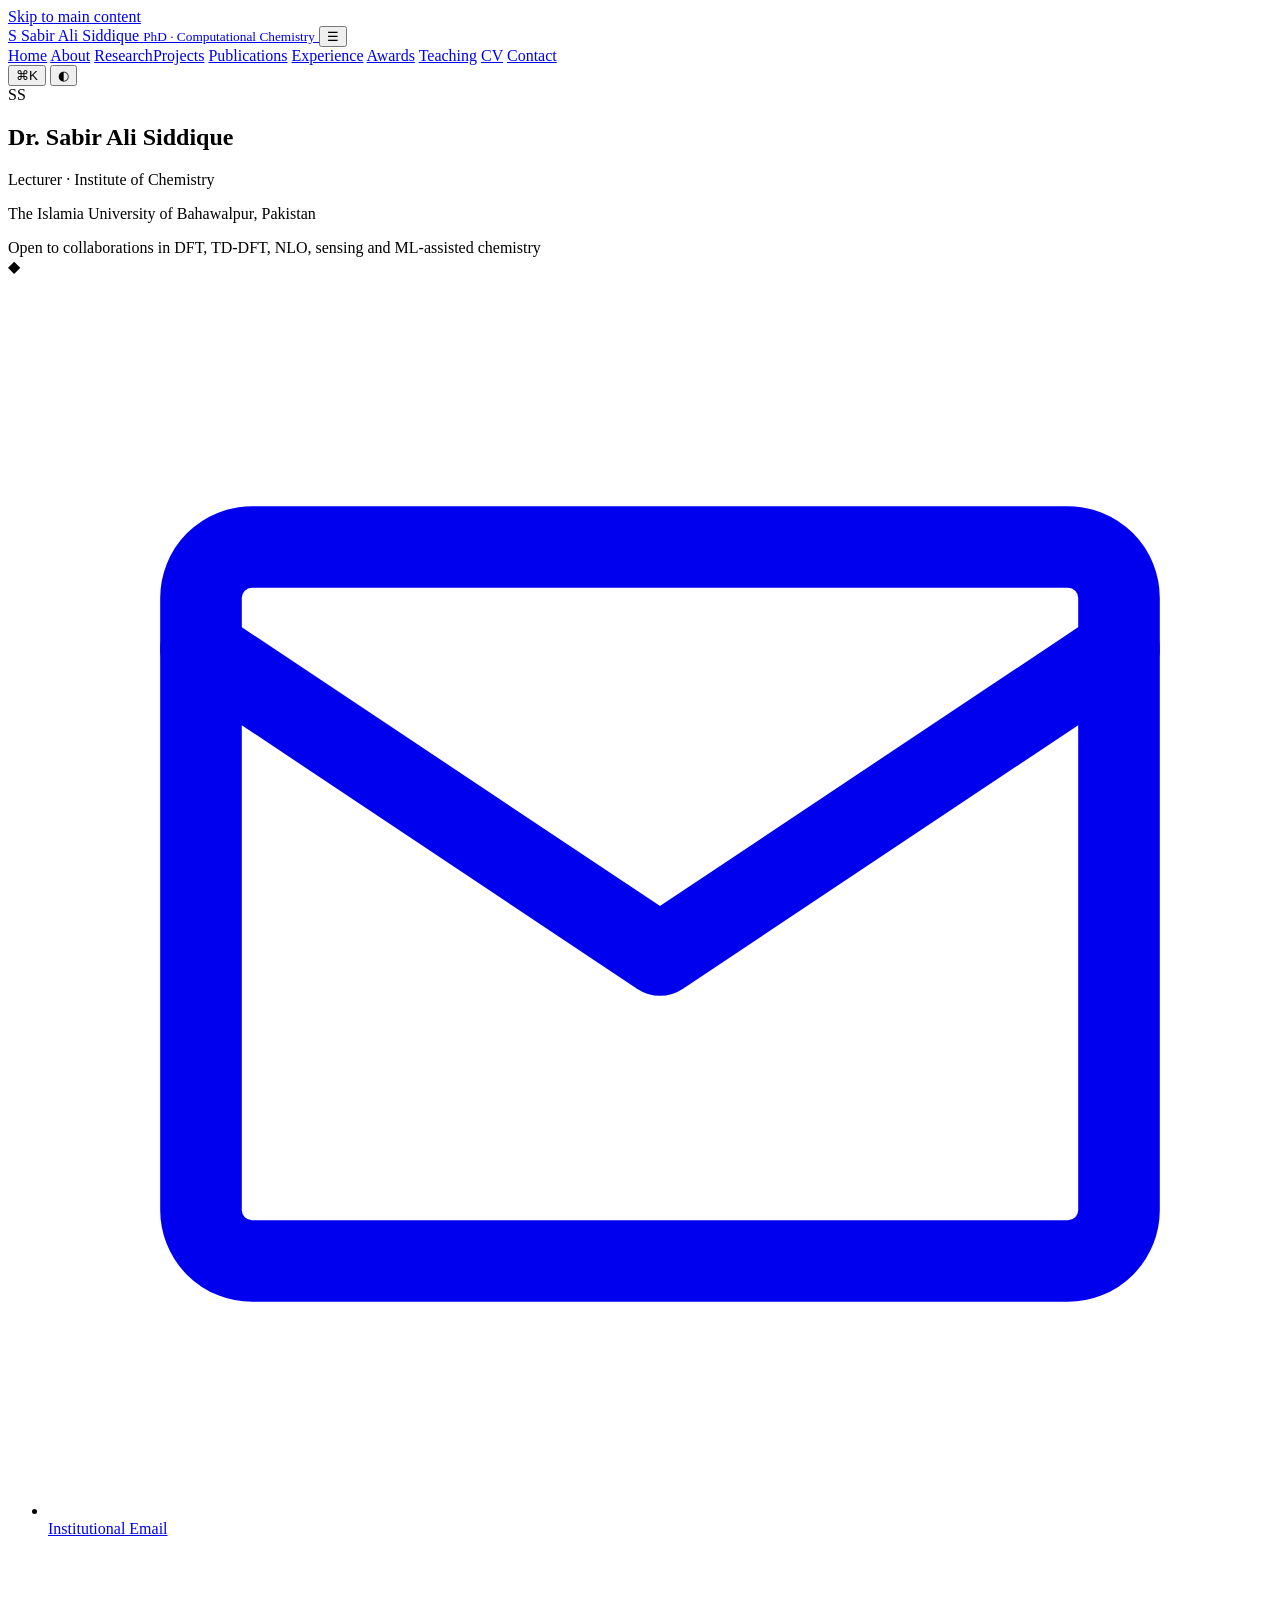
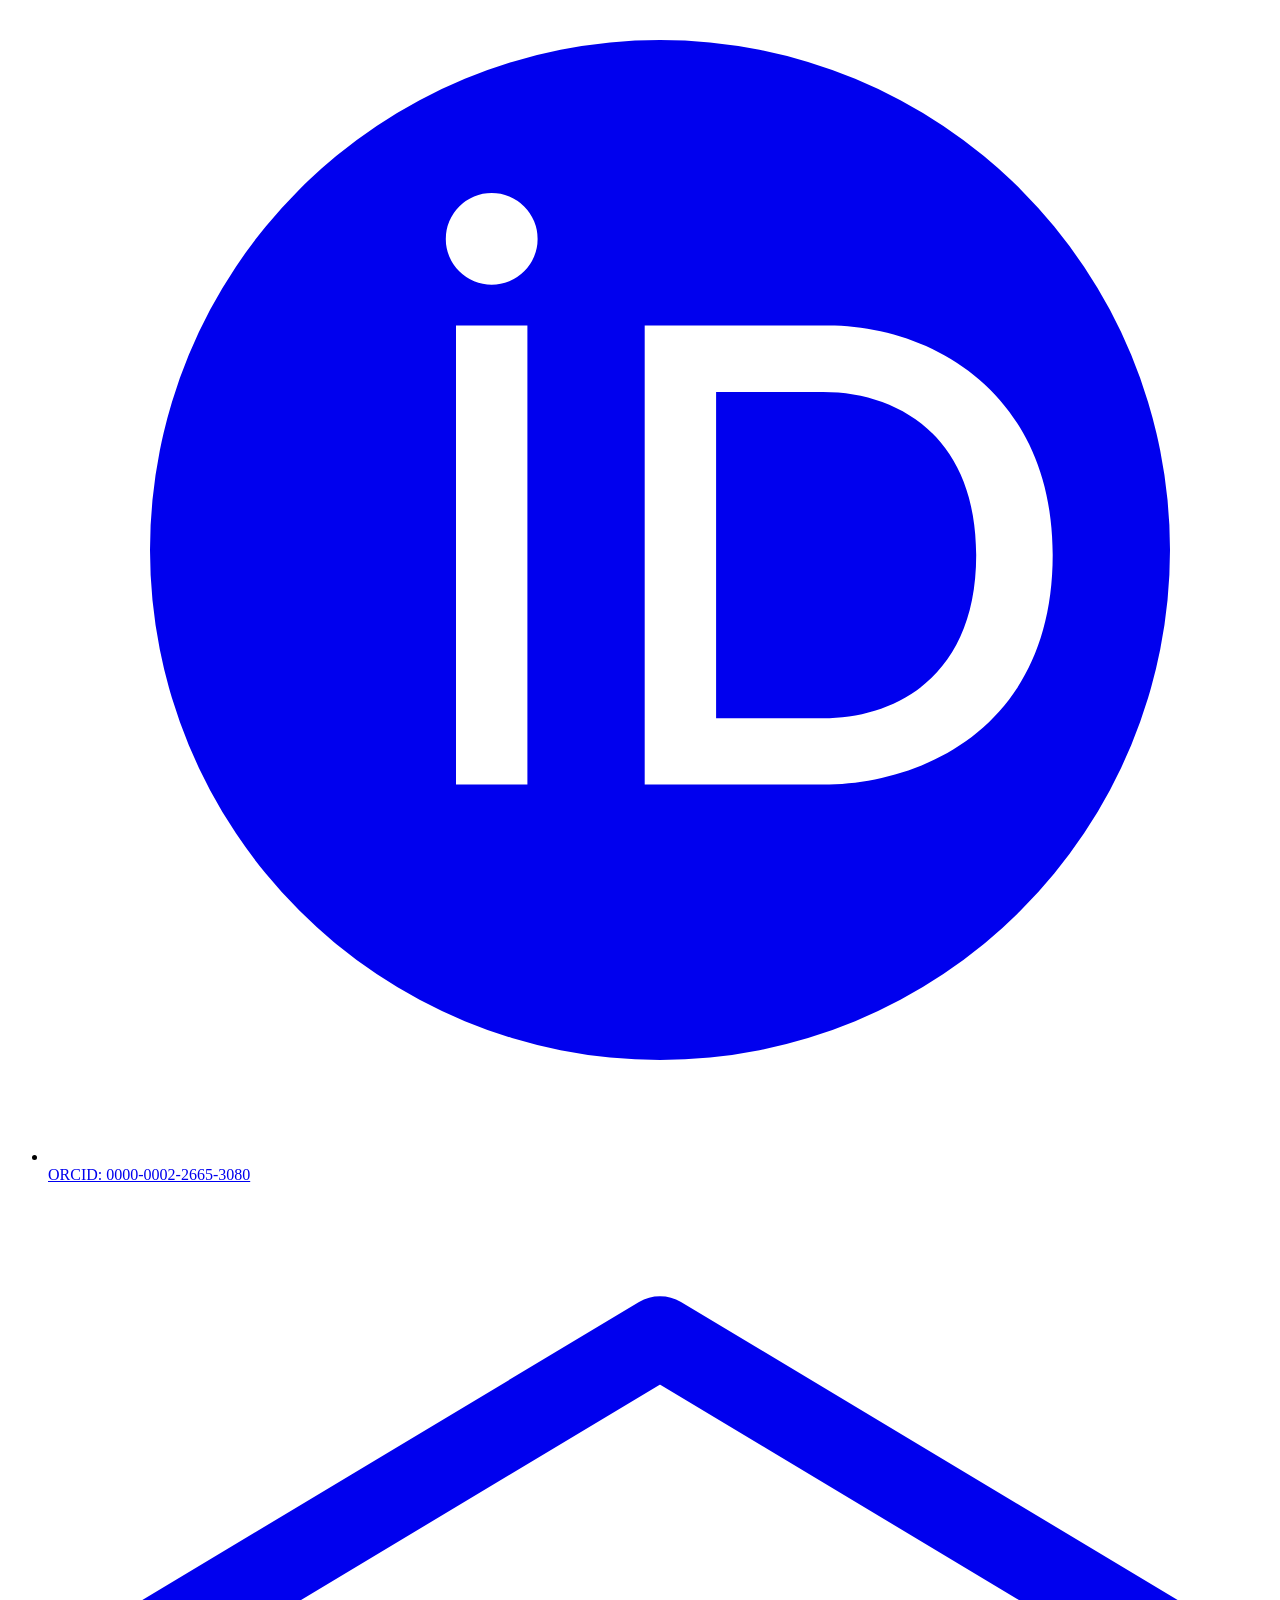
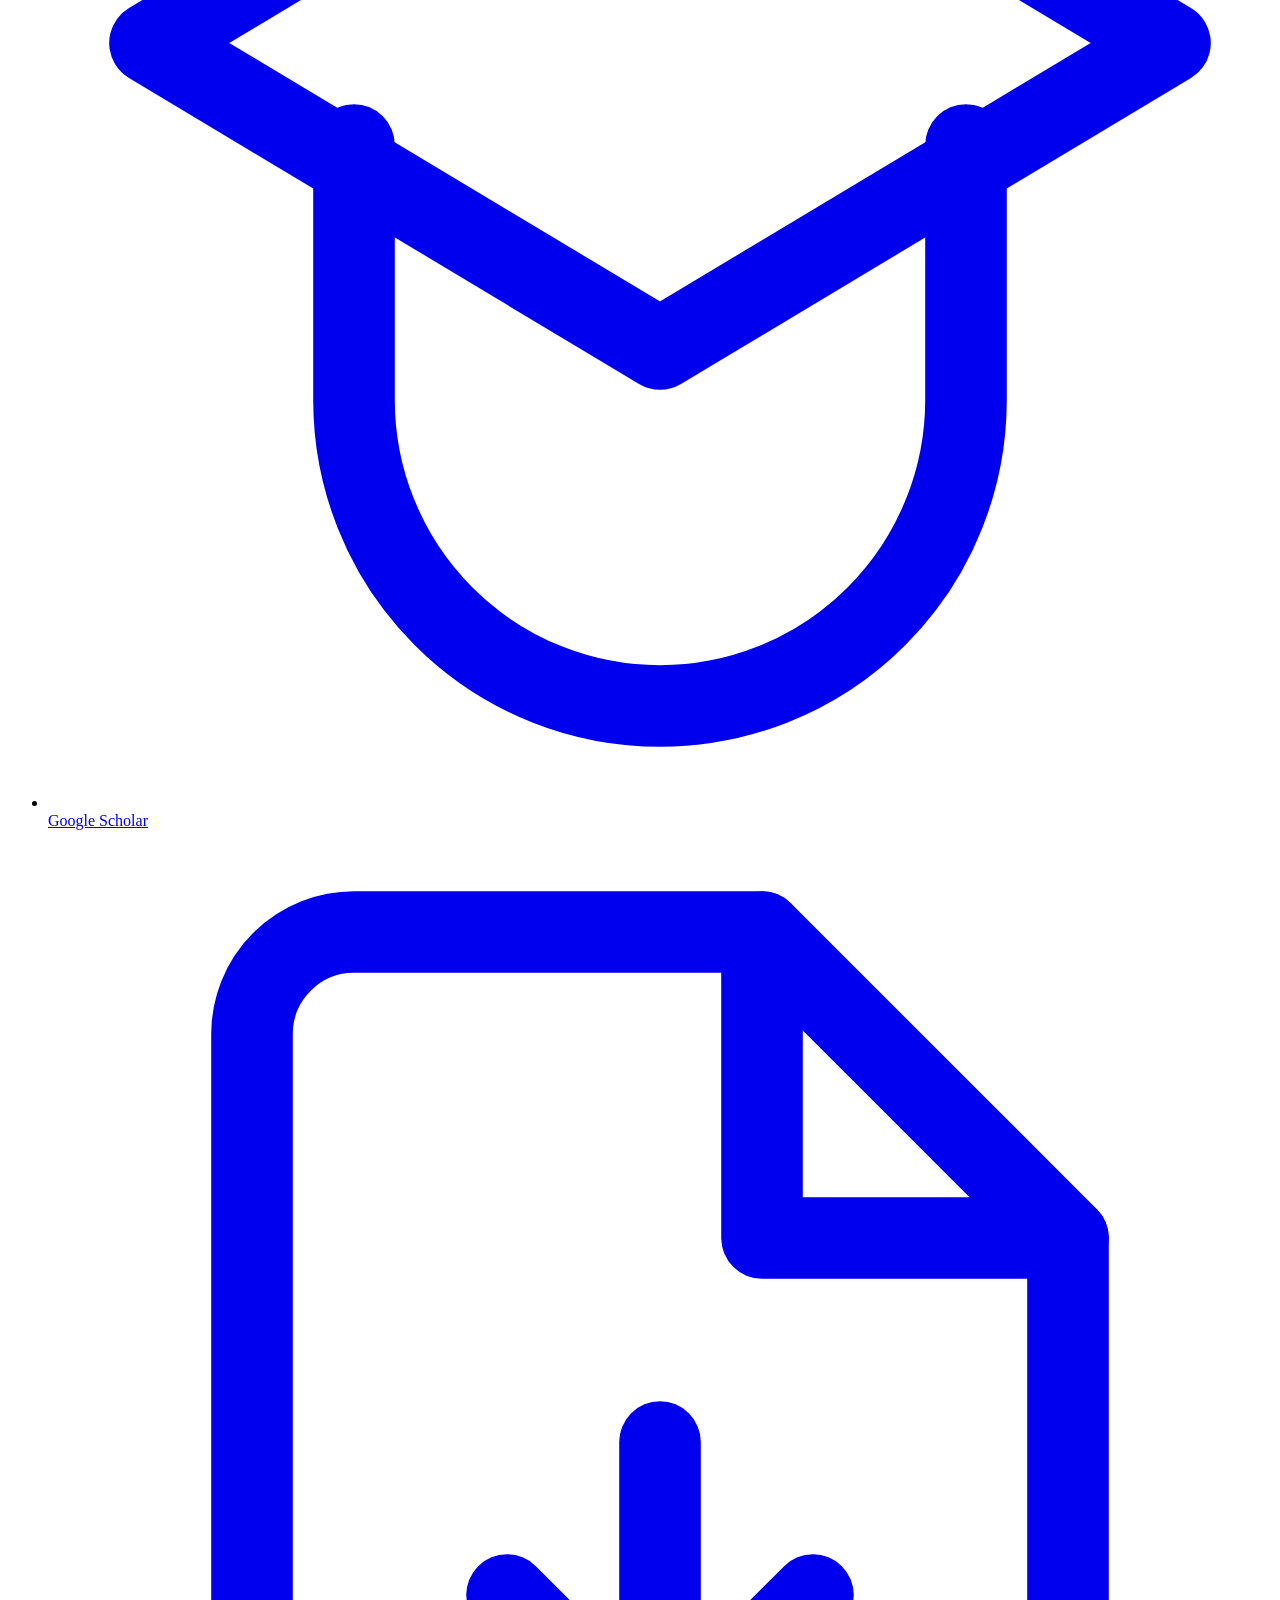
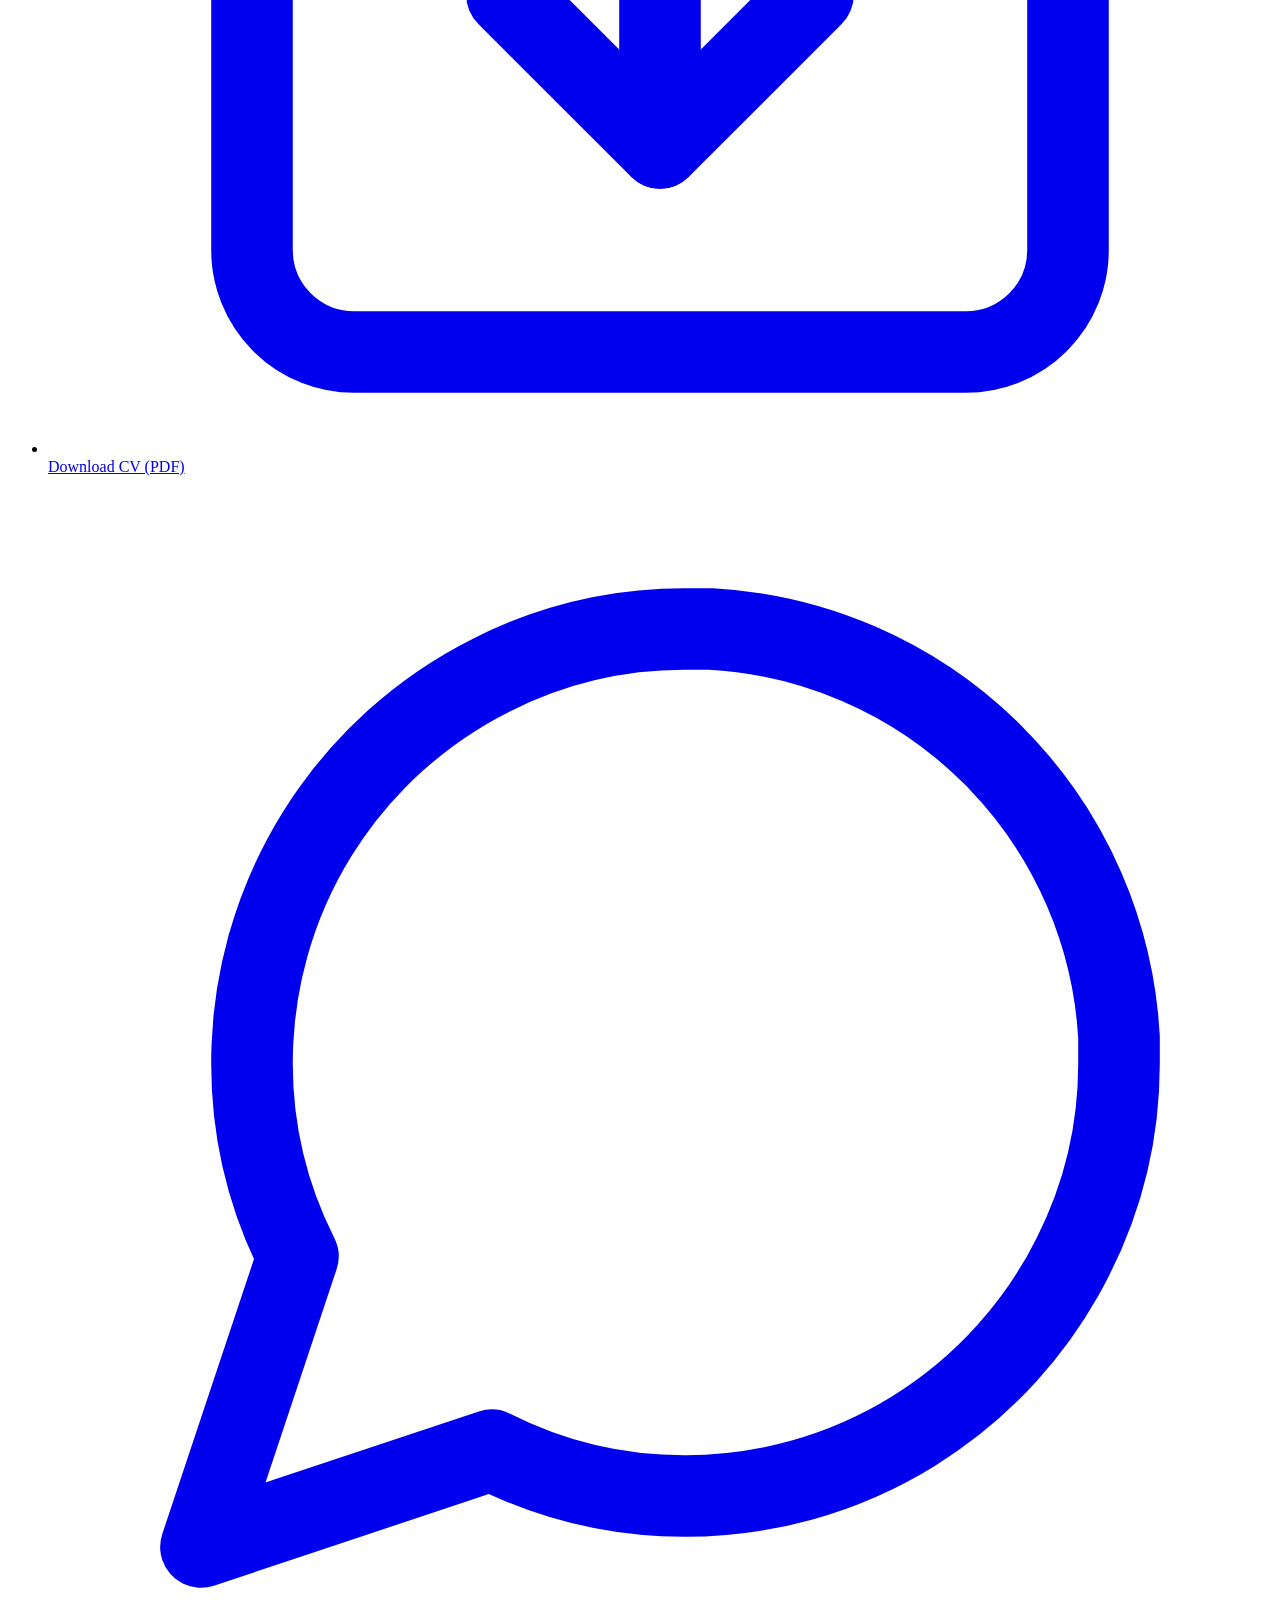
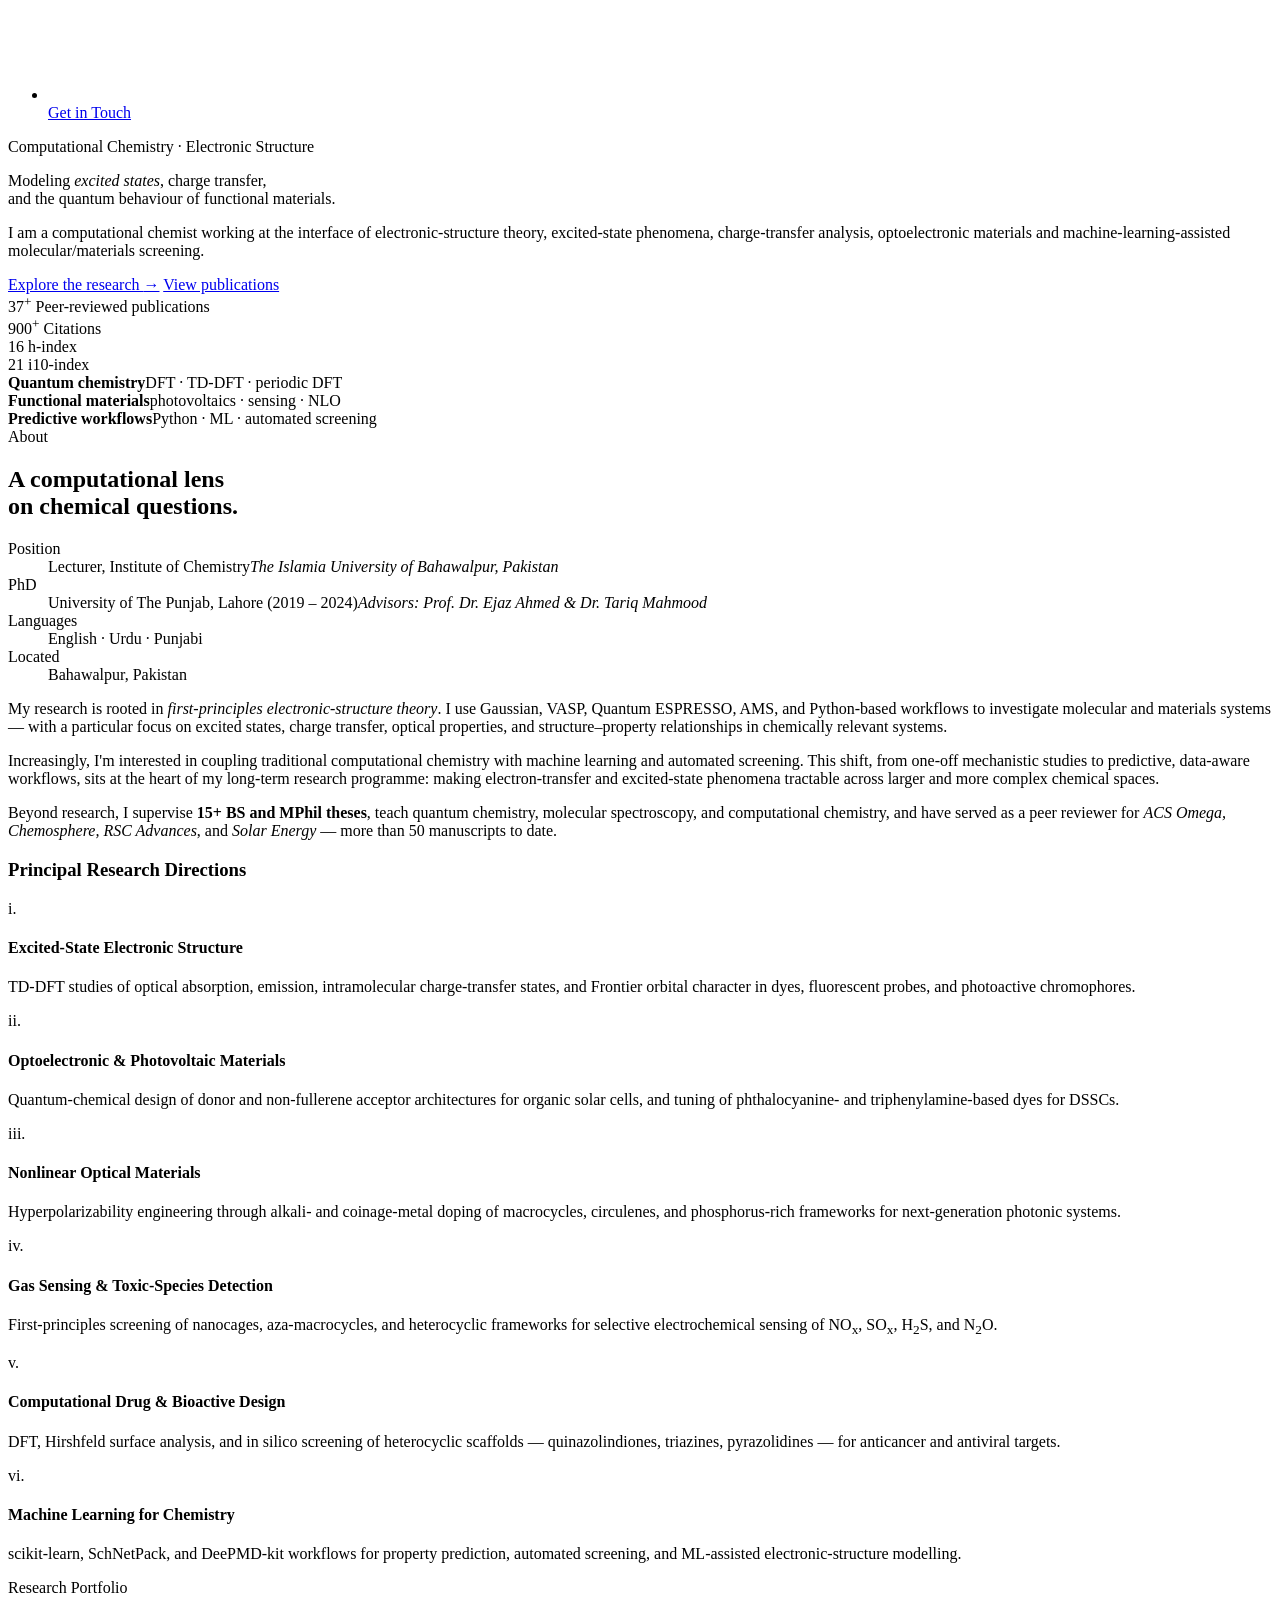
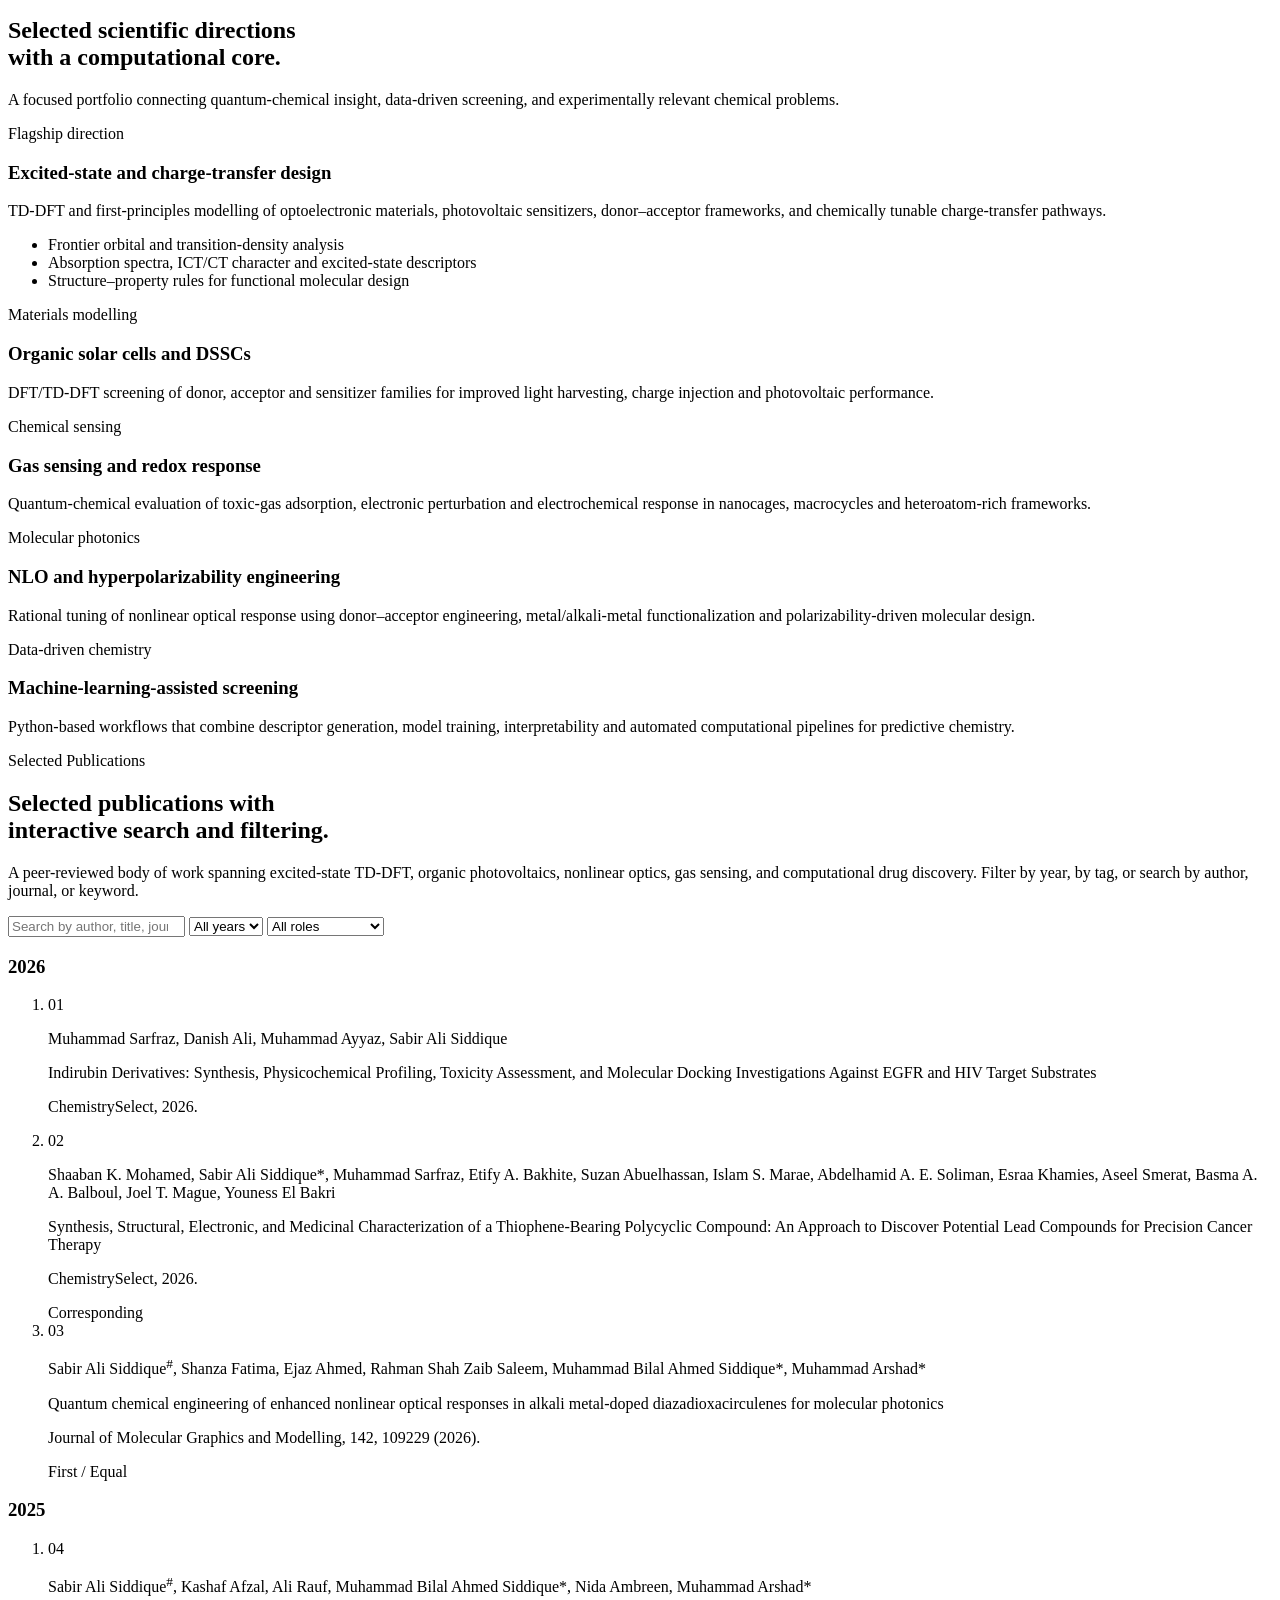
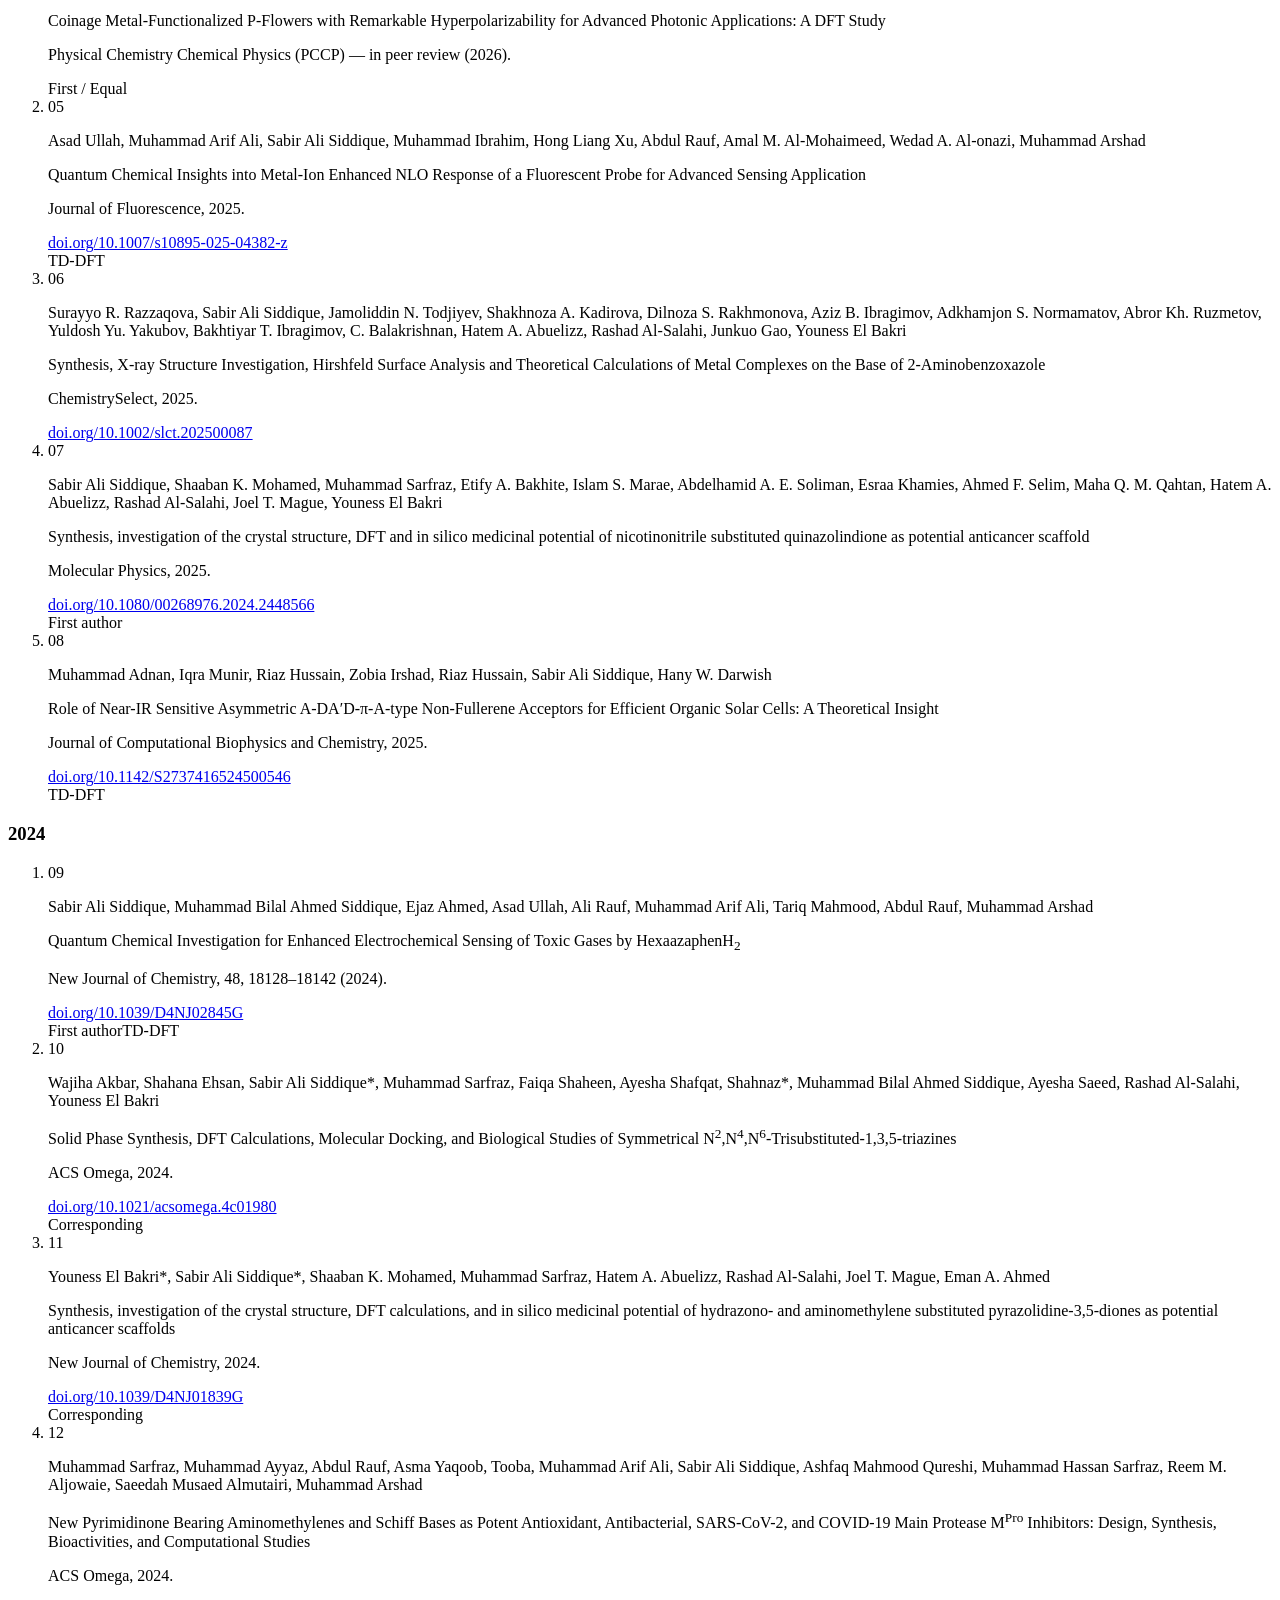
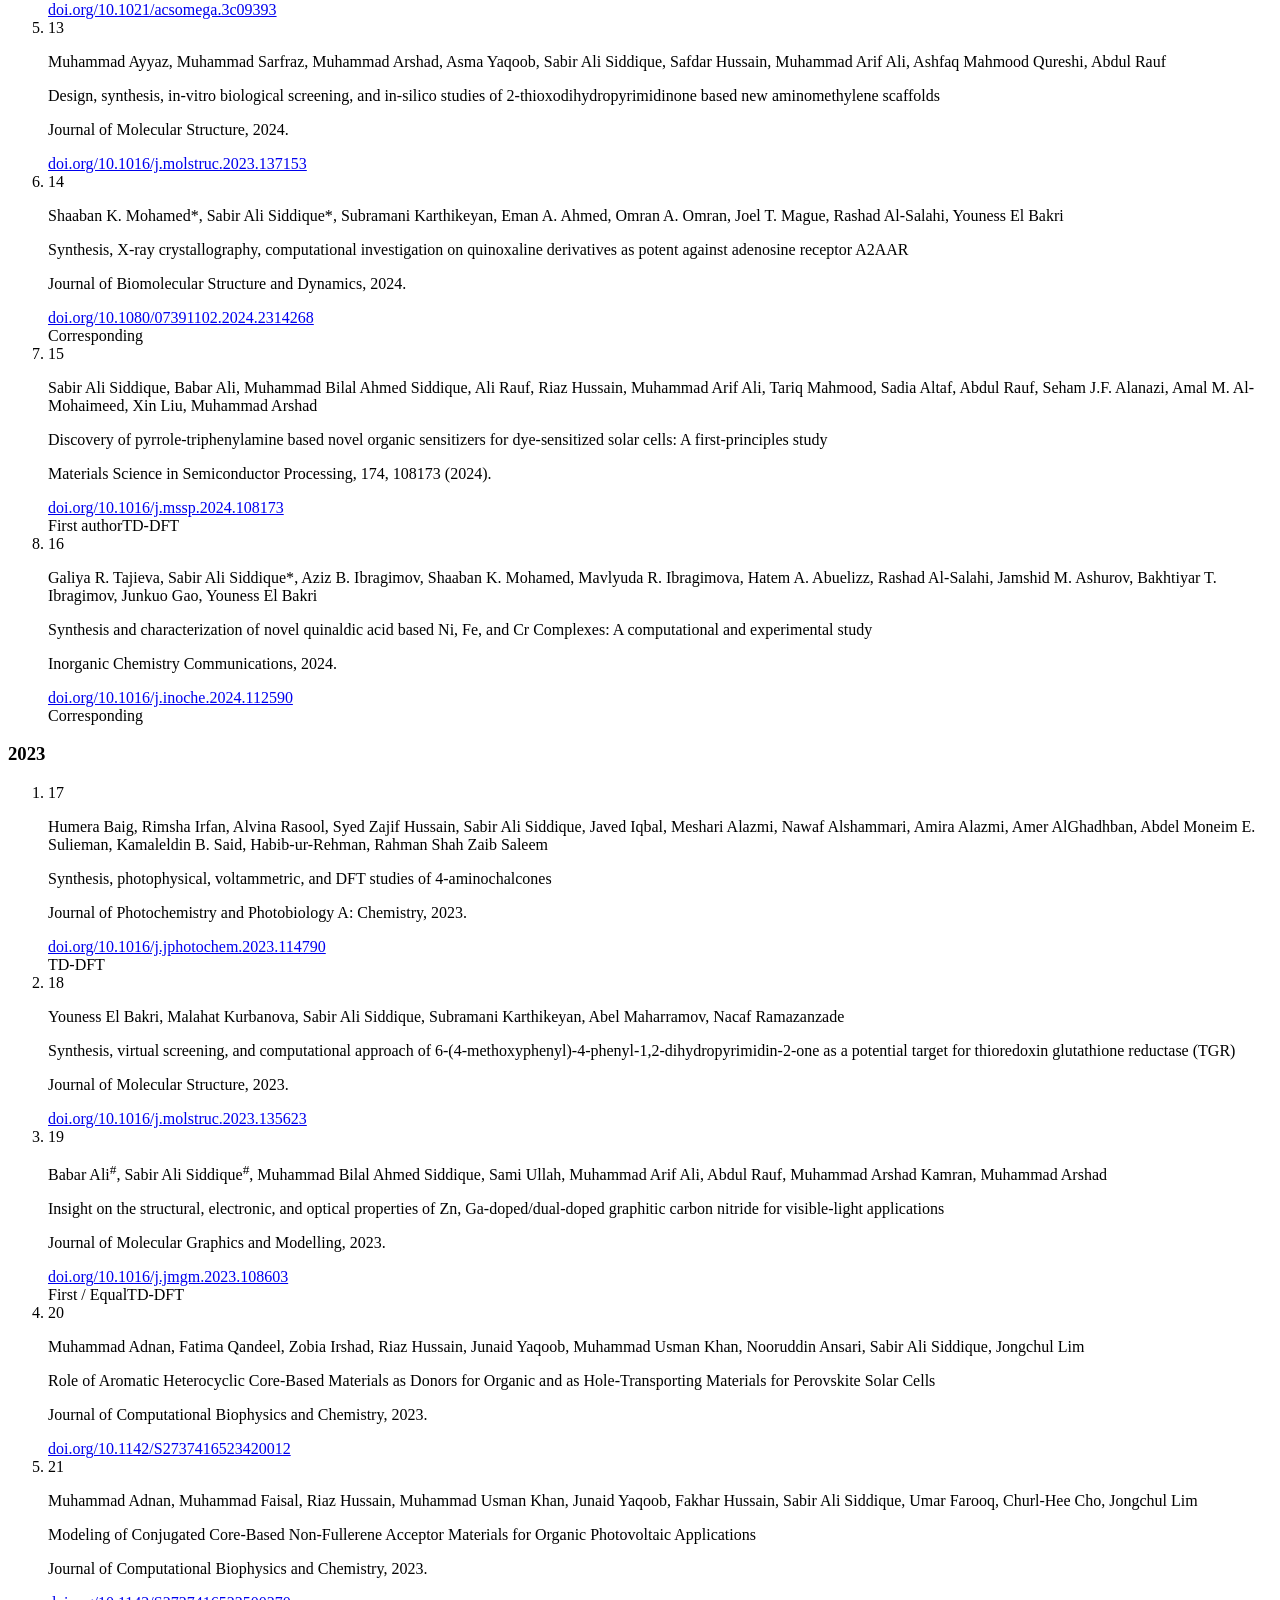
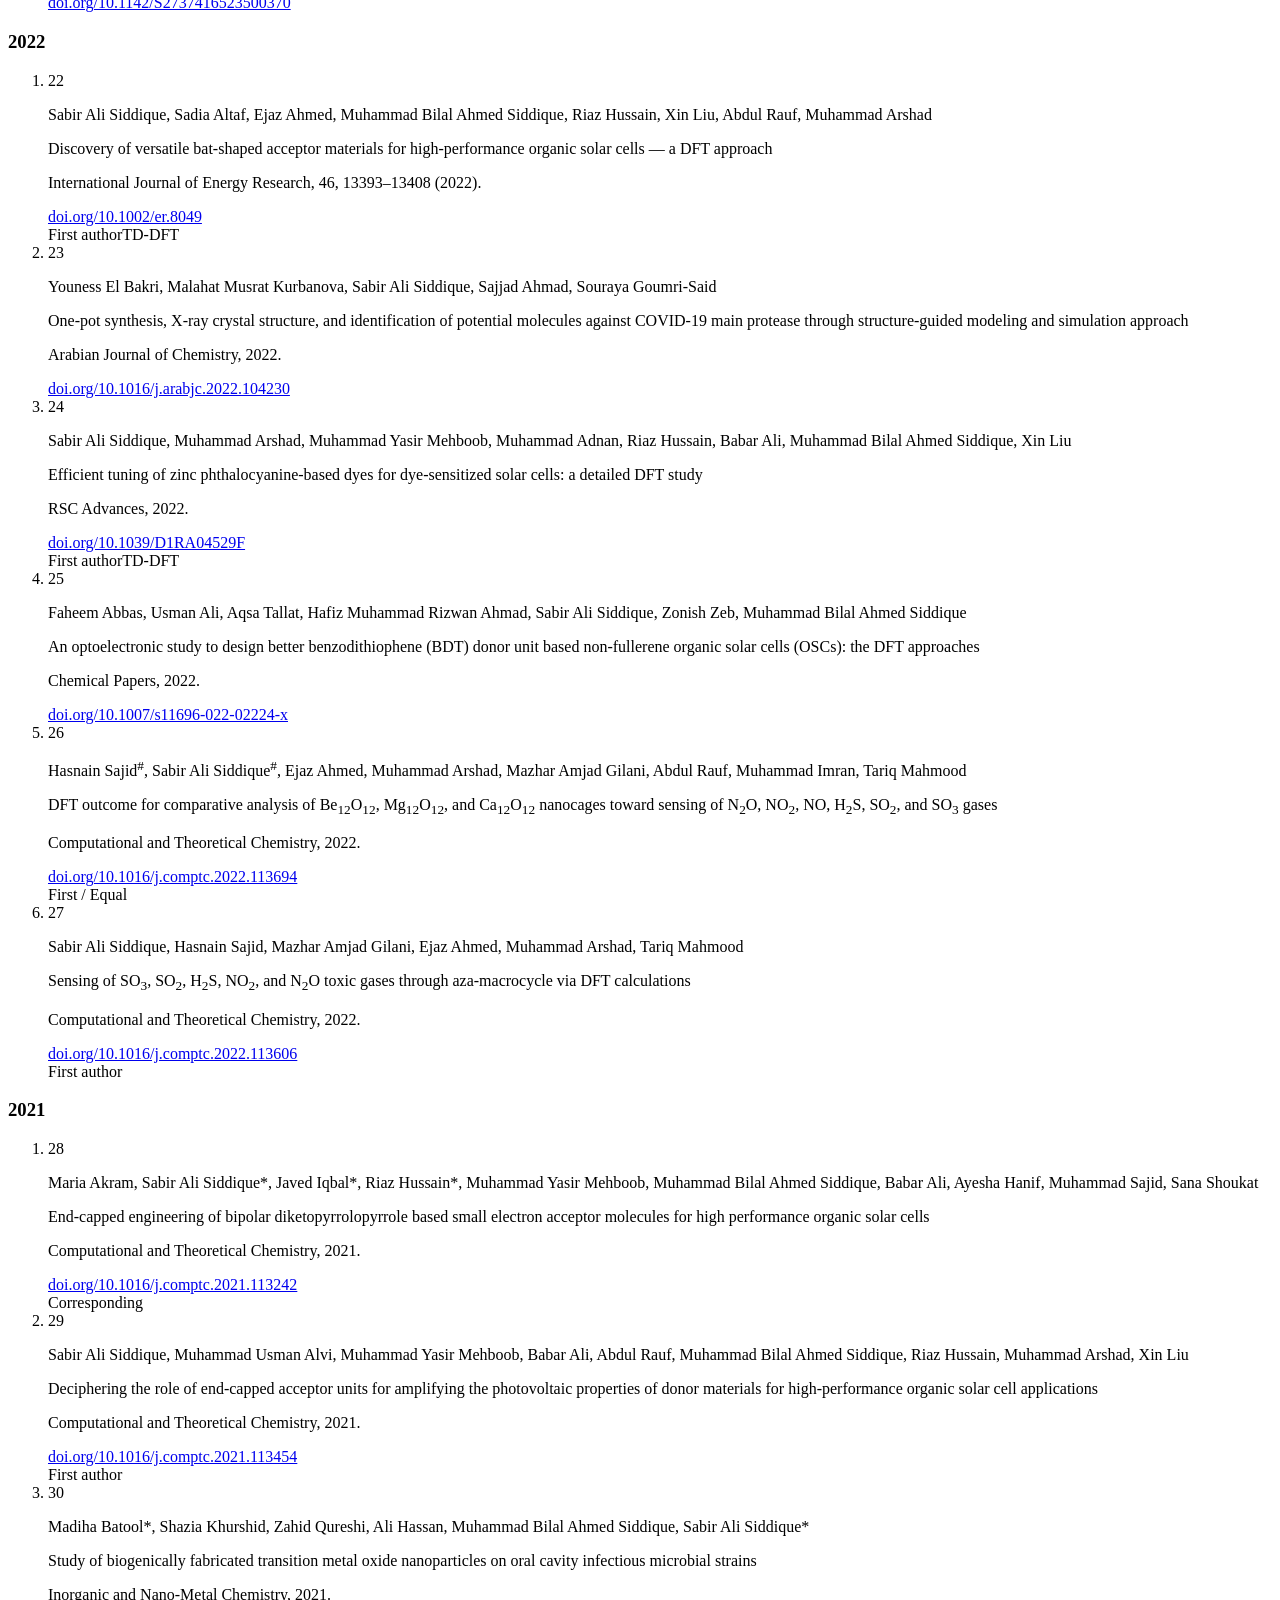
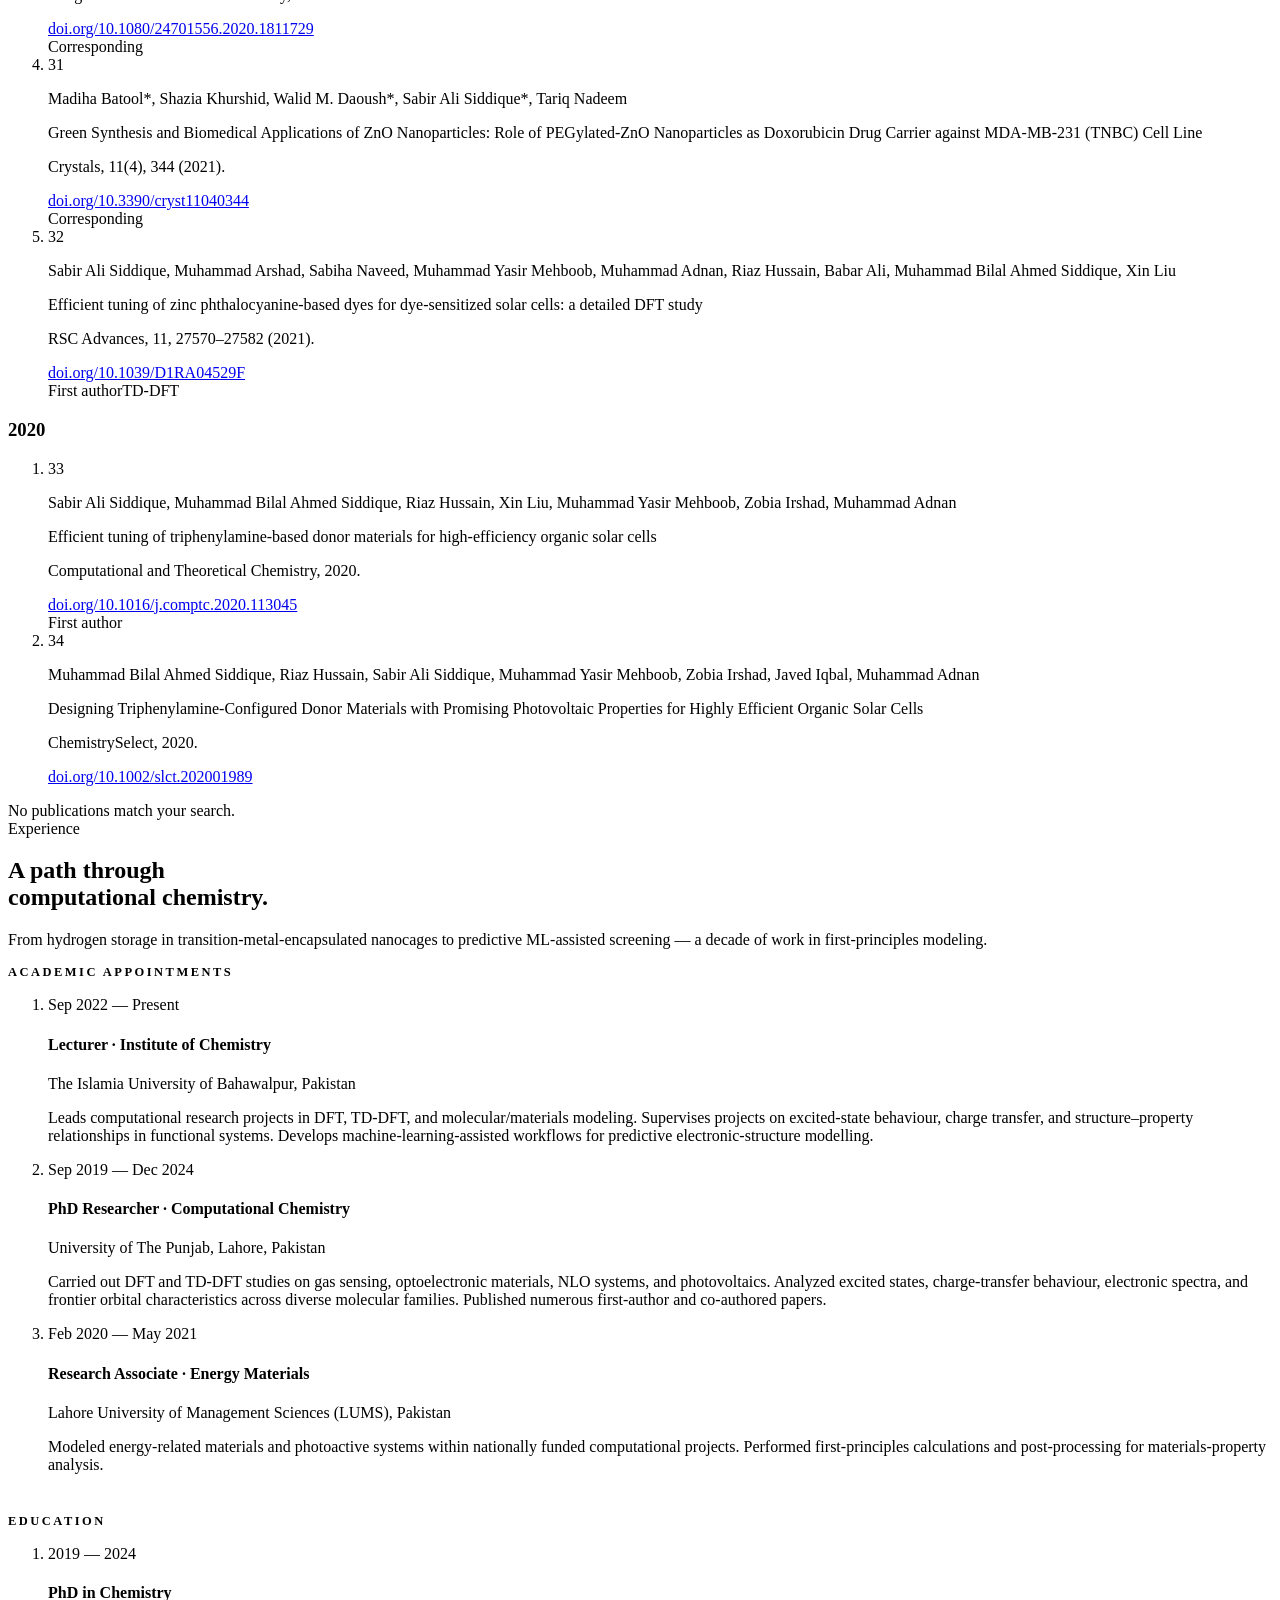
==== index.html @ 3898a14b "Add files via upload" ====
<!DOCTYPE html>

<html lang="en">
<head>
<meta charset="utf-8"/>
<meta content="width=device-width, initial-scale=1" name="viewport"/>
<meta content="#07111f" name="theme-color"/>
<title>Dr. Sabir Ali Siddique | Computational Chemistry, DFT, TD-DFT &amp; Machine Learning</title>
<meta content="Official academic website of Dr. Sabir Ali Siddique — computational chemist working on DFT, TD-DFT, excited states, charge transfer, optoelectronic materials, gas sensing, NLO systems and machine-learning-assisted chemistry." name="description"/>
<meta content="Sabir Ali Siddique" name="author"/>
<meta content="Sabir Ali Siddique, computational chemistry, DFT, TD-DFT, electronic structure, organic solar cells, dye-sensitized, nonlinear optics, NLO, machine learning chemistry, IUB Bahawalpur" name="keywords"/>
<!-- Open Graph -->
<meta content="website" property="og:type"/>
<meta content="Dr. Sabir Ali Siddique — Computational Chemist" property="og:title"/>
<meta content="Computational chemistry, excited-state electronic structure, charge-transfer phenomena, optoelectronic materials, gas sensing, NLO systems and ML-assisted molecular/materials modelling." property="og:description"/>
<!-- Schema.org Person -->
<script type="application/ld+json">
{
  "@context": "https://schema.org",
  "@type": "Person",
  "name": "Sabir Ali Siddique",
  "honorificPrefix": "Dr.",
  "honorificSuffix": "PhD",
  "jobTitle": "Lecturer",
  "affiliation": {
    "@type": "CollegeOrUniversity",
    "name": "The Islamia University of Bahawalpur",
    "department": "Institute of Chemistry"
  },
  "email": "sabir.siddique@iub.edu.pk",
  "url": "https://scholar.google.com/citations?user=drsabirsiddique",
  "sameAs": [
    "https://orcid.org/0000-0002-2665-3080"
  ],
  "knowsAbout": ["Density Functional Theory", "TD-DFT", "Computational Chemistry", "Excited-state electronic structure", "Charge transfer", "Organic solar cells", "Nonlinear optics", "Machine learning for chemistry"]
}
</script>
<link href="assets/css/styles.css" rel="stylesheet"/>
<link href="data:image/svg+xml;utf8,&lt;svg xmlns='http://www.w3.org/2000/svg' viewBox='0 0 64 64'&gt;&lt;rect width='64' height='64' fill='%231d3557'/&gt;&lt;text x='50%25' y='54%25' text-anchor='middle' font-family='Georgia,serif' font-size='32' fill='%23f5efe4' font-weight='500'&gt;S&lt;/text&gt;&lt;/svg&gt;" rel="icon" type="image/svg+xml"/>
<meta content="dark light" name="color-scheme"/><meta content="assets/images/previous-preview.jpg" property="og:image"/></head>
<body><div aria-hidden="true" class="progress-line"><span></span></div>
<a class="skip-link" href="#main">Skip to main content</a>
<!-- ========== HEADER ========== -->
<header class="site-header" id="top">
<div class="container nav-wrap">
<a aria-label="Sabir Ali Siddique — home" class="brand" href="#home">
<span aria-hidden="true" class="brand-mark">S</span>
<span class="brand-text">
        Sabir Ali Siddique
        <small>PhD · Computational Chemistry</small>
</span>
</a>
<button aria-controls="primary-nav" aria-expanded="false" aria-label="Open navigation" class="nav-toggle">☰</button>
<nav aria-label="Primary" class="site-nav" id="primary-nav">
<a href="#home">Home</a>
<a href="#about">About</a>
<a href="#research">Research</a><a href="#projects">Projects</a>
<a href="#publications">Publications</a>
<a href="#experience">Experience</a>
<a href="#awards">Awards</a>
<a href="#teaching">Teaching</a>
<a href="#cv">CV</a>
<a href="#contact">Contact</a>
</nav>
<div aria-label="Website controls" class="nav-actions">
<button aria-label="Open quick navigation" class="icon-button command-open" title="Quick navigation (Ctrl/⌘ + K)" type="button">⌘K</button>
<button aria-label="Toggle light and dark mode" class="icon-button theme-toggle" title="Toggle theme" type="button">◐</button>
</div>
</div>
</header>
<main id="main">
<!-- ========== HERO ========== -->
<section class="section hero" id="home">
<div class="container hero-grid">
<aside aria-label="Profile" class="profile-card reveal">
<div aria-hidden="true" class="profile-avatar">SS</div>
<h2>Dr. Sabir Ali Siddique</h2>
<p class="role">Lecturer · Institute of Chemistry</p>
<p class="affiliation">The Islamia University of Bahawalpur, Pakistan</p><div class="availability"><span></span> Open to collaborations in DFT, TD-DFT, NLO, sensing and ML-assisted chemistry</div>
<div class="divider-orn"><span>◆</span></div>
<ul class="profile-links" role="list">
<li>
<a href="mailto:sabir.siddique@iub.edu.pk">
<svg aria-hidden="true" class="icn" fill="none" stroke="currentColor" stroke-linecap="round" stroke-linejoin="round" stroke-width="1.6" viewbox="0 0 24 24"><rect height="14" rx="1" width="18" x="3" y="5"></rect><path d="m3 7 9 6 9-6"></path></svg>
              Institutional Email
            </a>
</li>
<li>
<a href="https://orcid.org/0000-0002-2665-3080" rel="noopener noreferrer" target="_blank">
<svg aria-hidden="true" class="icn" fill="currentColor" viewbox="0 0 24 24"><path d="M12 2a10 10 0 1 0 0 20 10 10 0 0 0 0-20Zm-4 5.6h1.4v9H8v-9Zm.7-2.6a.9.9 0 1 1 0 1.8.9.9 0 0 1 0-1.8Zm3 2.6h3.6c2 0 4.4 1.3 4.4 4.5 0 3.4-2.6 4.5-4.5 4.5h-3.5v-9Zm1.4 1.3v6.4h2.1c1.4 0 3-.8 3-3.2 0-2.3-1.5-3.2-3-3.2h-2.1Z"></path></svg>
              ORCID: 0000-0002-2665-3080
            </a>
</li>
<li>
<a href="https://scholar.google.com/citations?user=drsabirsiddique" rel="noopener noreferrer" target="_blank">
<svg aria-hidden="true" class="icn" fill="none" stroke="currentColor" stroke-linecap="round" stroke-linejoin="round" stroke-width="1.6" viewbox="0 0 24 24"><path d="M12 3 2 9l10 6 10-6-10-6Z"></path><path d="M6 11v5a6 6 0 0 0 12 0v-5"></path></svg>
              Google Scholar
            </a>
</li>
<li>
<a href="assets/docs/Siddique_Sabir_Ali_CV.pdf" rel="noopener" target="_blank">
<svg aria-hidden="true" class="icn" fill="none" stroke="currentColor" stroke-linecap="round" stroke-linejoin="round" stroke-width="1.6" viewbox="0 0 24 24"><path d="M14 2H6a2 2 0 0 0-2 2v16a2 2 0 0 0 2 2h12a2 2 0 0 0 2-2V8z"></path><path d="M14 2v6h6"></path><path d="M12 18v-6"></path><path d="m9 15 3 3 3-3"></path></svg>
              Download CV (PDF)
            </a>
</li>
<li>
<a href="#contact">
<svg aria-hidden="true" class="icn" fill="none" stroke="currentColor" stroke-linecap="round" stroke-linejoin="round" stroke-width="1.6" viewbox="0 0 24 24"><path d="M21 11.5a8.38 8.38 0 0 1-.9 3.8 8.5 8.5 0 0 1-7.6 4.7 8.38 8.38 0 0 1-3.8-.9L3 21l1.9-5.7a8.38 8.38 0 0 1-.9-3.8 8.5 8.5 0 0 1 4.7-7.6 8.38 8.38 0 0 1 3.8-.9h.5a8.48 8.48 0 0 1 8 8v.5z"></path></svg>
              Get in Touch
            </a>
</li>
</ul>
</aside>
<div class="hero-content reveal">
<span class="section-label">Computational Chemistry · Electronic Structure</span>
<p class="display">
          Modeling <em>excited states</em>, charge transfer,<br/>
          and the quantum behaviour of
          <span class="underline-mark">functional materials</span>.
        </p>
<p class="lead">I am a computational chemist working at the interface of electronic-structure theory, excited-state phenomena, charge-transfer analysis, optoelectronic materials and machine-learning-assisted molecular/materials screening.</p>
<div class="hero-actions">
<a class="button primary" href="#research">Explore the research <span aria-hidden="true" class="arr">→</span></a>
<a class="button outline" href="#publications">View publications</a>
</div>
<div aria-label="Research metrics" class="metric-strip stagger" role="list">
<div class="metric" role="listitem">
<span class="num">37<sup>+</sup></span>
<span class="lbl">Peer-reviewed publications</span>
</div>
<div class="metric" role="listitem">
<span class="num">900<sup>+</sup></span>
<span class="lbl">Citations</span>
</div>
<div class="metric" role="listitem">
<span class="num">16</span>
<span class="lbl">h-index</span>
</div>
<div class="metric" role="listitem">
<span class="num">21</span>
<span class="lbl">i10-index</span>
</div>
</div>
</div>
</div>
</section>
<section aria-label="Research signature" class="signature-band">
<div class="container signature-grid">
<div><strong>Quantum chemistry</strong><span>DFT · TD-DFT · periodic DFT</span></div>
<div><strong>Functional materials</strong><span>photovoltaics · sensing · NLO</span></div>
<div><strong>Predictive workflows</strong><span>Python · ML · automated screening</span></div>
</div>
</section>
<!-- ========== ABOUT ========== -->
<section class="section" id="about">
<div class="container">
<div class="about-grid">
<div class="col-meta reveal">
<span class="section-label">About</span>
<h2>A computational lens<br/>on chemical questions.</h2>
<dl>
<dt>Position</dt>
<dd>Lecturer, Institute of Chemistry<em>The Islamia University of Bahawalpur, Pakistan</em></dd>
<dt>PhD</dt>
<dd>University of The Punjab, Lahore (2019 – 2024)<em>Advisors: Prof. Dr. Ejaz Ahmed &amp; Dr. Tariq Mahmood</em></dd>
<dt>Languages</dt>
<dd>English · Urdu · Punjabi</dd>
<dt>Located</dt>
<dd>Bahawalpur, Pakistan</dd>
</dl>
</div>
<div class="prose reveal">
<p>
            My research is rooted in <em>first-principles electronic-structure theory</em>. I use Gaussian, VASP, Quantum ESPRESSO, AMS, and Python-based workflows to investigate molecular and materials systems — with a particular focus on excited states, charge transfer, optical properties, and structure–property relationships in chemically relevant systems.
          </p>
<p>
            Increasingly, I'm interested in coupling traditional computational chemistry with machine learning and automated screening. This shift, from one-off mechanistic studies to predictive, data-aware workflows, sits at the heart of my long-term research programme: making electron-transfer and excited-state phenomena tractable across larger and more complex chemical spaces.
          </p>
<p>
            Beyond research, I supervise <strong>15+ BS and MPhil theses</strong>, teach quantum chemistry, molecular spectroscopy, and computational chemistry, and have served as a peer reviewer for <em>ACS Omega, Chemosphere, RSC Advances</em>, and <em>Solar Energy</em> — more than 50 manuscripts to date.
          </p>
</div>
</div>
<!-- Research Areas -->
<div class="research-areas reveal" id="research">
<h3>Principal Research Directions</h3>
<div class="area-grid">
<article class="area">
<span class="num">i.</span>
<h4>Excited-State Electronic Structure</h4>
<p>TD-DFT studies of optical absorption, emission, intramolecular charge-transfer states, and Frontier orbital character in dyes, fluorescent probes, and photoactive chromophores.</p>
</article>
<article class="area">
<span class="num">ii.</span>
<h4>Optoelectronic &amp; Photovoltaic Materials</h4>
<p>Quantum-chemical design of donor and non-fullerene acceptor architectures for organic solar cells, and tuning of phthalocyanine- and triphenylamine-based dyes for DSSCs.</p>
</article>
<article class="area">
<span class="num">iii.</span>
<h4>Nonlinear Optical Materials</h4>
<p>Hyperpolarizability engineering through alkali- and coinage-metal doping of macrocycles, circulenes, and phosphorus-rich frameworks for next-generation photonic systems.</p>
</article>
<article class="area">
<span class="num">iv.</span>
<h4>Gas Sensing &amp; Toxic-Species Detection</h4>
<p>First-principles screening of nanocages, aza-macrocycles, and heterocyclic frameworks for selective electrochemical sensing of NO<sub>x</sub>, SO<sub>x</sub>, H<sub>2</sub>S, and N<sub>2</sub>O.</p>
</article>
<article class="area">
<span class="num">v.</span>
<h4>Computational Drug &amp; Bioactive Design</h4>
<p>DFT, Hirshfeld surface analysis, and in silico screening of heterocyclic scaffolds — quinazolindiones, triazines, pyrazolidines — for anticancer and antiviral targets.</p>
</article>
<article class="area">
<span class="num">vi.</span>
<h4>Machine Learning for Chemistry</h4>
<p>scikit-learn, SchNetPack, and DeePMD-kit workflows for property prediction, automated screening, and ML-assisted electronic-structure modelling.</p>
</article>
</div>
</div>
</div>
</section>
<section class="section section-projects" id="projects">
<div class="container">
<div class="section-head reveal">
<span class="section-label">Research Portfolio</span>
<h2>Selected scientific directions<br/>with a computational core.</h2>
<p class="lead">A focused portfolio connecting quantum-chemical insight, data-driven screening, and experimentally relevant chemical problems.</p>
</div>
<div class="project-grid reveal">
<article class="project-card feature">
<div class="project-kicker">Flagship direction</div>
<h3>Excited-state and charge-transfer design</h3>
<p>TD-DFT and first-principles modelling of optoelectronic materials, photovoltaic sensitizers, donor–acceptor frameworks, and chemically tunable charge-transfer pathways.</p>
<ul>
<li>Frontier orbital and transition-density analysis</li>
<li>Absorption spectra, ICT/CT character and excited-state descriptors</li>
<li>Structure–property rules for functional molecular design</li>
</ul>
</article>
<article class="project-card"><div class="project-kicker">Materials modelling</div><h3>Organic solar cells and DSSCs</h3><p>DFT/TD-DFT screening of donor, acceptor and sensitizer families for improved light harvesting, charge injection and photovoltaic performance.</p></article>
<article class="project-card"><div class="project-kicker">Chemical sensing</div><h3>Gas sensing and redox response</h3><p>Quantum-chemical evaluation of toxic-gas adsorption, electronic perturbation and electrochemical response in nanocages, macrocycles and heteroatom-rich frameworks.</p></article>
<article class="project-card"><div class="project-kicker">Molecular photonics</div><h3>NLO and hyperpolarizability engineering</h3><p>Rational tuning of nonlinear optical response using donor–acceptor engineering, metal/alkali-metal functionalization and polarizability-driven molecular design.</p></article>
<article class="project-card"><div class="project-kicker">Data-driven chemistry</div><h3>Machine-learning-assisted screening</h3><p>Python-based workflows that combine descriptor generation, model training, interpretability and automated computational pipelines for predictive chemistry.</p></article>
</div>
</div>
</section>

<!-- ========== PUBLICATIONS ========== -->
<section class="section section-pubs" id="publications">
<div class="container">
<span class="section-label">Selected Publications</span>
<h2>Selected publications with<br/>interactive search and filtering.</h2>
<p class="lead" style="margin-top: 14px;">
        A peer-reviewed body of work spanning excited-state TD-DFT, organic photovoltaics, nonlinear optics, gas sensing, and computational drug discovery. Filter by year, by tag, or search by author, journal, or keyword.
      </p>
<div class="pub-controls reveal">
<input aria-label="Search publications" id="pubSearch" placeholder="Search by author, title, journal, or keyword…" type="search"/>
<select aria-label="Filter by year" id="yearFilter">
<option value="all">All years</option>
<option value="2026">2026</option>
<option value="2025">2025</option>
<option value="2024">2024</option>
<option value="2023">2023</option>
<option value="2022">2022</option>
<option value="2021">2021</option>
<option value="2020">2020</option>
</select>
<select aria-label="Filter by role" id="tagFilter">
<option value="all">All roles</option>
<option value="first">First author</option>
<option value="corr">Corresponding</option>
<option value="td">TD-DFT studies</option>
</select>
</div>
<div aria-live="polite" class="pub-count" id="pubCount"></div>
<!-- ========== 2026 ========== -->
<h3 class="pub-year-heading" data-year="2026">
        2026 <span class="ycount"></span>
</h3>
<ol class="pub-list">
<li class="pub-item" data-tags="" data-year="2026">
<div class="pub-num">01</div>
<div class="pub-body">
<p class="pub-authors">Muhammad Sarfraz, Danish Ali, Muhammad Ayyaz, <span class="self">Sabir Ali Siddique</span></p>
<p class="pub-title">Indirubin Derivatives: Synthesis, Physicochemical Profiling, Toxicity Assessment, and Molecular Docking Investigations Against EGFR and HIV Target Substrates</p>
<p class="pub-venue"><span class="journal">ChemistrySelect</span>, 2026.</p>
</div>
</li>
<li class="pub-item" data-tags="corr" data-year="2026">
<div class="pub-num">02</div>
<div class="pub-body">
<p class="pub-authors">Shaaban K. Mohamed, <span class="self">Sabir Ali Siddique*</span>, Muhammad Sarfraz, Etify A. Bakhite, Suzan Abuelhassan, Islam S. Marae, Abdelhamid A. E. Soliman, Esraa Khamies, Aseel Smerat, Basma A. A. Balboul, Joel T. Mague, Youness El Bakri</p>
<p class="pub-title">Synthesis, Structural, Electronic, and Medicinal Characterization of a Thiophene-Bearing Polycyclic Compound: An Approach to Discover Potential Lead Compounds for Precision Cancer Therapy</p>
<p class="pub-venue"><span class="journal">ChemistrySelect</span>, 2026.</p>
<div class="pub-tags"><span class="pub-tag corr">Corresponding</span></div>
</div>
</li>
<li class="pub-item" data-tags="first" data-year="2026">
<div class="pub-num">03</div>
<div class="pub-body">
<p class="pub-authors"><span class="self">Sabir Ali Siddique</span><sup>#</sup>, Shanza Fatima, Ejaz Ahmed, Rahman Shah Zaib Saleem, Muhammad Bilal Ahmed Siddique*, Muhammad Arshad*</p>
<p class="pub-title">Quantum chemical engineering of enhanced nonlinear optical responses in alkali metal-doped diazadioxacirculenes for molecular photonics</p>
<p class="pub-venue"><span class="journal">Journal of Molecular Graphics and Modelling</span>, 142, 109229 (2026).</p>
<div class="pub-tags"><span class="pub-tag first">First / Equal</span></div>
</div>
</li>
</ol>
<!-- ========== 2025 ========== -->
<h3 class="pub-year-heading" data-year="2025">
        2025 <span class="ycount"></span>
</h3>
<ol class="pub-list">
<li class="pub-item" data-tags="first" data-year="2025">
<div class="pub-num">04</div>
<div class="pub-body">
<p class="pub-authors"><span class="self">Sabir Ali Siddique</span><sup>#</sup>, Kashaf Afzal, Ali Rauf, Muhammad Bilal Ahmed Siddique*, Nida Ambreen, Muhammad Arshad*</p>
<p class="pub-title">Coinage Metal-Functionalized P-Flowers with Remarkable Hyperpolarizability for Advanced Photonic Applications: A DFT Study</p>
<p class="pub-venue"><span class="journal">Physical Chemistry Chemical Physics (PCCP)</span> — in peer review (2026).</p>
<div class="pub-tags"><span class="pub-tag first">First / Equal</span></div>
</div>
</li>
<li class="pub-item" data-tags="td" data-year="2025">
<div class="pub-num">05</div>
<div class="pub-body">
<p class="pub-authors">Asad Ullah, Muhammad Arif Ali, <span class="self">Sabir Ali Siddique</span>, Muhammad Ibrahim, Hong Liang Xu, Abdul Rauf, Amal M. Al-Mohaimeed, Wedad A. Al-onazi, Muhammad Arshad</p>
<p class="pub-title">Quantum Chemical Insights into Metal-Ion Enhanced NLO Response of a Fluorescent Probe for Advanced Sensing Application</p>
<p class="pub-venue"><span class="journal">Journal of Fluorescence</span>, 2025.</p>
<a class="pub-doi" href="https://doi.org/10.1007/s10895-025-04382-z" rel="noopener" target="_blank">doi.org/10.1007/s10895-025-04382-z</a>
<div class="pub-tags"><span class="pub-tag td">TD-DFT</span></div>
</div>
</li>
<li class="pub-item" data-tags="" data-year="2025">
<div class="pub-num">06</div>
<div class="pub-body">
<p class="pub-authors">Surayyo R. Razzaqova, <span class="self">Sabir Ali Siddique</span>, Jamoliddin N. Todjiyev, Shakhnoza A. Kadirova, Dilnoza S. Rakhmonova, Aziz B. Ibragimov, Adkhamjon S. Normamatov, Abror Kh. Ruzmetov, Yuldosh Yu. Yakubov, Bakhtiyar T. Ibragimov, C. Balakrishnan, Hatem A. Abuelizz, Rashad Al-Salahi, Junkuo Gao, Youness El Bakri</p>
<p class="pub-title">Synthesis, X-ray Structure Investigation, Hirshfeld Surface Analysis and Theoretical Calculations of Metal Complexes on the Base of 2-Aminobenzoxazole</p>
<p class="pub-venue"><span class="journal">ChemistrySelect</span>, 2025.</p>
<a class="pub-doi" href="https://doi.org/10.1002/slct.202500087" rel="noopener" target="_blank">doi.org/10.1002/slct.202500087</a>
</div>
</li>
<li class="pub-item" data-tags="first" data-year="2025">
<div class="pub-num">07</div>
<div class="pub-body">
<p class="pub-authors"><span class="self">Sabir Ali Siddique</span>, Shaaban K. Mohamed, Muhammad Sarfraz, Etify A. Bakhite, Islam S. Marae, Abdelhamid A. E. Soliman, Esraa Khamies, Ahmed F. Selim, Maha Q. M. Qahtan, Hatem A. Abuelizz, Rashad Al-Salahi, Joel T. Mague, Youness El Bakri</p>
<p class="pub-title">Synthesis, investigation of the crystal structure, DFT and in silico medicinal potential of nicotinonitrile substituted quinazolindione as potential anticancer scaffold</p>
<p class="pub-venue"><span class="journal">Molecular Physics</span>, 2025.</p>
<a class="pub-doi" href="https://doi.org/10.1080/00268976.2024.2448566" rel="noopener" target="_blank">doi.org/10.1080/00268976.2024.2448566</a>
<div class="pub-tags"><span class="pub-tag first">First author</span></div>
</div>
</li>
<li class="pub-item" data-tags="td" data-year="2025">
<div class="pub-num">08</div>
<div class="pub-body">
<p class="pub-authors">Muhammad Adnan, Iqra Munir, Riaz Hussain, Zobia Irshad, Riaz Hussain, <span class="self">Sabir Ali Siddique</span>, Hany W. Darwish</p>
<p class="pub-title">Role of Near-IR Sensitive Asymmetric A-DA′D-π-A-type Non-Fullerene Acceptors for Efficient Organic Solar Cells: A Theoretical Insight</p>
<p class="pub-venue"><span class="journal">Journal of Computational Biophysics and Chemistry</span>, 2025.</p>
<a class="pub-doi" href="https://doi.org/10.1142/S2737416524500546" rel="noopener" target="_blank">doi.org/10.1142/S2737416524500546</a>
<div class="pub-tags"><span class="pub-tag td">TD-DFT</span></div>
</div>
</li>
</ol>
<!-- ========== 2024 ========== -->
<h3 class="pub-year-heading" data-year="2024">
        2024 <span class="ycount"></span>
</h3>
<ol class="pub-list">
<li class="pub-item" data-tags="first td" data-year="2024">
<div class="pub-num">09</div>
<div class="pub-body">
<p class="pub-authors"><span class="self">Sabir Ali Siddique</span>, Muhammad Bilal Ahmed Siddique, Ejaz Ahmed, Asad Ullah, Ali Rauf, Muhammad Arif Ali, Tariq Mahmood, Abdul Rauf, Muhammad Arshad</p>
<p class="pub-title">Quantum Chemical Investigation for Enhanced Electrochemical Sensing of Toxic Gases by HexaazaphenH<sub>2</sub></p>
<p class="pub-venue"><span class="journal">New Journal of Chemistry</span>, 48, 18128–18142 (2024).</p>
<a class="pub-doi" href="https://doi.org/10.1039/D4NJ02845G" rel="noopener" target="_blank">doi.org/10.1039/D4NJ02845G</a>
<div class="pub-tags"><span class="pub-tag first">First author</span><span class="pub-tag td">TD-DFT</span></div>
</div>
</li>
<li class="pub-item" data-tags="corr" data-year="2024">
<div class="pub-num">10</div>
<div class="pub-body">
<p class="pub-authors">Wajiha Akbar, Shahana Ehsan, <span class="self">Sabir Ali Siddique*</span>, Muhammad Sarfraz, Faiqa Shaheen, Ayesha Shafqat, Shahnaz*, Muhammad Bilal Ahmed Siddique, Ayesha Saeed, Rashad Al-Salahi, Youness El Bakri</p>
<p class="pub-title">Solid Phase Synthesis, DFT Calculations, Molecular Docking, and Biological Studies of Symmetrical N<sup>2</sup>,N<sup>4</sup>,N<sup>6</sup>-Trisubstituted-1,3,5-triazines</p>
<p class="pub-venue"><span class="journal">ACS Omega</span>, 2024.</p>
<a class="pub-doi" href="https://doi.org/10.1021/acsomega.4c01980" rel="noopener" target="_blank">doi.org/10.1021/acsomega.4c01980</a>
<div class="pub-tags"><span class="pub-tag corr">Corresponding</span></div>
</div>
</li>
<li class="pub-item" data-tags="corr" data-year="2024">
<div class="pub-num">11</div>
<div class="pub-body">
<p class="pub-authors">Youness El Bakri*, <span class="self">Sabir Ali Siddique*</span>, Shaaban K. Mohamed, Muhammad Sarfraz, Hatem A. Abuelizz, Rashad Al-Salahi, Joel T. Mague, Eman A. Ahmed</p>
<p class="pub-title">Synthesis, investigation of the crystal structure, DFT calculations, and in silico medicinal potential of hydrazono- and aminomethylene substituted pyrazolidine-3,5-diones as potential anticancer scaffolds</p>
<p class="pub-venue"><span class="journal">New Journal of Chemistry</span>, 2024.</p>
<a class="pub-doi" href="https://doi.org/10.1039/D4NJ01839G" rel="noopener" target="_blank">doi.org/10.1039/D4NJ01839G</a>
<div class="pub-tags"><span class="pub-tag corr">Corresponding</span></div>
</div>
</li>
<li class="pub-item" data-tags="" data-year="2024">
<div class="pub-num">12</div>
<div class="pub-body">
<p class="pub-authors">Muhammad Sarfraz, Muhammad Ayyaz, Abdul Rauf, Asma Yaqoob, Tooba, Muhammad Arif Ali, <span class="self">Sabir Ali Siddique</span>, Ashfaq Mahmood Qureshi, Muhammad Hassan Sarfraz, Reem M. Aljowaie, Saeedah Musaed Almutairi, Muhammad Arshad</p>
<p class="pub-title">New Pyrimidinone Bearing Aminomethylenes and Schiff Bases as Potent Antioxidant, Antibacterial, SARS-CoV-2, and COVID-19 Main Protease M<sup>Pro</sup> Inhibitors: Design, Synthesis, Bioactivities, and Computational Studies</p>
<p class="pub-venue"><span class="journal">ACS Omega</span>, 2024.</p>
<a class="pub-doi" href="https://doi.org/10.1021/acsomega.3c09393" rel="noopener" target="_blank">doi.org/10.1021/acsomega.3c09393</a>
</div>
</li>
<li class="pub-item" data-tags="" data-year="2024">
<div class="pub-num">13</div>
<div class="pub-body">
<p class="pub-authors">Muhammad Ayyaz, Muhammad Sarfraz, Muhammad Arshad, Asma Yaqoob, <span class="self">Sabir Ali Siddique</span>, Safdar Hussain, Muhammad Arif Ali, Ashfaq Mahmood Qureshi, Abdul Rauf</p>
<p class="pub-title">Design, synthesis, in-vitro biological screening, and in-silico studies of 2-thioxodihydropyrimidinone based new aminomethylene scaffolds</p>
<p class="pub-venue"><span class="journal">Journal of Molecular Structure</span>, 2024.</p>
<a class="pub-doi" href="https://doi.org/10.1016/j.molstruc.2023.137153" rel="noopener" target="_blank">doi.org/10.1016/j.molstruc.2023.137153</a>
</div>
</li>
<li class="pub-item" data-tags="corr" data-year="2024">
<div class="pub-num">14</div>
<div class="pub-body">
<p class="pub-authors">Shaaban K. Mohamed*, <span class="self">Sabir Ali Siddique*</span>, Subramani Karthikeyan, Eman A. Ahmed, Omran A. Omran, Joel T. Mague, Rashad Al-Salahi, Youness El Bakri</p>
<p class="pub-title">Synthesis, X-ray crystallography, computational investigation on quinoxaline derivatives as potent against adenosine receptor A2AAR</p>
<p class="pub-venue"><span class="journal">Journal of Biomolecular Structure and Dynamics</span>, 2024.</p>
<a class="pub-doi" href="https://doi.org/10.1080/07391102.2024.2314268" rel="noopener" target="_blank">doi.org/10.1080/07391102.2024.2314268</a>
<div class="pub-tags"><span class="pub-tag corr">Corresponding</span></div>
</div>
</li>
<li class="pub-item" data-tags="first td" data-year="2024">
<div class="pub-num">15</div>
<div class="pub-body">
<p class="pub-authors"><span class="self">Sabir Ali Siddique</span>, Babar Ali, Muhammad Bilal Ahmed Siddique, Ali Rauf, Riaz Hussain, Muhammad Arif Ali, Tariq Mahmood, Sadia Altaf, Abdul Rauf, Seham J.F. Alanazi, Amal M. Al-Mohaimeed, Xin Liu, Muhammad Arshad</p>
<p class="pub-title">Discovery of pyrrole-triphenylamine based novel organic sensitizers for dye-sensitized solar cells: A first-principles study</p>
<p class="pub-venue"><span class="journal">Materials Science in Semiconductor Processing</span>, 174, 108173 (2024).</p>
<a class="pub-doi" href="https://doi.org/10.1016/j.mssp.2024.108173" rel="noopener" target="_blank">doi.org/10.1016/j.mssp.2024.108173</a>
<div class="pub-tags"><span class="pub-tag first">First author</span><span class="pub-tag td">TD-DFT</span></div>
</div>
</li>
<li class="pub-item" data-tags="corr" data-year="2024">
<div class="pub-num">16</div>
<div class="pub-body">
<p class="pub-authors">Galiya R. Tajieva, <span class="self">Sabir Ali Siddique*</span>, Aziz B. Ibragimov, Shaaban K. Mohamed, Mavlyuda R. Ibragimova, Hatem A. Abuelizz, Rashad Al-Salahi, Jamshid M. Ashurov, Bakhtiyar T. Ibragimov, Junkuo Gao, Youness El Bakri</p>
<p class="pub-title">Synthesis and characterization of novel quinaldic acid based Ni, Fe, and Cr Complexes: A computational and experimental study</p>
<p class="pub-venue"><span class="journal">Inorganic Chemistry Communications</span>, 2024.</p>
<a class="pub-doi" href="https://doi.org/10.1016/j.inoche.2024.112590" rel="noopener" target="_blank">doi.org/10.1016/j.inoche.2024.112590</a>
<div class="pub-tags"><span class="pub-tag corr">Corresponding</span></div>
</div>
</li>
</ol>
<!-- ========== 2023 ========== -->
<h3 class="pub-year-heading" data-year="2023">
        2023 <span class="ycount"></span>
</h3>
<ol class="pub-list">
<li class="pub-item" data-tags="td" data-year="2023">
<div class="pub-num">17</div>
<div class="pub-body">
<p class="pub-authors">Humera Baig, Rimsha Irfan, Alvina Rasool, Syed Zajif Hussain, <span class="self">Sabir Ali Siddique</span>, Javed Iqbal, Meshari Alazmi, Nawaf Alshammari, Amira Alazmi, Amer AlGhadhban, Abdel Moneim E. Sulieman, Kamaleldin B. Said, Habib-ur-Rehman, Rahman Shah Zaib Saleem</p>
<p class="pub-title">Synthesis, photophysical, voltammetric, and DFT studies of 4-aminochalcones</p>
<p class="pub-venue"><span class="journal">Journal of Photochemistry and Photobiology A: Chemistry</span>, 2023.</p>
<a class="pub-doi" href="https://doi.org/10.1016/j.jphotochem.2023.114790" rel="noopener" target="_blank">doi.org/10.1016/j.jphotochem.2023.114790</a>
<div class="pub-tags"><span class="pub-tag td">TD-DFT</span></div>
</div>
</li>
<li class="pub-item" data-tags="" data-year="2023">
<div class="pub-num">18</div>
<div class="pub-body">
<p class="pub-authors">Youness El Bakri, Malahat Kurbanova, <span class="self">Sabir Ali Siddique</span>, Subramani Karthikeyan, Abel Maharramov, Nacaf Ramazanzade</p>
<p class="pub-title">Synthesis, virtual screening, and computational approach of 6-(4-methoxyphenyl)-4-phenyl-1,2-dihydropyrimidin-2-one as a potential target for thioredoxin glutathione reductase (TGR)</p>
<p class="pub-venue"><span class="journal">Journal of Molecular Structure</span>, 2023.</p>
<a class="pub-doi" href="https://doi.org/10.1016/j.molstruc.2023.135623" rel="noopener" target="_blank">doi.org/10.1016/j.molstruc.2023.135623</a>
</div>
</li>
<li class="pub-item" data-tags="first td" data-year="2023">
<div class="pub-num">19</div>
<div class="pub-body">
<p class="pub-authors">Babar Ali<sup>#</sup>, <span class="self">Sabir Ali Siddique</span><sup>#</sup>, Muhammad Bilal Ahmed Siddique, Sami Ullah, Muhammad Arif Ali, Abdul Rauf, Muhammad Arshad Kamran, Muhammad Arshad</p>
<p class="pub-title">Insight on the structural, electronic, and optical properties of Zn, Ga-doped/dual-doped graphitic carbon nitride for visible-light applications</p>
<p class="pub-venue"><span class="journal">Journal of Molecular Graphics and Modelling</span>, 2023.</p>
<a class="pub-doi" href="https://doi.org/10.1016/j.jmgm.2023.108603" rel="noopener" target="_blank">doi.org/10.1016/j.jmgm.2023.108603</a>
<div class="pub-tags"><span class="pub-tag first">First / Equal</span><span class="pub-tag td">TD-DFT</span></div>
</div>
</li>
<li class="pub-item" data-tags="" data-year="2023">
<div class="pub-num">20</div>
<div class="pub-body">
<p class="pub-authors">Muhammad Adnan, Fatima Qandeel, Zobia Irshad, Riaz Hussain, Junaid Yaqoob, Muhammad Usman Khan, Nooruddin Ansari, <span class="self">Sabir Ali Siddique</span>, Jongchul Lim</p>
<p class="pub-title">Role of Aromatic Heterocyclic Core-Based Materials as Donors for Organic and as Hole-Transporting Materials for Perovskite Solar Cells</p>
<p class="pub-venue"><span class="journal">Journal of Computational Biophysics and Chemistry</span>, 2023.</p>
<a class="pub-doi" href="https://doi.org/10.1142/S2737416523420012" rel="noopener" target="_blank">doi.org/10.1142/S2737416523420012</a>
</div>
</li>
<li class="pub-item" data-tags="" data-year="2023">
<div class="pub-num">21</div>
<div class="pub-body">
<p class="pub-authors">Muhammad Adnan, Muhammad Faisal, Riaz Hussain, Muhammad Usman Khan, Junaid Yaqoob, Fakhar Hussain, <span class="self">Sabir Ali Siddique</span>, Umar Farooq, Churl-Hee Cho, Jongchul Lim</p>
<p class="pub-title">Modeling of Conjugated Core-Based Non-Fullerene Acceptor Materials for Organic Photovoltaic Applications</p>
<p class="pub-venue"><span class="journal">Journal of Computational Biophysics and Chemistry</span>, 2023.</p>
<a class="pub-doi" href="https://doi.org/10.1142/S2737416523500370" rel="noopener" target="_blank">doi.org/10.1142/S2737416523500370</a>
</div>
</li>
</ol>
<!-- ========== 2022 ========== -->
<h3 class="pub-year-heading" data-year="2022">
        2022 <span class="ycount"></span>
</h3>
<ol class="pub-list">
<li class="pub-item" data-tags="first td" data-year="2022">
<div class="pub-num">22</div>
<div class="pub-body">
<p class="pub-authors"><span class="self">Sabir Ali Siddique</span>, Sadia Altaf, Ejaz Ahmed, Muhammad Bilal Ahmed Siddique, Riaz Hussain, Xin Liu, Abdul Rauf, Muhammad Arshad</p>
<p class="pub-title">Discovery of versatile bat-shaped acceptor materials for high-performance organic solar cells — a DFT approach</p>
<p class="pub-venue"><span class="journal">International Journal of Energy Research</span>, 46, 13393–13408 (2022).</p>
<a class="pub-doi" href="https://doi.org/10.1002/er.8049" rel="noopener" target="_blank">doi.org/10.1002/er.8049</a>
<div class="pub-tags"><span class="pub-tag first">First author</span><span class="pub-tag td">TD-DFT</span></div>
</div>
</li>
<li class="pub-item" data-tags="" data-year="2022">
<div class="pub-num">23</div>
<div class="pub-body">
<p class="pub-authors">Youness El Bakri, Malahat Musrat Kurbanova, <span class="self">Sabir Ali Siddique</span>, Sajjad Ahmad, Souraya Goumri-Said</p>
<p class="pub-title">One-pot synthesis, X-ray crystal structure, and identification of potential molecules against COVID-19 main protease through structure-guided modeling and simulation approach</p>
<p class="pub-venue"><span class="journal">Arabian Journal of Chemistry</span>, 2022.</p>
<a class="pub-doi" href="https://doi.org/10.1016/j.arabjc.2022.104230" rel="noopener" target="_blank">doi.org/10.1016/j.arabjc.2022.104230</a>
</div>
</li>
<li class="pub-item" data-tags="first td" data-year="2022">
<div class="pub-num">24</div>
<div class="pub-body">
<p class="pub-authors"><span class="self">Sabir Ali Siddique</span>, Muhammad Arshad, Muhammad Yasir Mehboob, Muhammad Adnan, Riaz Hussain, Babar Ali, Muhammad Bilal Ahmed Siddique, Xin Liu</p>
<p class="pub-title">Efficient tuning of zinc phthalocyanine-based dyes for dye-sensitized solar cells: a detailed DFT study</p>
<p class="pub-venue"><span class="journal">RSC Advances</span>, 2022.</p>
<a class="pub-doi" href="https://doi.org/10.1039/D1RA04529F" rel="noopener" target="_blank">doi.org/10.1039/D1RA04529F</a>
<div class="pub-tags"><span class="pub-tag first">First author</span><span class="pub-tag td">TD-DFT</span></div>
</div>
</li>
<li class="pub-item" data-tags="" data-year="2022">
<div class="pub-num">25</div>
<div class="pub-body">
<p class="pub-authors">Faheem Abbas, Usman Ali, Aqsa Tallat, Hafiz Muhammad Rizwan Ahmad, <span class="self">Sabir Ali Siddique</span>, Zonish Zeb, Muhammad Bilal Ahmed Siddique</p>
<p class="pub-title">An optoelectronic study to design better benzodithiophene (BDT) donor unit based non-fullerene organic solar cells (OSCs): the DFT approaches</p>
<p class="pub-venue"><span class="journal">Chemical Papers</span>, 2022.</p>
<a class="pub-doi" href="https://doi.org/10.1007/s11696-022-02224-x" rel="noopener" target="_blank">doi.org/10.1007/s11696-022-02224-x</a>
</div>
</li>
<li class="pub-item" data-tags="first" data-year="2022">
<div class="pub-num">26</div>
<div class="pub-body">
<p class="pub-authors">Hasnain Sajid<sup>#</sup>, <span class="self">Sabir Ali Siddique</span><sup>#</sup>, Ejaz Ahmed, Muhammad Arshad, Mazhar Amjad Gilani, Abdul Rauf, Muhammad Imran, Tariq Mahmood</p>
<p class="pub-title">DFT outcome for comparative analysis of Be<sub>12</sub>O<sub>12</sub>, Mg<sub>12</sub>O<sub>12</sub>, and Ca<sub>12</sub>O<sub>12</sub> nanocages toward sensing of N<sub>2</sub>O, NO<sub>2</sub>, NO, H<sub>2</sub>S, SO<sub>2</sub>, and SO<sub>3</sub> gases</p>
<p class="pub-venue"><span class="journal">Computational and Theoretical Chemistry</span>, 2022.</p>
<a class="pub-doi" href="https://doi.org/10.1016/j.comptc.2022.113694" rel="noopener" target="_blank">doi.org/10.1016/j.comptc.2022.113694</a>
<div class="pub-tags"><span class="pub-tag first">First / Equal</span></div>
</div>
</li>
<li class="pub-item" data-tags="first" data-year="2022">
<div class="pub-num">27</div>
<div class="pub-body">
<p class="pub-authors"><span class="self">Sabir Ali Siddique</span>, Hasnain Sajid, Mazhar Amjad Gilani, Ejaz Ahmed, Muhammad Arshad, Tariq Mahmood</p>
<p class="pub-title">Sensing of SO<sub>3</sub>, SO<sub>2</sub>, H<sub>2</sub>S, NO<sub>2</sub>, and N<sub>2</sub>O toxic gases through aza-macrocycle via DFT calculations</p>
<p class="pub-venue"><span class="journal">Computational and Theoretical Chemistry</span>, 2022.</p>
<a class="pub-doi" href="https://doi.org/10.1016/j.comptc.2022.113606" rel="noopener" target="_blank">doi.org/10.1016/j.comptc.2022.113606</a>
<div class="pub-tags"><span class="pub-tag first">First author</span></div>
</div>
</li>
</ol>
<!-- ========== 2021 ========== -->
<h3 class="pub-year-heading" data-year="2021">
        2021 <span class="ycount"></span>
</h3>
<ol class="pub-list">
<li class="pub-item" data-tags="corr" data-year="2021">
<div class="pub-num">28</div>
<div class="pub-body">
<p class="pub-authors">Maria Akram, <span class="self">Sabir Ali Siddique*</span>, Javed Iqbal*, Riaz Hussain*, Muhammad Yasir Mehboob, Muhammad Bilal Ahmed Siddique, Babar Ali, Ayesha Hanif, Muhammad Sajid, Sana Shoukat</p>
<p class="pub-title">End-capped engineering of bipolar diketopyrrolopyrrole based small electron acceptor molecules for high performance organic solar cells</p>
<p class="pub-venue"><span class="journal">Computational and Theoretical Chemistry</span>, 2021.</p>
<a class="pub-doi" href="https://doi.org/10.1016/j.comptc.2021.113242" rel="noopener" target="_blank">doi.org/10.1016/j.comptc.2021.113242</a>
<div class="pub-tags"><span class="pub-tag corr">Corresponding</span></div>
</div>
</li>
<li class="pub-item" data-tags="first" data-year="2021">
<div class="pub-num">29</div>
<div class="pub-body">
<p class="pub-authors"><span class="self">Sabir Ali Siddique</span>, Muhammad Usman Alvi, Muhammad Yasir Mehboob, Babar Ali, Abdul Rauf, Muhammad Bilal Ahmed Siddique, Riaz Hussain, Muhammad Arshad, Xin Liu</p>
<p class="pub-title">Deciphering the role of end-capped acceptor units for amplifying the photovoltaic properties of donor materials for high-performance organic solar cell applications</p>
<p class="pub-venue"><span class="journal">Computational and Theoretical Chemistry</span>, 2021.</p>
<a class="pub-doi" href="https://doi.org/10.1016/j.comptc.2021.113454" rel="noopener" target="_blank">doi.org/10.1016/j.comptc.2021.113454</a>
<div class="pub-tags"><span class="pub-tag first">First author</span></div>
</div>
</li>
<li class="pub-item" data-tags="corr" data-year="2021">
<div class="pub-num">30</div>
<div class="pub-body">
<p class="pub-authors">Madiha Batool*, Shazia Khurshid, Zahid Qureshi, Ali Hassan, Muhammad Bilal Ahmed Siddique, <span class="self">Sabir Ali Siddique*</span></p>
<p class="pub-title">Study of biogenically fabricated transition metal oxide nanoparticles on oral cavity infectious microbial strains</p>
<p class="pub-venue"><span class="journal">Inorganic and Nano-Metal Chemistry</span>, 2021.</p>
<a class="pub-doi" href="https://doi.org/10.1080/24701556.2020.1811729" rel="noopener" target="_blank">doi.org/10.1080/24701556.2020.1811729</a>
<div class="pub-tags"><span class="pub-tag corr">Corresponding</span></div>
</div>
</li>
<li class="pub-item" data-tags="corr" data-year="2021">
<div class="pub-num">31</div>
<div class="pub-body">
<p class="pub-authors">Madiha Batool*, Shazia Khurshid, Walid M. Daoush*, <span class="self">Sabir Ali Siddique*</span>, Tariq Nadeem</p>
<p class="pub-title">Green Synthesis and Biomedical Applications of ZnO Nanoparticles: Role of PEGylated-ZnO Nanoparticles as Doxorubicin Drug Carrier against MDA-MB-231 (TNBC) Cell Line</p>
<p class="pub-venue"><span class="journal">Crystals</span>, 11(4), 344 (2021).</p>
<a class="pub-doi" href="https://doi.org/10.3390/cryst11040344" rel="noopener" target="_blank">doi.org/10.3390/cryst11040344</a>
<div class="pub-tags"><span class="pub-tag corr">Corresponding</span></div>
</div>
</li>
<li class="pub-item" data-tags="first td" data-year="2021">
<div class="pub-num">32</div>
<div class="pub-body">
<p class="pub-authors"><span class="self">Sabir Ali Siddique</span>, Muhammad Arshad, Sabiha Naveed, Muhammad Yasir Mehboob, Muhammad Adnan, Riaz Hussain, Babar Ali, Muhammad Bilal Ahmed Siddique, Xin Liu</p>
<p class="pub-title">Efficient tuning of zinc phthalocyanine-based dyes for dye-sensitized solar cells: a detailed DFT study</p>
<p class="pub-venue"><span class="journal">RSC Advances</span>, 11, 27570–27582 (2021).</p>
<a class="pub-doi" href="https://doi.org/10.1039/D1RA04529F" rel="noopener" target="_blank">doi.org/10.1039/D1RA04529F</a>
<div class="pub-tags"><span class="pub-tag first">First author</span><span class="pub-tag td">TD-DFT</span></div>
</div>
</li>
</ol>
<!-- ========== 2020 ========== -->
<h3 class="pub-year-heading" data-year="2020">
        2020 <span class="ycount"></span>
</h3>
<ol class="pub-list">
<li class="pub-item" data-tags="first" data-year="2020">
<div class="pub-num">33</div>
<div class="pub-body">
<p class="pub-authors"><span class="self">Sabir Ali Siddique</span>, Muhammad Bilal Ahmed Siddique, Riaz Hussain, Xin Liu, Muhammad Yasir Mehboob, Zobia Irshad, Muhammad Adnan</p>
<p class="pub-title">Efficient tuning of triphenylamine-based donor materials for high-efficiency organic solar cells</p>
<p class="pub-venue"><span class="journal">Computational and Theoretical Chemistry</span>, 2020.</p>
<a class="pub-doi" href="https://doi.org/10.1016/j.comptc.2020.113045" rel="noopener" target="_blank">doi.org/10.1016/j.comptc.2020.113045</a>
<div class="pub-tags"><span class="pub-tag first">First author</span></div>
</div>
</li>
<li class="pub-item" data-tags="" data-year="2020">
<div class="pub-num">34</div>
<div class="pub-body">
<p class="pub-authors">Muhammad Bilal Ahmed Siddique, Riaz Hussain, <span class="self">Sabir Ali Siddique</span>, Muhammad Yasir Mehboob, Zobia Irshad, Javed Iqbal, Muhammad Adnan</p>
<p class="pub-title">Designing Triphenylamine-Configured Donor Materials with Promising Photovoltaic Properties for Highly Efficient Organic Solar Cells</p>
<p class="pub-venue"><span class="journal">ChemistrySelect</span>, 2020.</p>
<a class="pub-doi" href="https://doi.org/10.1002/slct.202001989" rel="noopener" target="_blank">doi.org/10.1002/slct.202001989</a>
</div>
</li>
</ol>
<div class="no-results" id="pubNoResults">No publications match your search.</div>
</div>
</section>
<!-- ========== EXPERIENCE ========== -->
<section class="section" id="experience">
<div class="container">
<div class="about-grid">
<div class="col-meta reveal">
<span class="section-label">Experience</span>
<h2>A path through<br/>computational chemistry.</h2>
<p class="lead">From hydrogen storage in transition-metal-encapsulated nanocages to predictive ML-assisted screening — a decade of work in first-principles modeling.</p>
</div>
<div class="reveal">
<h3 style="font-family: var(--font-sans); font-size: 0.78rem; font-weight: 700; letter-spacing: 0.2em; text-transform: uppercase; color: var(--accent-dk); margin: 0 0 4px;">Academic appointments</h3>
<ol class="timeline" role="list">
<li>
<span class="yr">Sep 2022 — Present</span>
<h4>Lecturer · Institute of Chemistry</h4>
<p class="place">The Islamia University of Bahawalpur, Pakistan</p>
<p>Leads computational research projects in DFT, TD-DFT, and molecular/materials modeling. Supervises projects on excited-state behaviour, charge transfer, and structure–property relationships in functional systems. Develops machine-learning-assisted workflows for predictive electronic-structure modelling.</p>
</li>
<li>
<span class="yr">Sep 2019 — Dec 2024</span>
<h4>PhD Researcher · Computational Chemistry</h4>
<p class="place">University of The Punjab, Lahore, Pakistan</p>
<p>Carried out DFT and TD-DFT studies on gas sensing, optoelectronic materials, NLO systems, and photovoltaics. Analyzed excited states, charge-transfer behaviour, electronic spectra, and frontier orbital characteristics across diverse molecular families. Published numerous first-author and co-authored papers.</p>
</li>
<li>
<span class="yr">Feb 2020 — May 2021</span>
<h4>Research Associate · Energy Materials</h4>
<p class="place">Lahore University of Management Sciences (LUMS), Pakistan</p>
<p>Modeled energy-related materials and photoactive systems within nationally funded computational projects. Performed first-principles calculations and post-processing for materials-property analysis.</p>
</li>
</ol>
<h3 style="font-family: var(--font-sans); font-size: 0.78rem; font-weight: 700; letter-spacing: 0.2em; text-transform: uppercase; color: var(--accent-dk); margin: 40px 0 4px;">Education</h3>
<ol class="timeline" role="list">
<li>
<span class="yr">2019 — 2024</span>
<h4>PhD in Chemistry</h4>
<p class="place">University of The Punjab, Lahore</p>
<p><em>Dissertation:</em> Sensing of Toxic Chemicals using DFT and Optimization of Organic Solar Cells. <em>Advisors:</em> Prof. Dr. Ejaz Ahmed &amp; Dr. Tariq Mahmood. <em>Award:</em> Best Research Student (2021).</p>
</li>
<li>
<span class="yr">2016 — 2018</span>
<h4>MPhil in Chemistry</h4>
<p class="place">University of The Punjab, Lahore</p>
<p><em>Dissertation:</em> Hydrogen Storage in Transition Metal-Encapsulated Nanocages. <em>Advisors:</em> Prof. Dr. Muhammad Arshad &amp; Dr. Khurshid Ayub.</p>
</li>
<li>
<span class="yr">2011 — 2015</span>
<h4>BS in Chemistry (Hons.)</h4>
<p class="place">University of Education, Lahore</p>
</li>
</ol>
</div>
</div>
</div>
</section>
<!-- ========== AWARDS ========== -->
<section class="section section-pubs" id="awards">
<div class="container">
<span class="section-label">Honours &amp; Awards</span>
<h2>Recognition along the way.</h2>
<div class="awards-grid reveal">
<article class="award">
<span class="yr">2023</span>
<div>
<h4>Emerging Young Research Mentor</h4>
<p>Institute of Chemistry, The Islamia University of Bahawalpur</p>
</div>
</article>
<article class="award">
<span class="yr">2021</span>
<div>
<h4>Research Excellence Award</h4>
<p>University of The Punjab, Lahore — for outstanding doctoral research output</p>
</div>
</article>
<article class="award">
<span class="yr">2021</span>
<div>
<h4>Best Research Student</h4>
<p>University of The Punjab — awarded during PhD studies</p>
</div>
</article>
<article class="award">
<span class="yr">2014</span>
<div>
<h4>Academic Excellence Scholarship</h4>
<p>University of Education, Lahore</p>
</div>
</article>
<article class="award">
<span class="yr">2012</span>
<div>
<h4>PM Laptop Merit Award</h4>
<p>University of Education, Lahore — for academic merit</p>
</div>
</article>
<article class="award">
<span class="yr">50<sup style="font-size:0.9rem;color:var(--accent-dk)">+</sup></span>
<div>
<h4>Peer Review Service</h4>
<p>Reviewer for <em>ACS Omega, Chemosphere, RSC Advances</em>, and <em>Solar Energy</em></p>
</div>
</article>
</div>
</div>
</section>
<!-- ========== TEACHING & SKILLS ========== -->
<section class="section" id="teaching">
<div class="container">
<div class="about-grid">
<div class="col-meta reveal">
<span class="section-label">Teaching &amp; Skills</span>
<h2>What I teach,<br/>what I build with.</h2>
<p class="lead">Quantum chemistry and spectroscopy in the lecture hall; a Python-and-Bash toolbox for everything else.</p>
</div>
<div class="reveal">
<div class="teach-grid">
<div class="teach-block">
<h4>Courses Taught</h4>
<ul>
<li>Quantum Chemistry <span class="lvl">MSc · MPhil</span></li>
<li>Molecular Spectroscopy <span class="lvl">BS · MSc</span></li>
<li>Computational Chemistry <span class="lvl">MPhil</span></li>
<li>Physical Chemistry <span class="lvl">BS</span></li>
</ul>
<h4>Supervision</h4>
<ul>
<li>BS &amp; MPhil thesis supervision <span class="lvl">15+ students</span></li>
<li>Theses in DFT, TD-DFT, photovoltaics, catalysis &amp; materials</li>
</ul>
</div>
<div class="teach-block">
<h4>Electronic Structure &amp; Simulation</h4>
<div class="skill-cluster">
<div class="tag-row">
<span class="chip">Gaussian</span>
<span class="chip">VASP</span>
<span class="chip">Quantum ESPRESSO</span>
<span class="chip">Materials Studio</span>
<span class="chip">AMS</span>
<span class="chip">ASE</span>
</div>
</div>
<h4 style="margin-top: 24px;">Methods</h4>
<div class="skill-cluster">
<div class="tag-row">
<span class="chip">DFT</span>
<span class="chip">TD-DFT</span>
<span class="chip">periodic DFT</span>
<span class="chip">excited-state analysis</span>
<span class="chip">band-structure analysis</span>
<span class="chip">charge-transfer analysis</span>
</div>
</div>
<h4 style="margin-top: 24px;">Programming &amp; ML</h4>
<div class="skill-cluster">
<div class="tag-row">
<span class="chip">Python</span>
<span class="chip">Bash</span>
<span class="chip">C++</span>
<span class="chip">R</span>
<span class="chip">scikit-learn</span>
<span class="chip">SchNetPack</span>
<span class="chip">DeePMD-kit</span>
</div>
</div>
</div>
</div>
</div>
</div>
<!-- Collaborations -->
<div class="reveal" style="margin-top: 80px;">
<h3 style="font-family: var(--font-sans); font-size: 0.78rem; font-weight: 700; letter-spacing: 0.2em; text-transform: uppercase; color: var(--accent-dk); margin: 0 0 12px;">International Collaborations</h3>
<p style="color: var(--ink-mute); font-size: 0.96rem; max-width: 70ch;">Active research collaborations span seven institutions across four continents — covering crystallography, in silico drug design, materials theory, and energy-materials modelling.</p>
<div class="collab-grid">
<div class="collab"><small>Saudi Arabia</small>King Saud University</div>
<div class="collab"><small>Malaysia</small>University of Malaya</div>
<div class="collab"><small>China</small>Shandong University</div>
<div class="collab"><small>Italy</small>University of Rome Tor Vergata</div>
<div class="collab"><small>China</small>Dalian University</div>
<div class="collab"><small>China</small>Xi'an Jiaotong University</div>
<div class="collab"><small>Russia</small>South Ural State University</div>
<div class="collab"><small>Outreach</small>STEM workshops, science fairs, public talks across Pakistan</div>
</div>
</div>
</div>
</section>
<!-- ========== CV ========== -->
<section class="section section-pubs" id="cv">
<div class="container">
<span class="section-label">Curriculum Vitae</span>
<h2>The full record — in PDF.</h2>
<div class="cv-panel reveal">
<div>
<h3>Download the complete academic CV<br/><em style="color: var(--ink-mute); font-size: 1.1rem;">— and the standalone publications dossier</em></h3>
<p>Both files are kept current with each new publication and appointment. The CV bundles research profile, education, experience, awards, supervision, technical skills, and references in two pages; the publications dossier lists every paper with full author lists and DOIs.</p>
</div>
<div class="cv-actions">
<a class="button primary" href="assets/docs/Siddique_Sabir_Ali_CV.pdf" rel="noopener" target="_blank">CV (PDF) <span aria-hidden="true" class="arr">↓</span></a>
<a class="button outline" href="assets/docs/Sabir_Ali_Siddique_Publications.pdf" rel="noopener" target="_blank">Publications (PDF)</a>
</div>
</div>
</div>
</section>
<!-- ========== CONTACT ========== -->
<section class="section section-contact" id="contact">
<div class="container">
<div class="reveal">
<span class="section-label">Get in Touch</span>
<h2>For collaborations, students,<br/>and research enquiries.</h2>
<p class="lead" style="max-width: 60ch;">
          Whether you're a student looking to join a DFT-focused project, a collaborator with an interesting computational question, or a journal editor — I'd be happy to hear from you.
        </p>
</div>
<div class="contact-grid">
<dl aria-label="Contact channels" class="contact-channels reveal">
<div class="row"><dt>Institutional</dt><dd><a href="mailto:sabir.siddique@iub.edu.pk">sabir.siddique@iub.edu.pk</a></dd></div>
<div class="row"><dt>Personal</dt><dd><a href="mailto:sabir.siddique@hotmail.com">sabir.siddique@hotmail.com</a></dd></div>
<div class="row"><dt>ORCID</dt><dd><a href="https://orcid.org/0000-0002-2665-3080" rel="noopener" target="_blank">0000-0002-2665-3080</a></dd></div>
<div class="row"><dt>Scholar</dt><dd><a href="https://scholar.google.com/citations?user=drsabirsiddique" rel="noopener" target="_blank">drsabirsiddique</a></dd></div>
<div class="row"><dt>Office</dt><dd>Institute of Chemistry<br/>The Islamia University of Bahawalpur<br/>Bahawalpur, Pakistan</dd></div>
</dl>
<div class="contact-card reveal">
<h3>Prospective students</h3>
<p>I supervise BS and MPhil thesis projects in DFT, TD-DFT, photovoltaics, sensing, NLO, and machine-learning-assisted computational chemistry. If you have a strong background in physical chemistry, programming, or both — get in touch with a short note on your interests and a recent CV.</p>
<a class="button outline" href="mailto:sabir.siddique@iub.edu.pk?subject=Research%20enquiry%20—%20prospective%20student" style="margin-top: 18px;">Write to me <span aria-hidden="true" class="arr">→</span></a>
</div>
</div>
</div>
</section>
</main>
<footer class="site-footer">
<div class="container footer-grid">
<p>© <span id="year">2026</span> Dr. Sabir Ali Siddique · Institute of Chemistry, The Islamia University of Bahawalpur.</p>
<p>Built with care · <a href="#top">Back to top ↑</a></p>
</div>
</footer>
<script defer="" src="assets/js/script.js"></script>
<div aria-hidden="true" class="command-palette">
<div class="command-backdrop"></div>
<div aria-label="Quick navigation" aria-modal="true" class="command-dialog" role="dialog">
<div class="command-top"><span>Quick navigation</span><button aria-label="Close quick navigation" class="command-close" type="button">×</button></div>
<input autocomplete="off" id="commandSearch" placeholder="Type: publications, CV, contact, research…" type="search"/>
<div class="command-list" role="listbox">
<a data-key="home sabir profile hero" href="#home">Home</a>
<a data-key="about profile education lecturer iub" href="#about">About</a>
<a data-key="research dft td-dft excited state charge transfer" href="#research">Research</a>
<a data-key="projects portfolio photovoltaics sensing nlo machine learning" href="#projects">Projects</a>
<a data-key="publications papers doi journals" href="#publications">Publications</a>
<a data-key="experience timeline phd lecturer lums" href="#experience">Experience</a>
<a data-key="teaching supervision skills gaussian vasp python" href="#teaching">Teaching &amp; Skills</a>
<a data-key="awards honours reviewer recognition" href="#awards">Awards</a>
<a data-key="cv resume download pdf" href="#cv">CV</a>
<a data-key="contact email orcid scholar" href="#contact">Contact</a>
</div>
<p class="command-hint">Shortcut: Ctrl/⌘ + K · Esc to close</p>
</div>
</div>
<div aria-label="Floating controls" class="floating-tools">
<button class="float-btn copy-email" title="Copy institutional email" type="button">Copy email</button>
<a class="float-btn" href="#top" title="Back to top">↑</a>
</div>
</body>
</html>
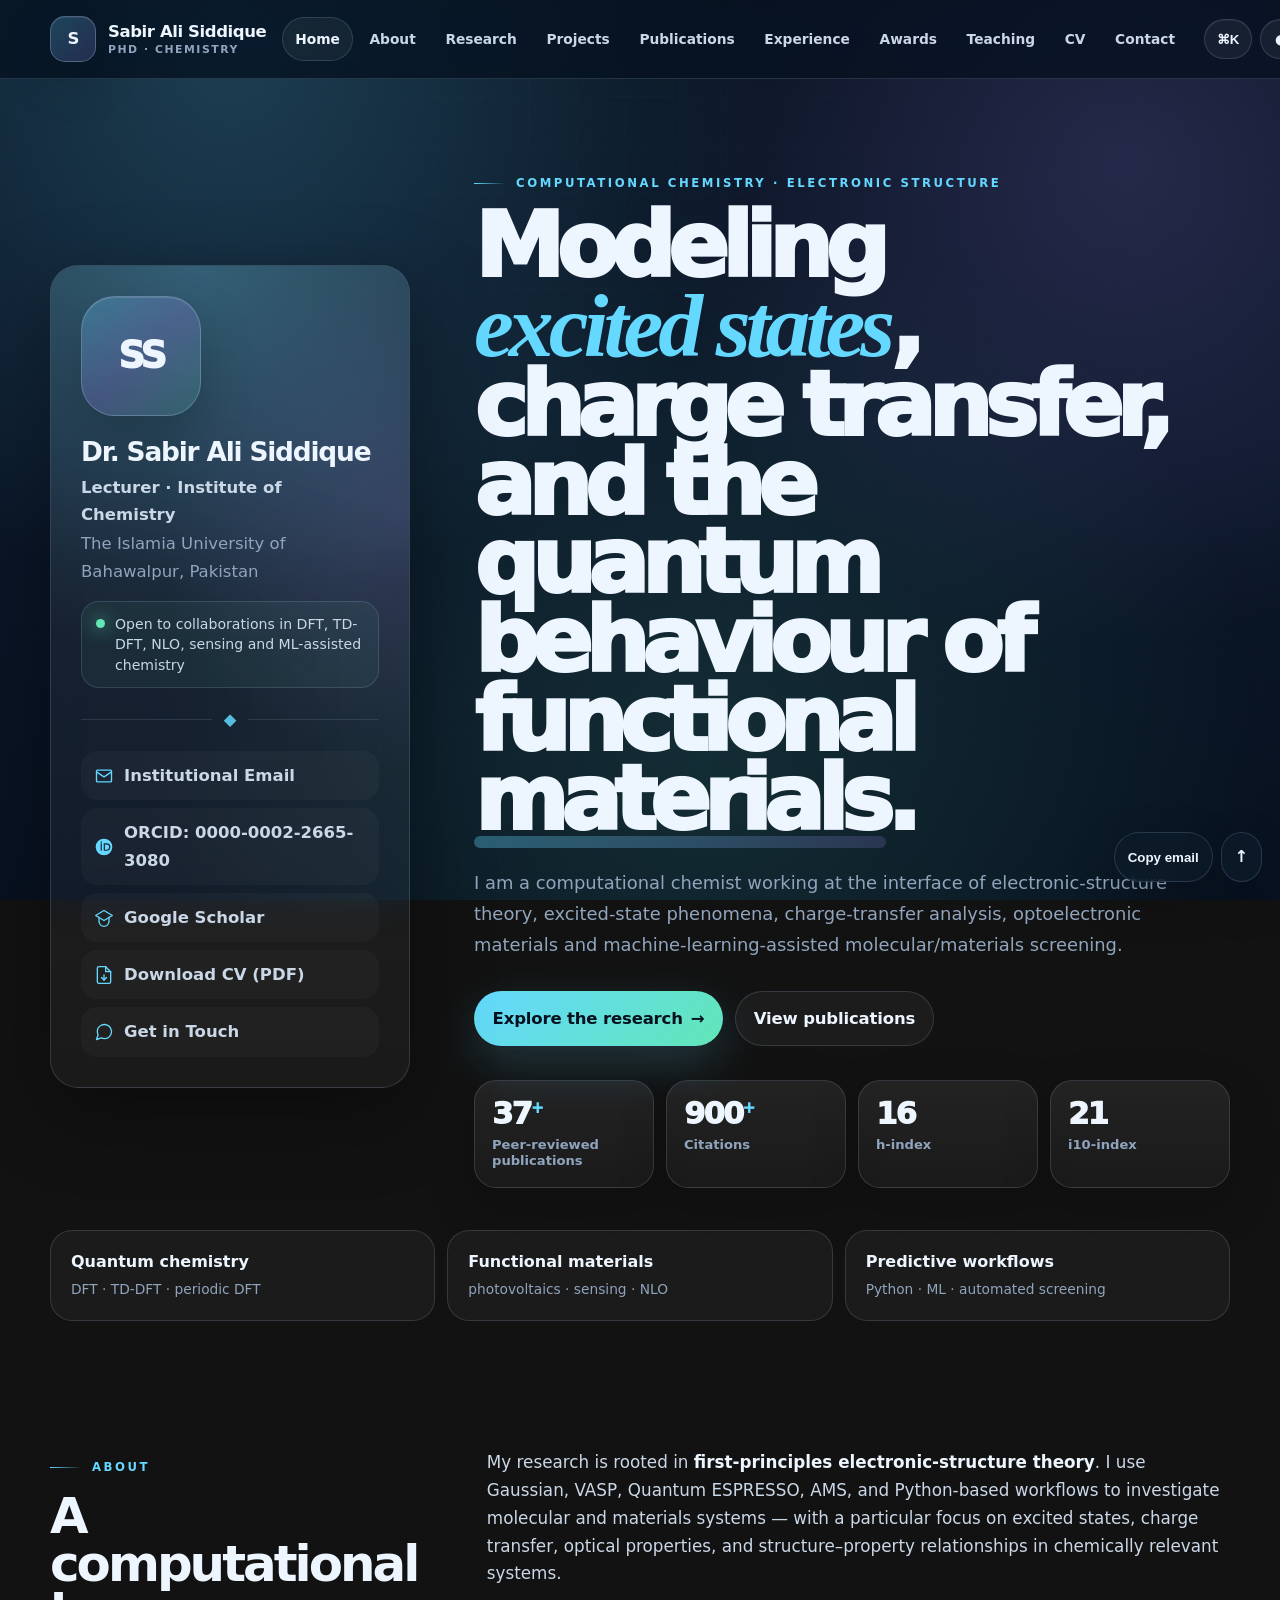
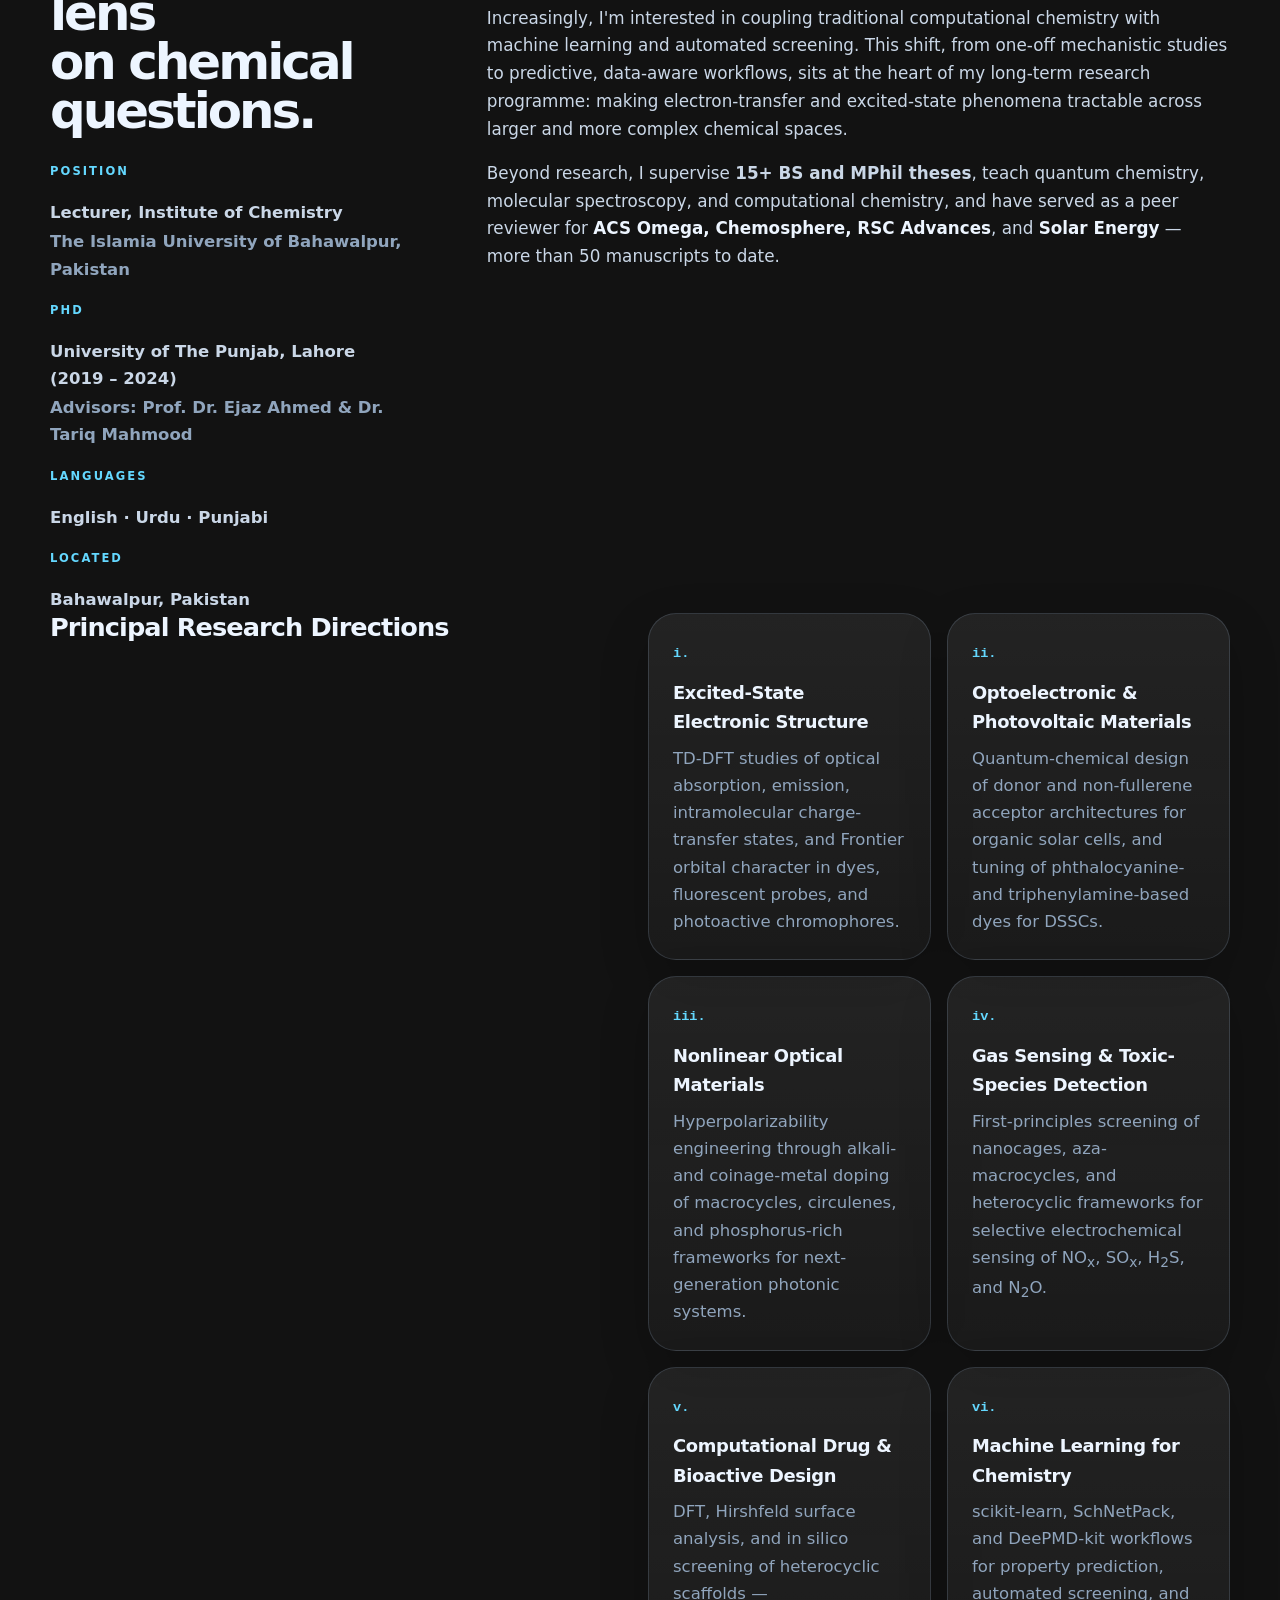
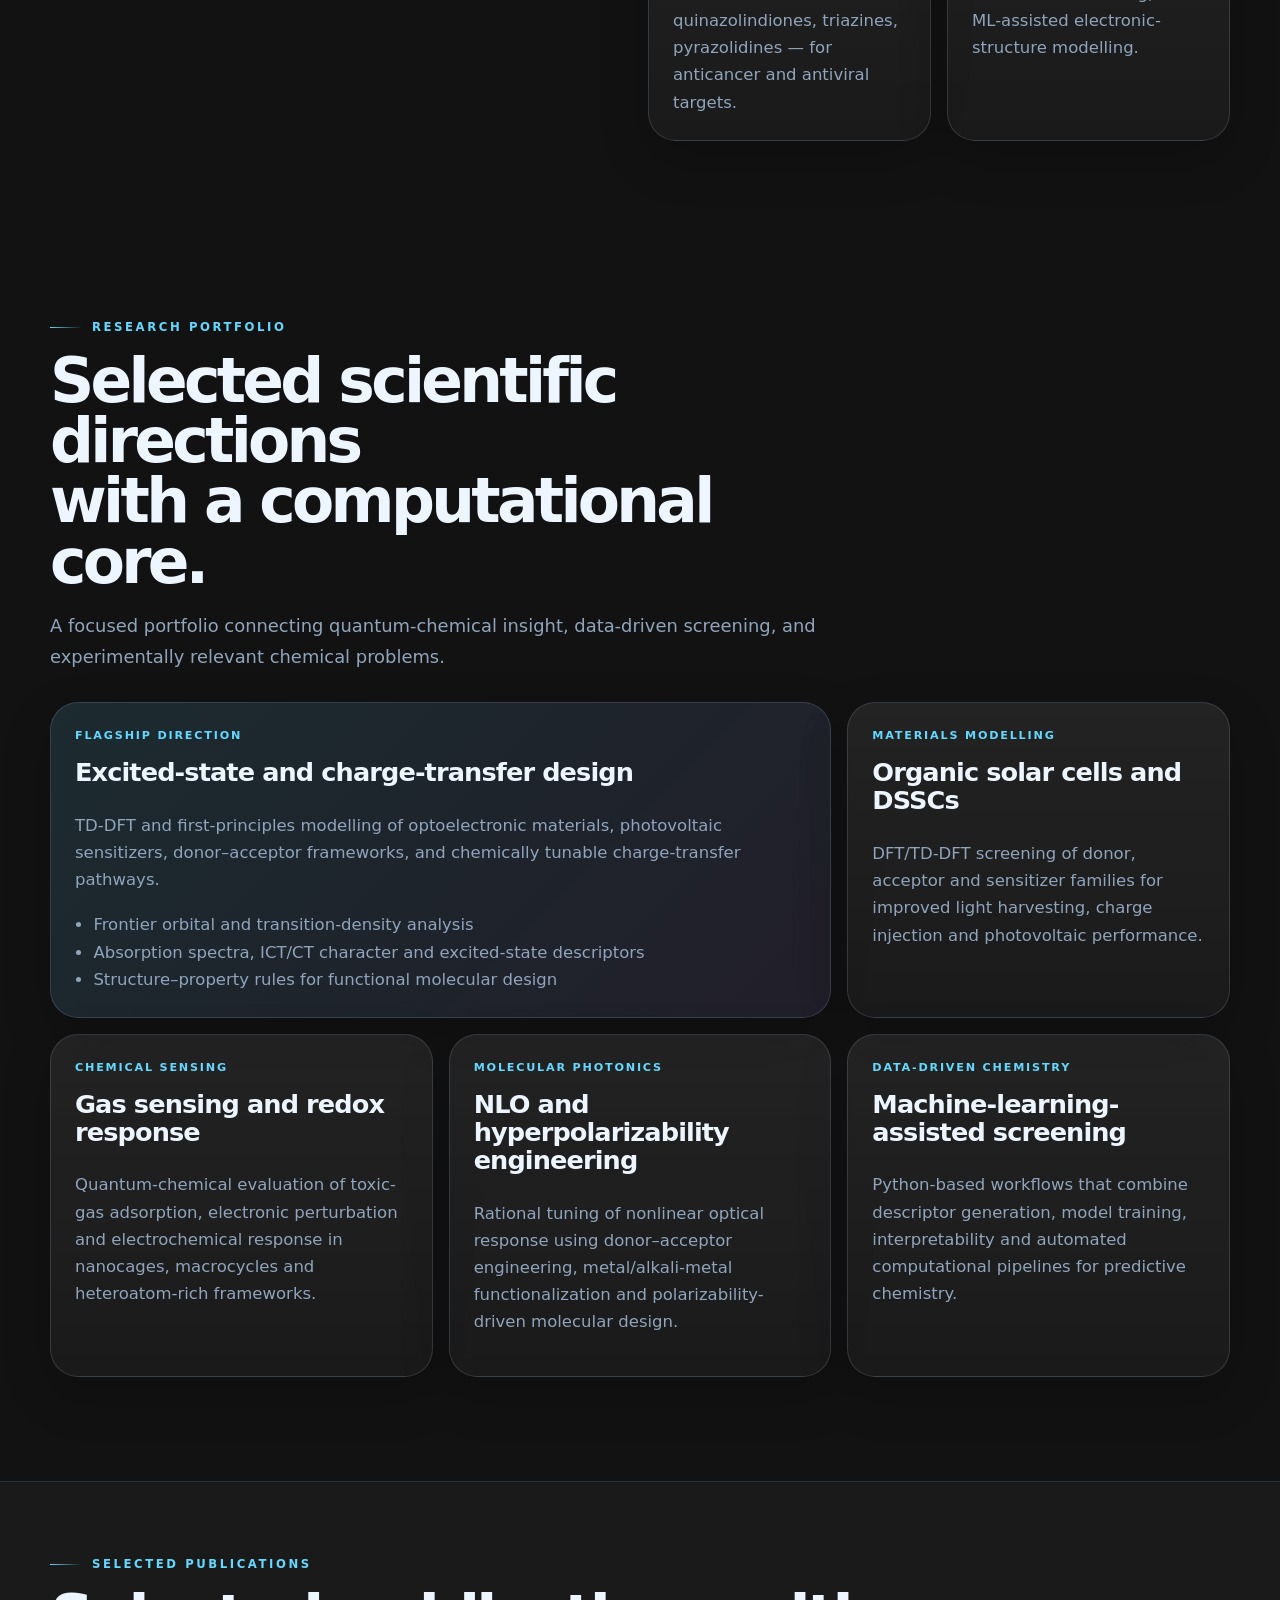
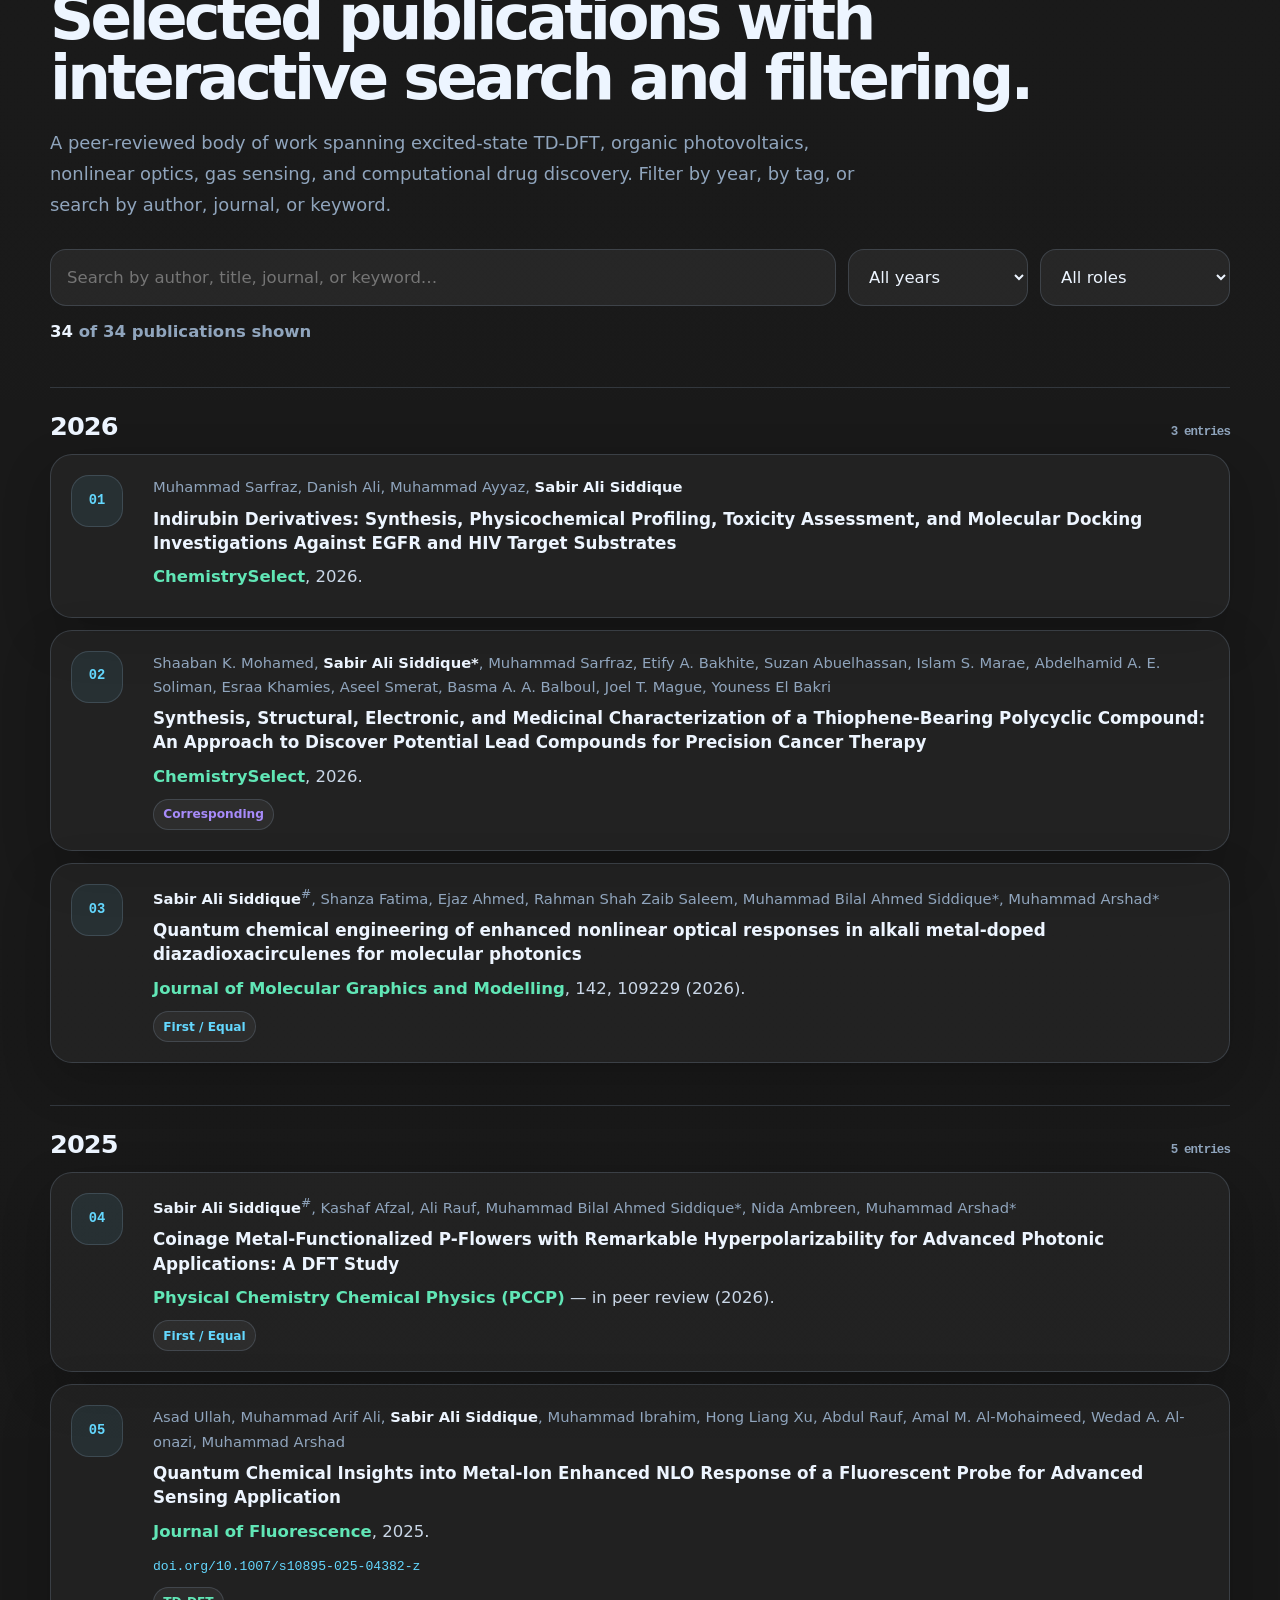
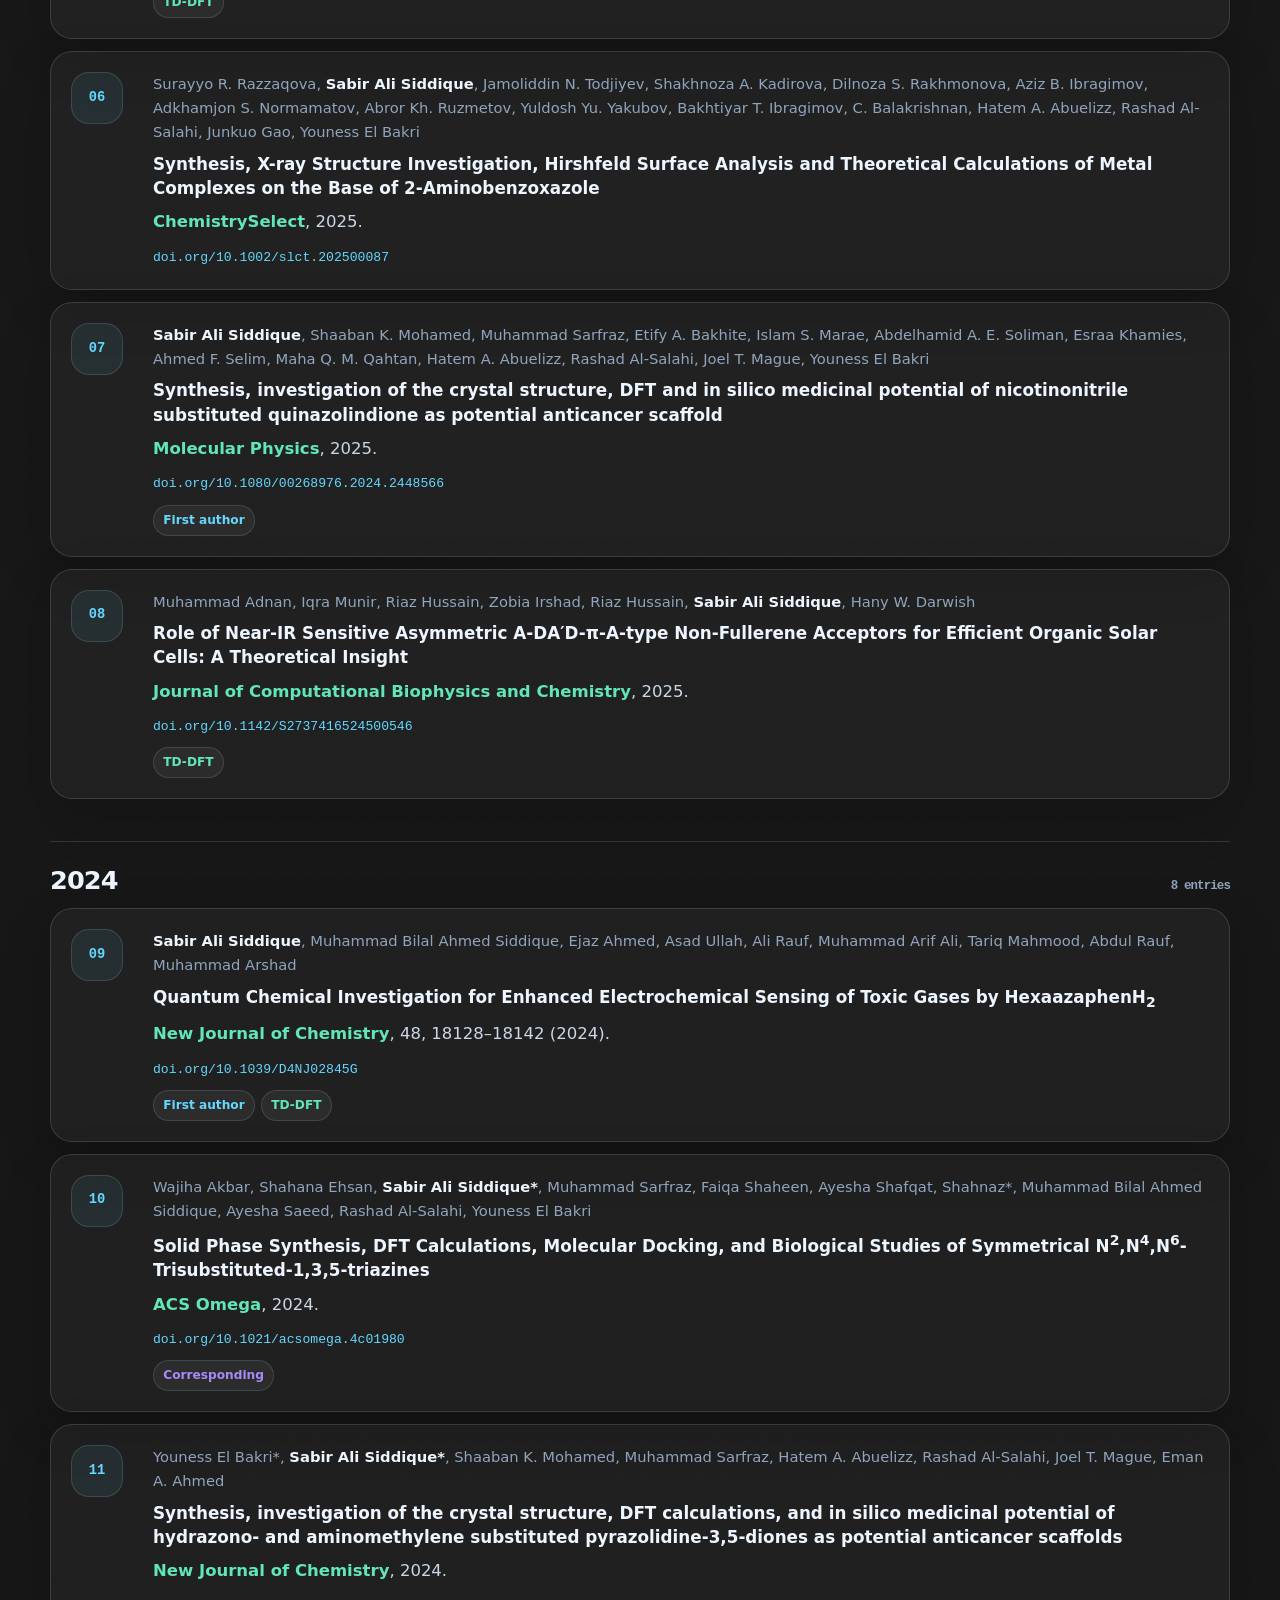
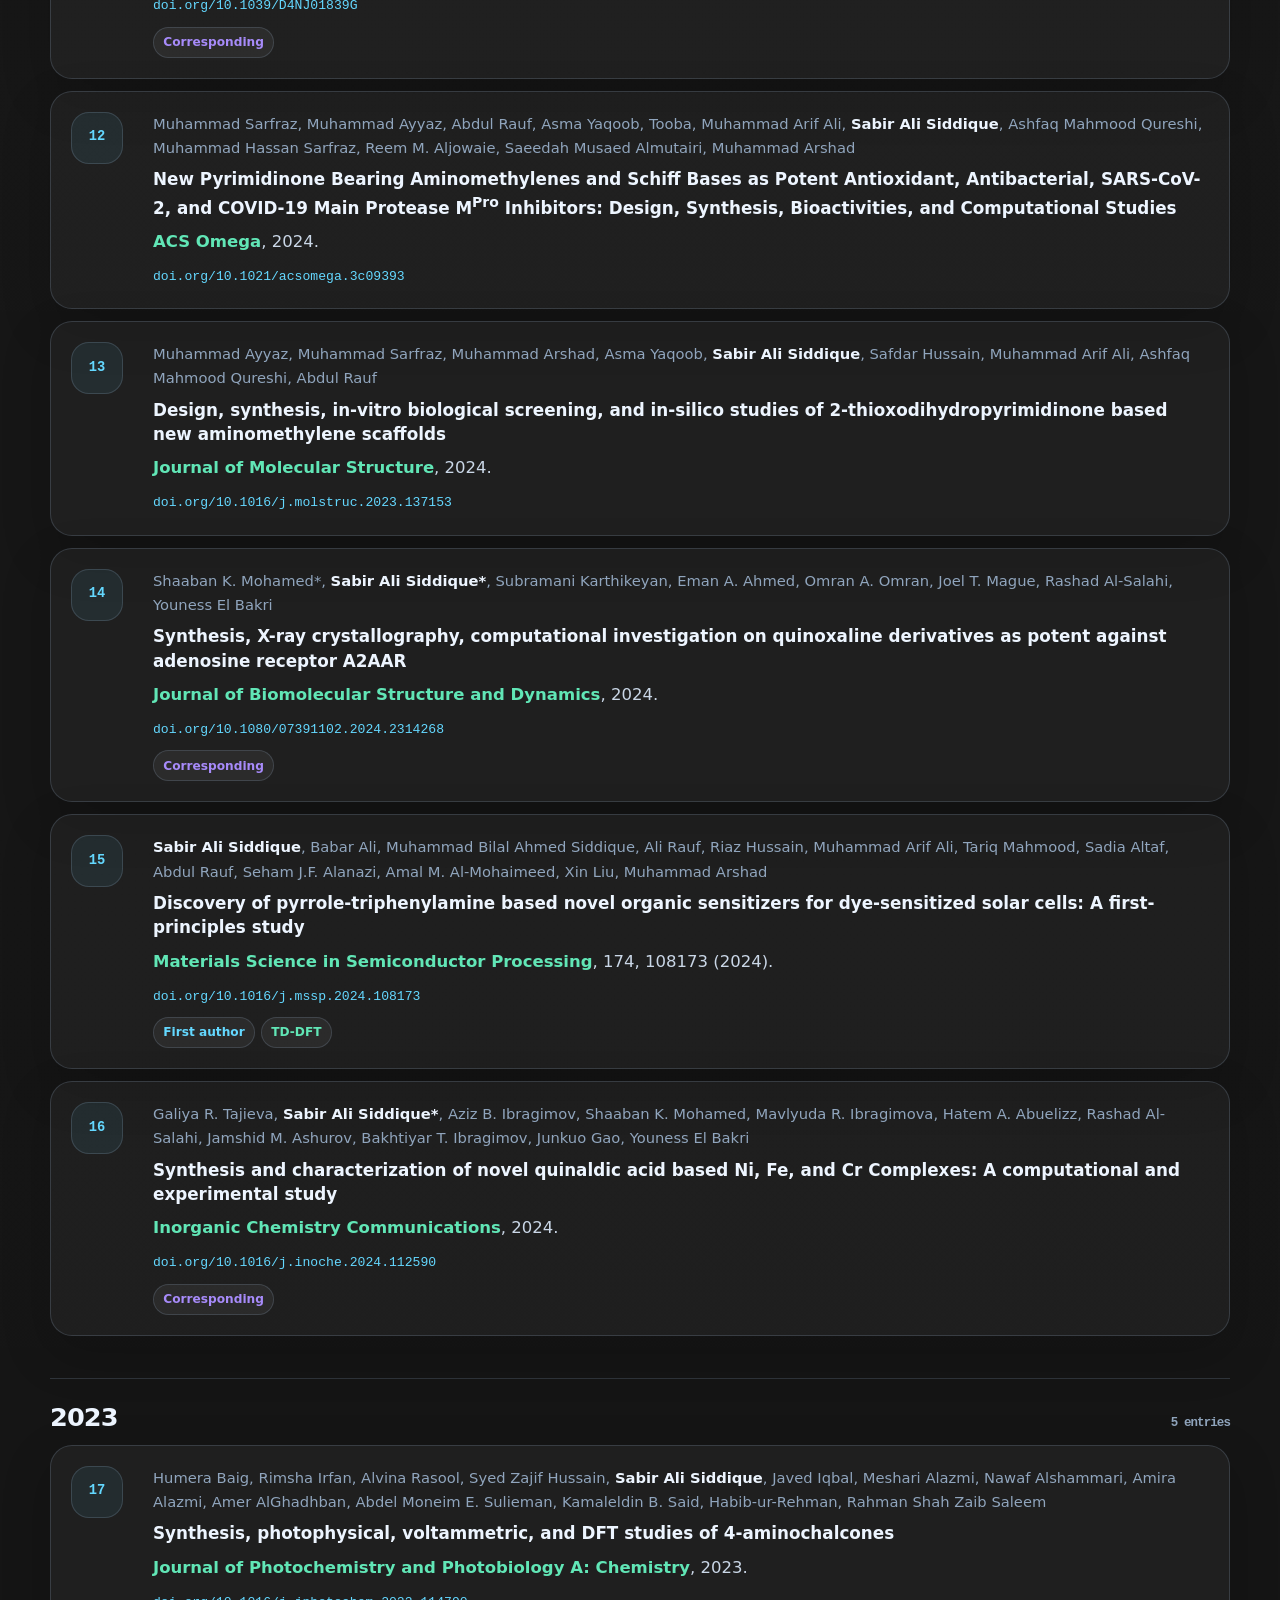
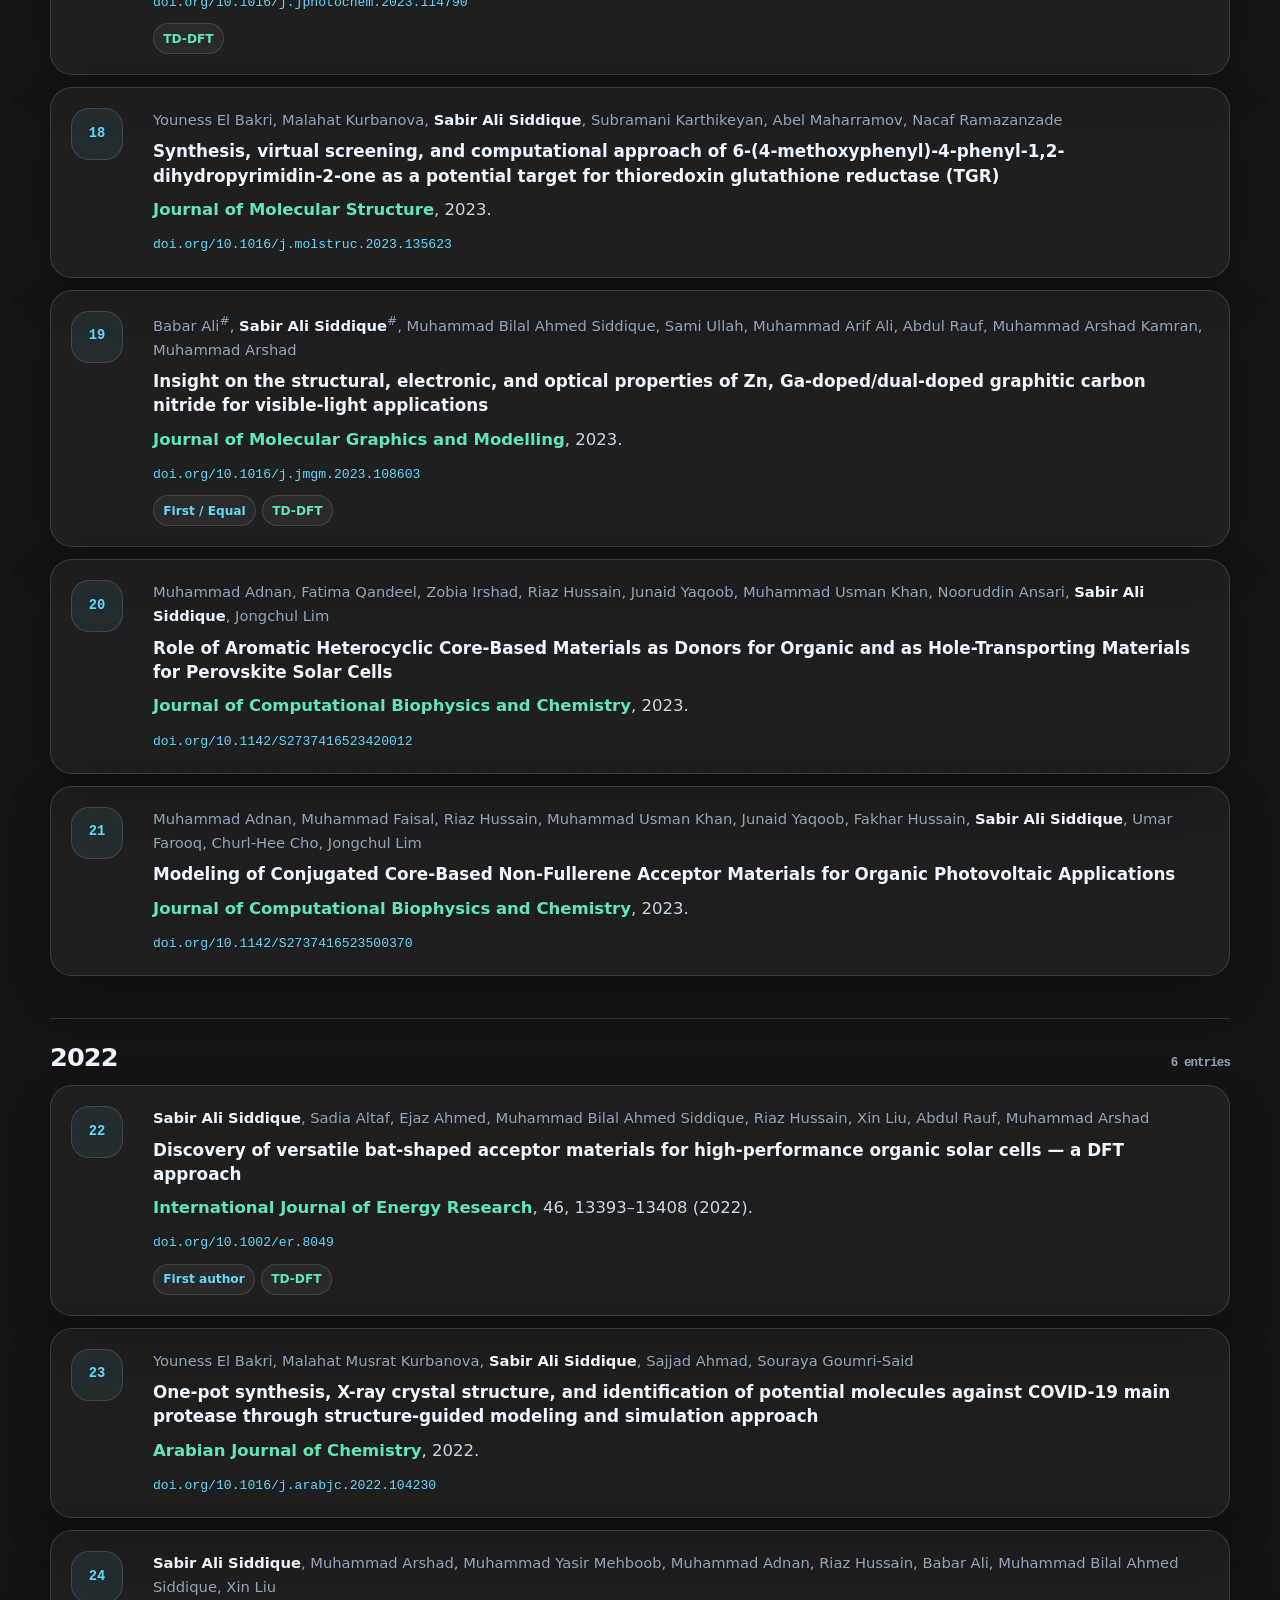
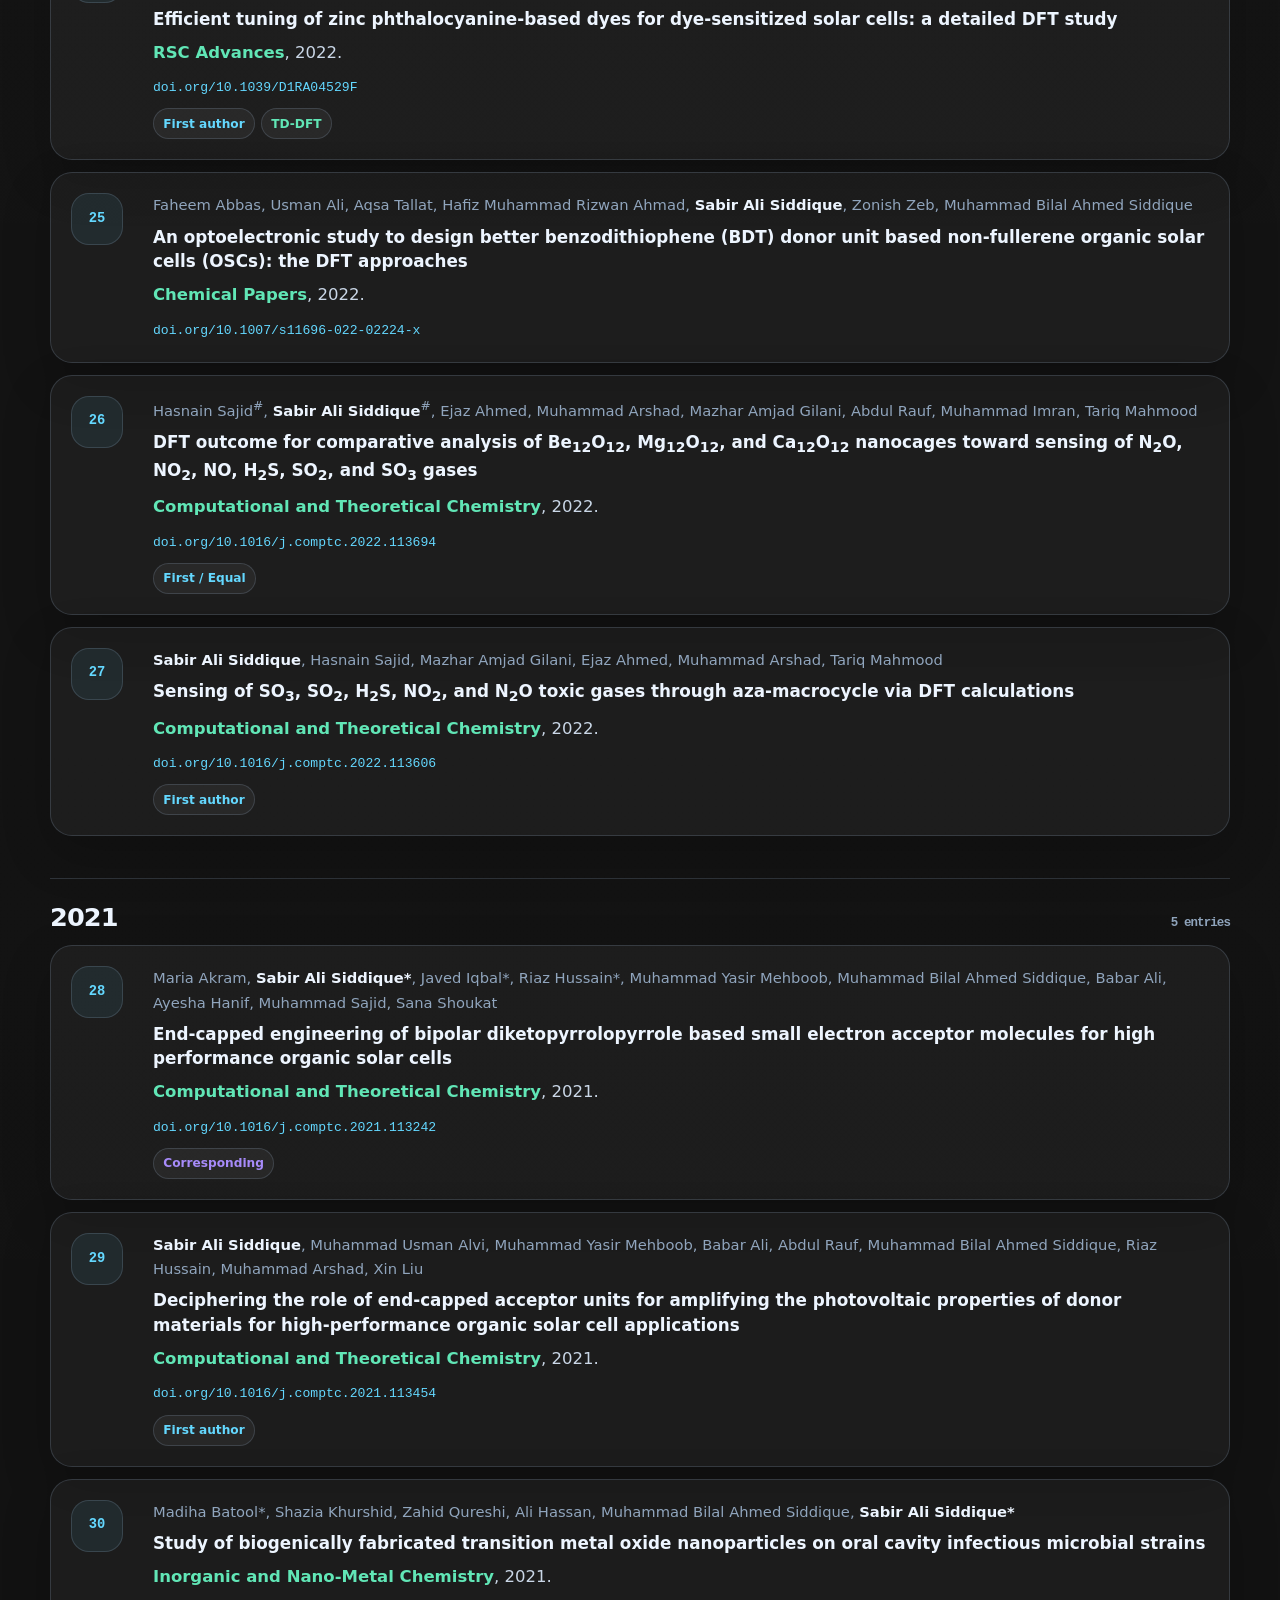
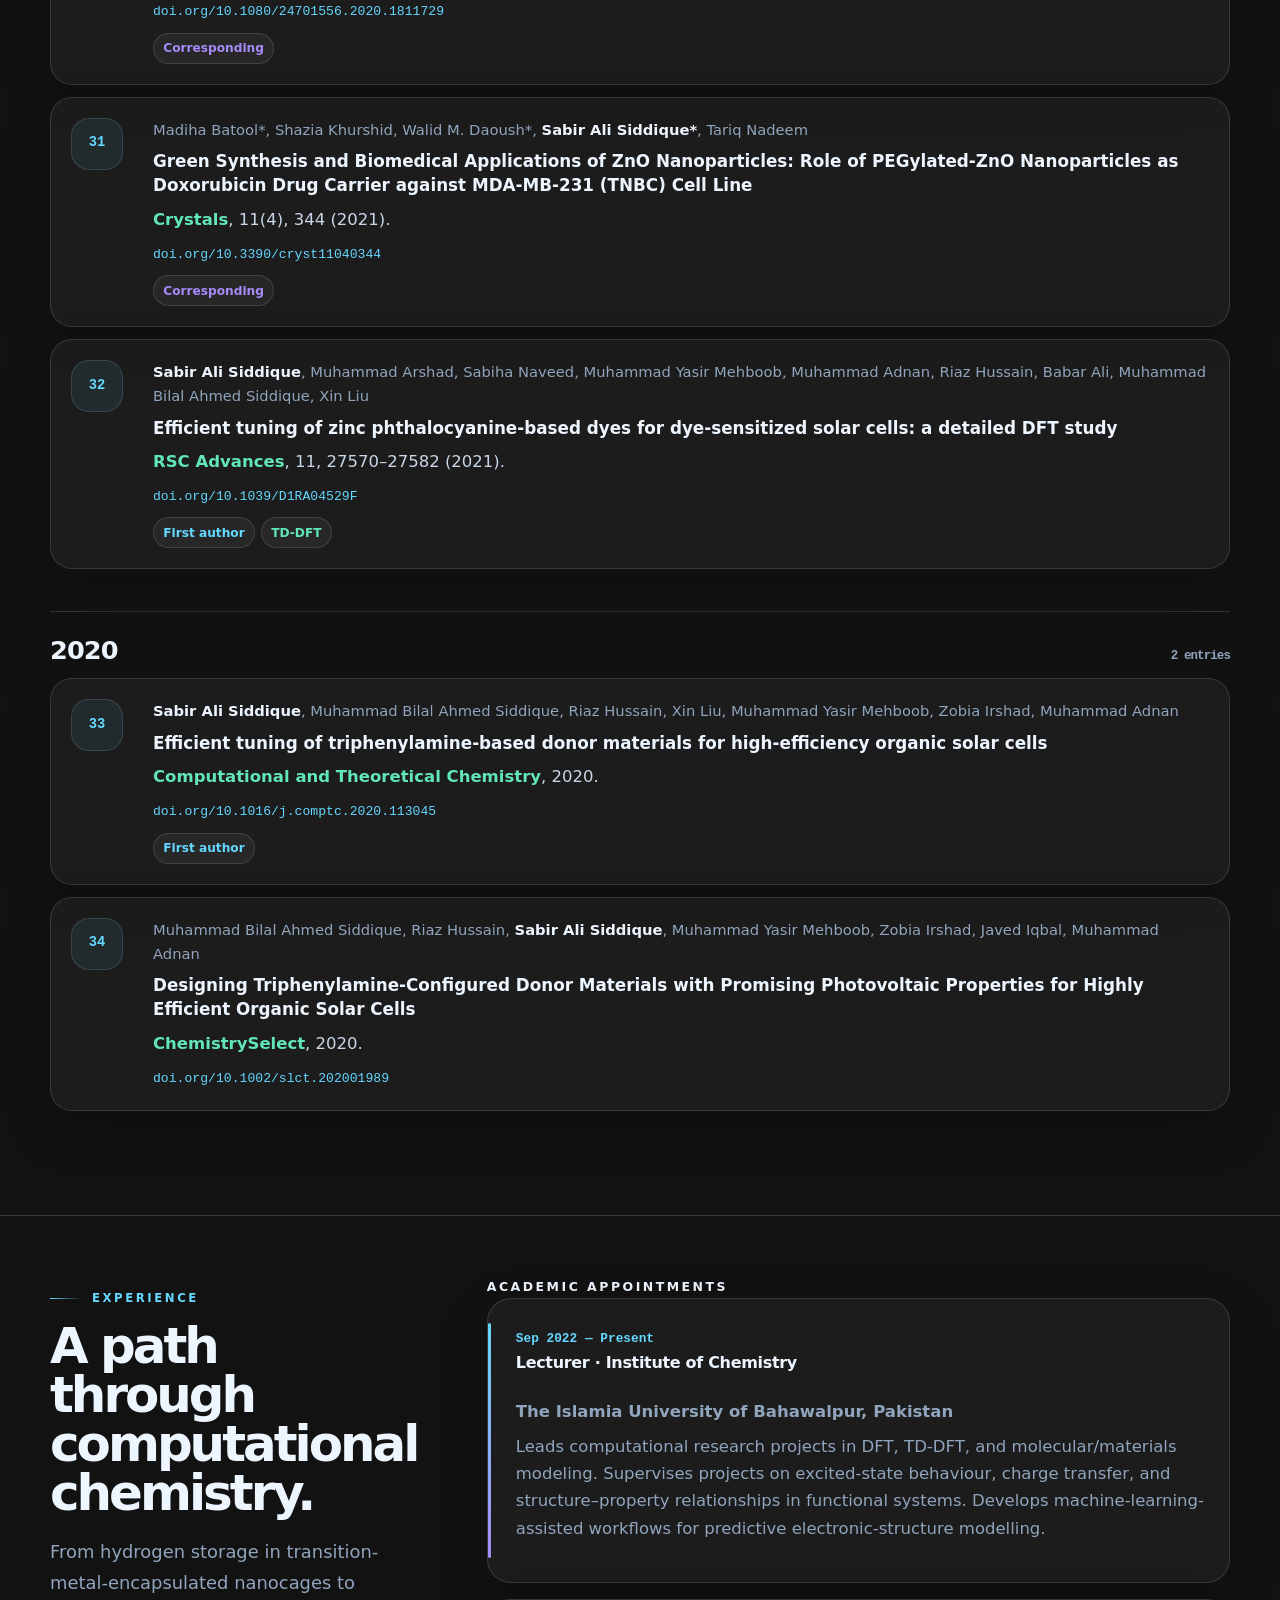
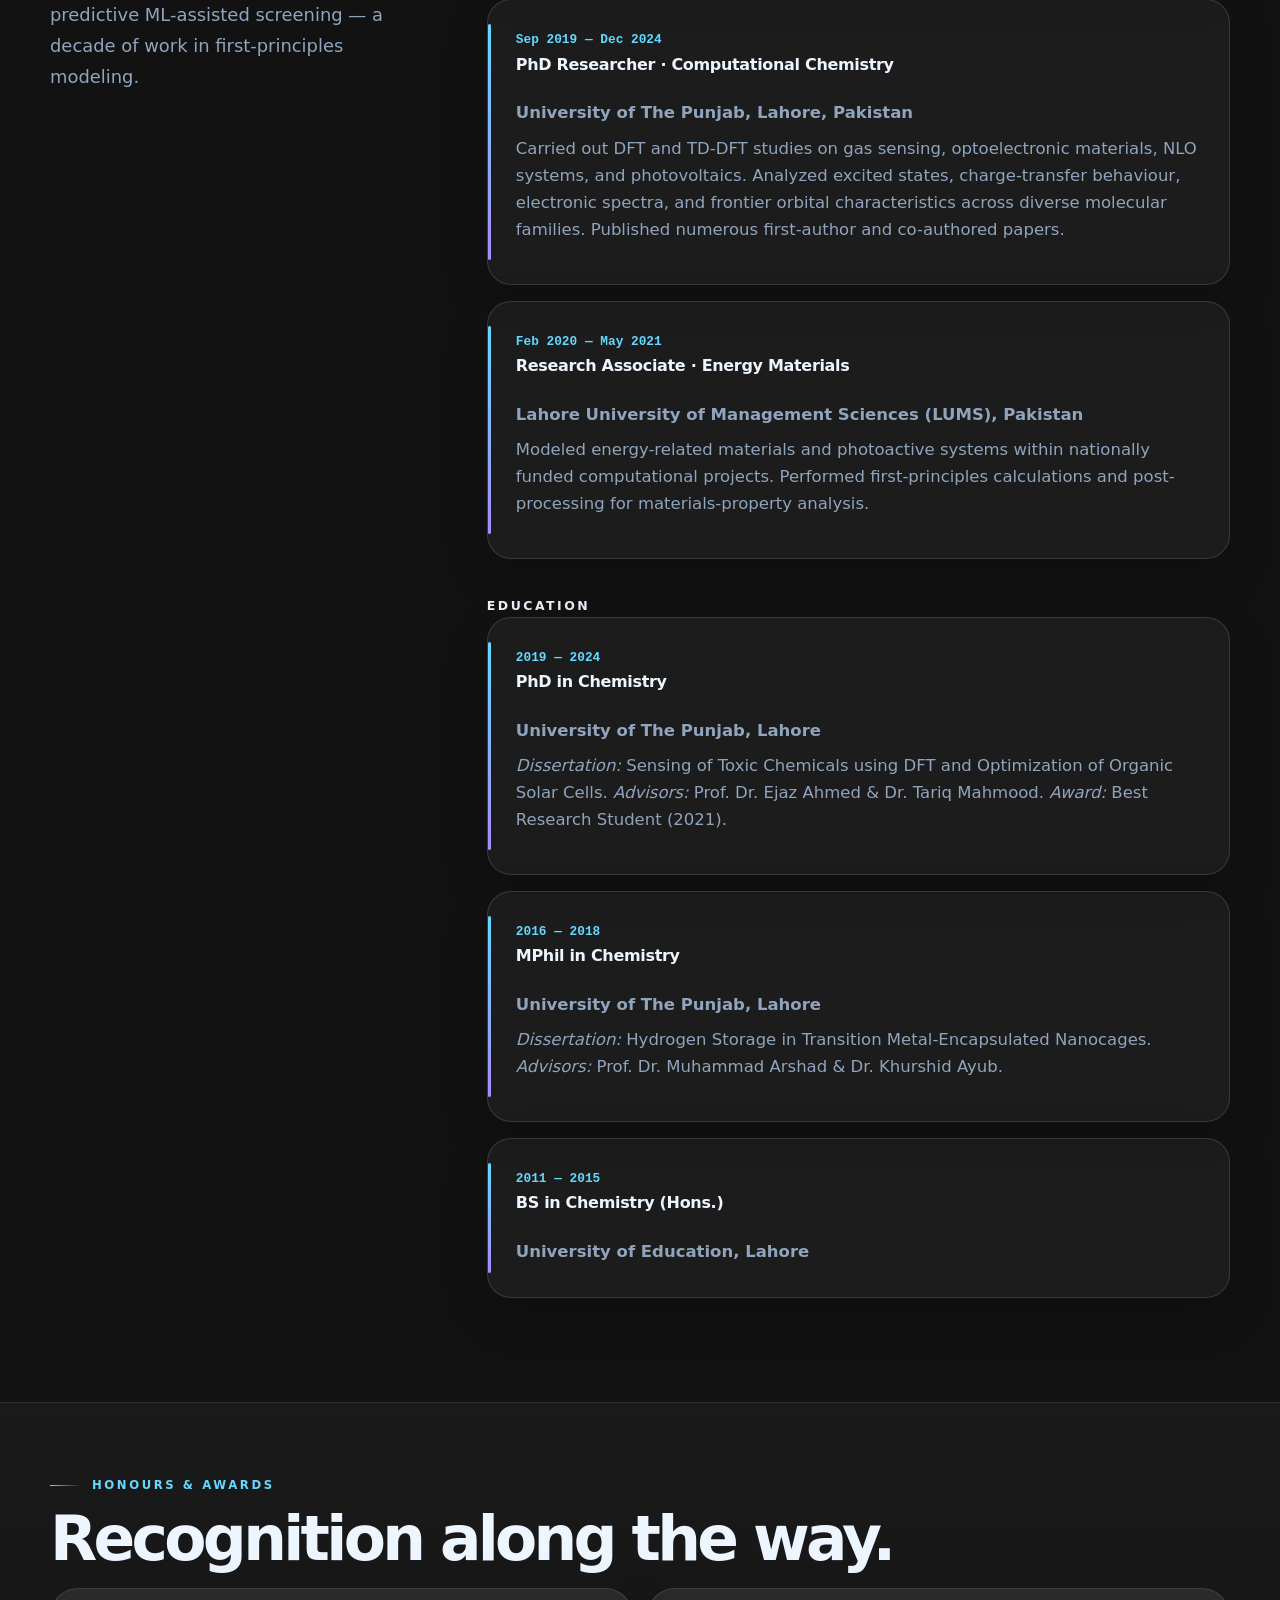
==== commit 6483ebdb: "Update index.html" ====
--- a/index.html
+++ b/index.html
@@ -47,7 +47,7 @@
 <span aria-hidden="true" class="brand-mark">S</span>
 <span class="brand-text">
         Sabir Ali Siddique
-        <small>PhD · Computational Chemistry</small>
+        <small>PhD · Chemistry</small>
 </span>
 </a>
 <button aria-controls="primary-nav" aria-expanded="false" aria-label="Open navigation" class="nav-toggle">☰</button>
--- a/assets/css/styles.css
+++ b/assets/css/styles.css
@@ -0,0 +1,311 @@
+
+/* =========================================================
+   Dr. Sabir Ali Siddique — Premium Academic Website
+   GitHub Pages ready · Responsive · Accessible · No build step
+   ========================================================= */
+
+:root {
+  color-scheme: dark;
+  --bg: #07111f;
+  --bg-2: #0a1628;
+  --surface: rgba(13, 27, 42, 0.82);
+  --surface-2: rgba(17, 35, 58, 0.78);
+  --surface-3: rgba(255,255,255,.055);
+  --ink: #edf5ff;
+  --ink-soft: #cad7e7;
+  --muted: #90a5bd;
+  --line: rgba(154, 180, 210, .20);
+  --line-strong: rgba(154, 180, 210, .36);
+  --accent: #64d8ff;
+  --accent-2: #a78bfa;
+  --accent-3: #61e6b6;
+  --gold: #e2b86d;
+  --danger: #ff8f9d;
+  --shadow: 0 24px 80px rgba(0,0,0,.36);
+  --shadow-soft: 0 18px 50px rgba(0,0,0,.20);
+  --radius: 28px;
+  --radius-sm: 18px;
+  --container: 1180px;
+  --font-sans: Inter, ui-sans-serif, system-ui, -apple-system, Segoe UI, Roboto, Helvetica, Arial, "Apple Color Emoji", "Segoe UI Emoji";
+  --font-serif: ui-serif, Georgia, Cambria, "Times New Roman", Times, serif;
+  --font-mono: ui-monospace, SFMono-Regular, Menlo, Monaco, Consolas, "Liberation Mono", monospace;
+}
+
+:root.light-theme {
+  color-scheme: light;
+  --bg: #f5f8fc;
+  --bg-2: #eef4fa;
+  --surface: rgba(255,255,255,.86);
+  --surface-2: rgba(248,251,255,.92);
+  --surface-3: rgba(11, 25, 44, .045);
+  --ink: #07111f;
+  --ink-soft: #1e334c;
+  --muted: #5a6b81;
+  --line: rgba(20, 42, 70, .16);
+  --line-strong: rgba(20, 42, 70, .28);
+  --accent: #006f9f;
+  --accent-2: #5d48c9;
+  --accent-3: #0a8f67;
+  --gold: #a56e13;
+  --shadow: 0 24px 80px rgba(11, 25, 44,.13);
+  --shadow-soft: 0 18px 50px rgba(11, 25, 44,.08);
+}
+
+* { box-sizing: border-box; }
+html { scroll-behavior: smooth; scroll-padding-top: 92px; }
+@media (prefers-reduced-motion: reduce) { html { scroll-behavior: auto; } *, *::before, *::after { animation: none!important; transition: none!important; } }
+body {
+  margin: 0;
+  min-height: 100vh;
+  font-family: var(--font-sans);
+  color: var(--ink);
+  background:
+    radial-gradient(circle at 18% 6%, rgba(100,216,255,.22), transparent 34rem),
+    radial-gradient(circle at 88% 18%, rgba(167,139,250,.18), transparent 30rem),
+    radial-gradient(circle at 55% 85%, rgba(97,230,182,.12), transparent 35rem),
+    linear-gradient(180deg, var(--bg), var(--bg-2) 48%, var(--bg));
+  background-attachment: fixed;
+  font-size: 16.5px;
+  line-height: 1.65;
+  overflow-x: hidden;
+}
+body::before {
+  content: "";
+  position: fixed;
+  inset: 0;
+  z-index: 0;
+  pointer-events: none;
+  opacity: .38;
+  background-image:
+    linear-gradient(rgba(255,255,255,.045) 1px, transparent 1px),
+    linear-gradient(90deg, rgba(255,255,255,.035) 1px, transparent 1px);
+  background-size: 48px 48px;
+  mask-image: radial-gradient(circle at 50% 10%, black 0%, transparent 72%);
+}
+body::after {
+  content: "";
+  position: fixed;
+  inset: 0;
+  z-index: 0;
+  pointer-events: none;
+  background-image: url("data:image/svg+xml,%3Csvg xmlns='http://www.w3.org/2000/svg' width='140' height='140'%3E%3Cfilter id='n'%3E%3CfeTurbulence type='fractalNoise' baseFrequency='.9' numOctaves='2' stitchTiles='stitch'/%3E%3C/filter%3E%3Crect width='100%25' height='100%25' filter='url(%23n)' opacity='.14'/%3E%3C/svg%3E");
+  mix-blend-mode: overlay;
+  opacity: .18;
+}
+main, header, footer, .command-palette, .floating-tools { position: relative; z-index: 1; }
+.container { width: min(var(--container), calc(100% - 44px)); margin-inline: auto; }
+img, svg { display: block; max-width: 100%; }
+a { color: var(--accent); text-decoration: none; transition: color .18s ease, border-color .18s ease, background .18s ease, transform .18s ease; }
+a:hover { color: var(--accent-3); }
+::selection { background: rgba(100,216,255,.32); color: var(--ink); }
+
+.skip-link { position:absolute; left:-999px; top: 8px; background: var(--accent); color: #06111f; padding: .7rem 1rem; border-radius: 999px; font-weight: 800; z-index: 9999; }
+.skip-link:focus { left: 16px; }
+.progress-line { position: fixed; top: 0; left: 0; width: 100%; height: 3px; z-index: 1000; background: transparent; }
+.progress-line span { display:block; width: 0%; height:100%; background: linear-gradient(90deg, var(--accent), var(--accent-2), var(--accent-3)); box-shadow: 0 0 20px rgba(100,216,255,.6); }
+
+/* Header */
+.site-header { position: sticky; top: 0; z-index: 100; border-bottom: 1px solid var(--line); backdrop-filter: blur(22px) saturate(1.4); -webkit-backdrop-filter: blur(22px) saturate(1.4); background: color-mix(in srgb, var(--bg) 78%, transparent); }
+.nav-wrap { display: flex; align-items: center; justify-content: space-between; min-height: 78px; gap: 16px; }
+.brand { display: flex; align-items: center; gap: 12px; min-width: max-content; color: var(--ink); }
+.brand:hover { color: var(--ink); transform: translateY(-1px); }
+.brand-mark { width: 46px; height: 46px; border-radius: 15px; display: grid; place-items:center; font-weight: 900; letter-spacing: -.04em; background: linear-gradient(135deg, rgba(100,216,255,.24), rgba(167,139,250,.18)); border: 1px solid var(--line-strong); box-shadow: inset 0 1px 0 rgba(255,255,255,.08), var(--shadow-soft); color: var(--ink); }
+.brand-text { display:block; font-weight: 850; letter-spacing: -.025em; line-height: 1.05; }
+.brand-text small { display:block; font-size: .68rem; font-weight: 650; color: var(--muted); letter-spacing: .14em; text-transform: uppercase; margin-top: 4px; }
+.site-nav { display: flex; align-items:center; gap: 4px; margin-left: auto; }
+.site-nav a { color: var(--ink-soft); font-size: .86rem; font-weight: 700; padding: .62rem .74rem; border-radius: 999px; border: 1px solid transparent; }
+.site-nav a:hover, .site-nav a.active { color: var(--ink); background: var(--surface-3); border-color: var(--line); }
+.nav-actions { display:flex; align-items:center; gap: 8px; }
+.icon-button, .nav-toggle { border:1px solid var(--line); background: rgba(255,255,255,.055); color: var(--ink); border-radius: 999px; height: 40px; min-width: 40px; padding: 0 .74rem; font-weight: 850; cursor:pointer; box-shadow: inset 0 1px 0 rgba(255,255,255,.055); }
+.icon-button:hover, .nav-toggle:hover { border-color: var(--accent); transform: translateY(-1px); }
+.nav-toggle { display:none; font-size: 1.05rem; }
+
+/* Generic */
+.section { padding: 104px 0; }
+.section + .section { padding-top: 64px; }
+.section-label { display:inline-flex; align-items:center; gap: 10px; color: var(--accent); text-transform: uppercase; letter-spacing: .22em; font-size: .73rem; font-weight: 900; margin-bottom: 14px; }
+.section-label::before { content:""; width: 32px; height: 1px; background: linear-gradient(90deg, var(--accent), transparent); }
+h1, h2, h3, h4, p { margin-top: 0; }
+h2 { font-size: clamp(2.15rem, 4.8vw, 4.8rem); line-height: .98; letter-spacing: -.06em; margin-bottom: 18px; }
+h3 { font-size: clamp(1.3rem, 2vw, 1.85rem); line-height: 1.1; letter-spacing: -.035em; }
+h4 { font-size: 1rem; letter-spacing: -.02em; }
+.lead { color: var(--muted); font-size: clamp(1.03rem, 1.4vw, 1.22rem); line-height: 1.75; max-width: 72ch; }
+.prose p { color: var(--ink-soft); font-size: 1.05rem; }
+.prose em, .self { color: var(--ink); font-style: normal; font-weight: 800; }
+.button { display:inline-flex; align-items:center; justify-content:center; gap: .5rem; border-radius: 999px; padding: .82rem 1.1rem; font-weight: 850; letter-spacing: -.01em; border: 1px solid var(--line); min-height: 46px; }
+.button.primary { color: #06111f; background: linear-gradient(135deg, var(--accent), var(--accent-3)); border-color: transparent; box-shadow: 0 18px 48px rgba(100,216,255,.19); }
+.button.primary:hover { color:#06111f; transform: translateY(-2px); filter: saturate(1.08); }
+.button.outline { color: var(--ink); background: rgba(255,255,255,.045); }
+.button.outline:hover { border-color: var(--accent); transform: translateY(-2px); background: rgba(100,216,255,.09); }
+.arr { font-weight: 900; }
+
+/* Hero */
+.hero { min-height: calc(100vh - 78px); display:flex; align-items:center; padding: 86px 0 76px; }
+.hero-grid { display:grid; grid-template-columns: 360px 1fr; gap: clamp(28px, 5vw, 80px); align-items:center; }
+.profile-card, .area, .project-card, .award, .teach-block, .contact-card, .cv-panel, .collab, .metric, .contact-channels { background: linear-gradient(180deg, rgba(255,255,255,.075), rgba(255,255,255,.035)); border: 1px solid var(--line); border-radius: var(--radius); box-shadow: var(--shadow); backdrop-filter: blur(18px); -webkit-backdrop-filter: blur(18px); }
+.profile-card { position: relative; overflow: hidden; padding: 30px; }
+.profile-card::before { content:""; position:absolute; inset: -1px; background: radial-gradient(circle at 40% 0%, rgba(100,216,255,.22), transparent 46%), radial-gradient(circle at 100% 30%, rgba(167,139,250,.16), transparent 38%); pointer-events:none; }
+.profile-card > * { position:relative; }
+.profile-avatar { width: 120px; height: 120px; border-radius: 34px; margin-bottom: 22px; display:grid; place-items:center; font-size: 2.3rem; font-weight: 950; letter-spacing: -.08em; color: var(--ink); border: 1px solid var(--line-strong); background: linear-gradient(135deg, rgba(100,216,255,.28), rgba(167,139,250,.22) 50%, rgba(97,230,182,.16)); box-shadow: inset 0 1px 0 rgba(255,255,255,.12), 0 22px 56px rgba(0,0,0,.20); }
+.profile-card h2 { font-size: 1.65rem; letter-spacing: -.045em; line-height: 1.05; margin-bottom: 8px; }
+.role { margin-bottom: 2px; color: var(--ink-soft); font-weight: 800; }
+.affiliation { color: var(--muted); margin-bottom: 16px; }
+.availability { display:flex; align-items:flex-start; gap: 10px; color: var(--ink-soft); font-size: .88rem; line-height: 1.45; padding: 12px 14px; border: 1px solid var(--line); border-radius: 18px; background: rgba(97,230,182,.06); margin: 16px 0; }
+.availability span { width: 9px; height: 9px; border-radius: 50%; background: var(--accent-3); box-shadow: 0 0 18px var(--accent-3); flex: 0 0 auto; margin-top: 5px; }
+.divider-orn { display:flex; align-items:center; gap: 12px; color: var(--accent); opacity: .85; margin: 18px 0; }
+.divider-orn::before, .divider-orn::after { content:""; height:1px; flex:1; background: var(--line); }
+.profile-links { display:grid; gap: 8px; list-style:none; padding:0; margin:0; }
+.profile-links a { display:flex; align-items:center; gap: 10px; padding: 10px 12px; color: var(--ink-soft); border: 1px solid transparent; border-radius: 16px; background: rgba(255,255,255,.028); font-weight: 700; }
+.profile-links a:hover { color: var(--ink); border-color: var(--line-strong); background: rgba(100,216,255,.08); transform: translateX(2px); }
+.icn { width: 20px; height: 20px; color: var(--accent); flex: 0 0 auto; }
+.hero-content { min-width:0; }
+.display { font-size: clamp(2.8rem, 7vw, 6.95rem); line-height: .88; letter-spacing: -.08em; font-weight: 920; margin: 0 0 28px; text-wrap: balance; }
+.display em { font-family: var(--font-serif); font-weight: 600; font-style: italic; color: var(--accent); letter-spacing: -.055em; }
+.underline-mark { position:relative; }
+.underline-mark::after { content:""; position:absolute; height: .14em; left:0; right:0; bottom:.03em; z-index:-1; border-radius: 999px; background: linear-gradient(90deg, rgba(100,216,255,.34), rgba(167,139,250,.18)); }
+.hero-actions { display:flex; gap: 12px; flex-wrap:wrap; margin: 30px 0 34px; }
+.metric-strip { display:grid; grid-template-columns: repeat(4, minmax(0,1fr)); gap: 12px; }
+.metric { padding: 17px; border-radius: 22px; box-shadow: var(--shadow-soft); }
+.metric .num { display:block; font-size: clamp(1.55rem, 2.4vw, 2.35rem); line-height: 1; font-weight: 950; letter-spacing: -.06em; color: var(--ink); }
+.metric .num sup { font-size: .5em; color: var(--accent); }
+.metric .lbl { display:block; color: var(--muted); font-size: .82rem; line-height: 1.25; margin-top: 8px; font-weight: 650; }
+.signature-band { padding: 0 0 24px; margin-top: -34px; }
+.signature-grid { display:grid; grid-template-columns: repeat(3,1fr); gap: 12px; }
+.signature-grid > div { padding: 18px 20px; border: 1px solid var(--line); border-radius: 22px; background: rgba(255,255,255,.04); backdrop-filter: blur(15px); }
+.signature-grid strong { display:block; color: var(--ink); font-size: 1rem; }
+.signature-grid span { color: var(--muted); font-size: .86rem; }
+
+/* Layouts */
+.about-grid { display:grid; grid-template-columns: minmax(240px, 360px) minmax(0, 1fr); gap: clamp(28px, 6vw, 84px); align-items:start; }
+.col-meta { position: sticky; top: 112px; }
+.col-meta h2 { font-size: clamp(2rem, 3.9vw, 4.25rem); }
+dl { margin: 26px 0 0; display:grid; gap: 18px; }
+dt { color: var(--accent); font-size: .72rem; font-weight: 900; text-transform: uppercase; letter-spacing: .18em; }
+dd { margin: 0; color: var(--ink-soft); font-weight: 750; }
+dd em { display:block; color: var(--muted); font-style: normal; font-weight: 550; margin-top: 2px; }
+.area-grid, .research-areas { display:grid; grid-template-columns: repeat(2, minmax(0,1fr)); gap: 16px; }
+.area { padding: 24px; box-shadow: var(--shadow-soft); }
+.area .num { color: var(--accent); font-size: .85rem; font-family: var(--font-mono); font-weight: 800; }
+.area h4 { margin: 12px 0 8px; font-size: 1.12rem; }
+.area p { color: var(--muted); margin:0; }
+.section-head { max-width: 820px; margin-bottom: 30px; }
+.project-grid { display:grid; grid-template-columns: repeat(3, minmax(0,1fr)); gap: 16px; }
+.project-card { padding: 24px; min-height: 260px; box-shadow: var(--shadow-soft); }
+.project-card.feature { grid-column: span 2; background: linear-gradient(135deg, rgba(100,216,255,.13), rgba(167,139,250,.10)); }
+.project-kicker { color: var(--accent); text-transform: uppercase; letter-spacing: .16em; font-size: .7rem; font-weight: 900; margin-bottom: 12px; }
+.project-card p, .project-card li { color: var(--muted); }
+.project-card ul { margin: 18px 0 0; padding-left: 1.15rem; }
+
+/* Publications */
+.section-pubs { background: linear-gradient(180deg, rgba(255,255,255,.035), transparent); border-top: 1px solid var(--line); border-bottom: 1px solid var(--line); }
+.pub-controls { display:grid; grid-template-columns: minmax(240px, 1fr) 180px 190px; gap: 12px; margin: 28px 0 12px; }
+.pub-controls input, .pub-controls select, #commandSearch { width:100%; border: 1px solid var(--line); color: var(--ink); background: rgba(255,255,255,.06); border-radius: 16px; padding: 14px 16px; font: inherit; outline: none; }
+.pub-controls input:focus, .pub-controls select:focus, #commandSearch:focus { border-color: var(--accent); box-shadow: 0 0 0 4px rgba(100,216,255,.12); }
+.pub-count { color: var(--muted); font-weight: 750; margin-bottom: 30px; }
+.pub-count strong { color: var(--ink); }
+.pub-year-heading { display:flex; align-items:baseline; justify-content:space-between; gap: 12px; margin: 42px 0 14px; padding-top: 24px; border-top: 1px solid var(--line); color: var(--ink); font-size: 1.6rem; }
+.ycount { color: var(--muted); font-family: var(--font-mono); font-size: .78rem; font-weight: 700; }
+.pub-list { list-style: none; padding: 0; margin: 0; display:grid; gap: 12px; }
+.pub-item { display:grid; grid-template-columns: 66px minmax(0,1fr); gap: 16px; padding: 20px; border: 1px solid var(--line); border-radius: 22px; background: rgba(255,255,255,.045); box-shadow: var(--shadow-soft); transition: transform .18s ease, border-color .18s ease, background .18s ease; }
+.pub-item:hover { transform: translateY(-2px); border-color: var(--line-strong); background: rgba(255,255,255,.06); }
+.pub-item.hidden { display:none; }
+.pub-num { width: 52px; height: 52px; border-radius: 18px; display:grid; place-items:center; color: var(--accent); border: 1px solid var(--line); background: rgba(100,216,255,.08); font-family: var(--font-mono); font-size: .86rem; font-weight: 850; }
+.pub-authors { color: var(--muted); font-size: .92rem; margin-bottom: 7px; }
+.pub-title { color: var(--ink); font-weight: 850; font-size: 1.05rem; line-height: 1.45; margin-bottom: 8px; }
+.pub-venue { color: var(--ink-soft); margin-bottom: 6px; }
+.journal { color: var(--accent-3); font-weight: 850; }
+.pub-doi { display:inline-flex; color: var(--accent); font-family: var(--font-mono); font-size: .82rem; word-break: break-word; }
+.pub-tags { display:flex; gap: 6px; flex-wrap:wrap; margin-top: 9px; }
+.pub-tag, .chip { display:inline-flex; align-items:center; border:1px solid var(--line); border-radius: 999px; padding: .28rem .58rem; font-size: .76rem; font-weight: 850; color: var(--ink-soft); background: rgba(255,255,255,.05); }
+.pub-tag.first { color: var(--accent); }
+.pub-tag.corr { color: var(--accent-2); }
+.pub-tag.td { color: var(--accent-3); }
+.no-results { display:none; padding: 20px; border-radius: 20px; border:1px solid var(--line); color: var(--muted); background: rgba(255,255,255,.045); }
+.no-results.show { display:block; }
+
+/* Timeline, awards, teaching, CV, contact */
+.timeline { list-style: none; padding: 0; margin: 0; display:grid; gap: 16px; }
+.timeline li { position:relative; padding: 24px 24px 24px 28px; border:1px solid var(--line); border-radius: 24px; background: rgba(255,255,255,.045); box-shadow: var(--shadow-soft); }
+.timeline li::before { content:""; position:absolute; left:0; top:24px; bottom:24px; width: 3px; border-radius:99px; background: linear-gradient(var(--accent), var(--accent-2)); }
+.yr { color: var(--accent); font-family: var(--font-mono); font-size: .8rem; font-weight: 850; }
+.place { color: var(--accent-3); font-weight: 800; margin-bottom: 8px; }
+.timeline p, .award p, .teach-block li, .contact-card p, .cv-panel p, .collab small { color: var(--muted); }
+.awards-grid { display:grid; grid-template-columns: repeat(2,minmax(0,1fr)); gap: 14px; }
+.award { display:flex; gap: 18px; padding: 22px; box-shadow: var(--shadow-soft); }
+.award h4 { margin-bottom: 4px; }
+.teach-grid { display:grid; grid-template-columns: .9fr 1.1fr; gap: 16px; }
+.teach-block { padding: 24px; box-shadow: var(--shadow-soft); }
+.teach-block ul { list-style: none; padding:0; margin: 0 0 24px; display:grid; gap: 10px; }
+.lvl { color: var(--accent); font-size: .8rem; margin-left: 8px; }
+.tag-row { display:flex; gap: 8px; flex-wrap:wrap; }
+.collab-grid { display:grid; grid-template-columns: repeat(4, minmax(0,1fr)); gap: 12px; margin-top: 18px; }
+.collab { padding: 18px; box-shadow: var(--shadow-soft); font-weight: 850; }
+.collab small { display:block; text-transform: uppercase; letter-spacing:.16em; font-size:.67rem; margin-bottom: 5px; }
+.cv-panel { padding: clamp(24px, 4vw, 44px); display:grid; grid-template-columns: 1fr auto; gap: 24px; align-items:center; }
+.cv-actions { display:flex; gap: 12px; flex-wrap:wrap; justify-content:flex-end; }
+.contact-grid { display:grid; grid-template-columns: 1fr 1fr; gap: 16px; margin-top: 30px; }
+.contact-channels { padding: 8px; }
+.contact-channels .row { display:grid; grid-template-columns: 140px minmax(0,1fr); gap: 16px; padding: 16px; border-bottom: 1px solid var(--line); }
+.contact-channels .row:last-child { border-bottom:0; }
+.contact-card { padding: 28px; box-shadow: var(--shadow-soft); }
+.site-footer { padding: 32px 0; color: var(--muted); border-top: 1px solid var(--line); }
+.footer-grid { display:flex; justify-content:space-between; gap: 18px; flex-wrap:wrap; }
+.footer-grid p { margin:0; }
+
+/* Command palette */
+.command-palette { position: fixed; inset: 0; z-index: 500; display:none; }
+.command-palette.open { display:block; }
+.command-backdrop { position:absolute; inset:0; background: rgba(0,0,0,.56); backdrop-filter: blur(7px); }
+.command-dialog { position:absolute; left:50%; top: 12%; transform: translateX(-50%); width: min(640px, calc(100% - 32px)); background: color-mix(in srgb, var(--bg-2) 86%, black 8%); border: 1px solid var(--line-strong); border-radius: 26px; box-shadow: 0 40px 110px rgba(0,0,0,.46); padding: 16px; }
+.command-top { display:flex; justify-content:space-between; align-items:center; color: var(--muted); font-weight: 850; margin-bottom: 12px; }
+.command-close { border:0; background: transparent; color: var(--ink); font-size: 1.8rem; cursor:pointer; }
+.command-list { display:grid; gap: 8px; margin-top: 12px; max-height: 54vh; overflow:auto; }
+.command-list a { padding: 12px 14px; border-radius: 16px; background: rgba(255,255,255,.045); color: var(--ink-soft); border: 1px solid transparent; font-weight: 800; }
+.command-list a:hover, .command-list a:focus { color: var(--ink); border-color: var(--accent); background: rgba(100,216,255,.08); }
+.command-list a.hidden { display:none; }
+.command-hint { color: var(--muted); font-size: .82rem; margin: 12px 4px 0; }
+.floating-tools { position: fixed; right: 18px; bottom: 18px; display:flex; gap: 8px; z-index: 80; }
+.float-btn { border:1px solid var(--line); background: rgba(13,27,42,.78); color: var(--ink); backdrop-filter: blur(14px); padding: .65rem .8rem; min-height: 42px; border-radius: 999px; font-weight: 850; cursor:pointer; box-shadow: var(--shadow-soft); }
+.float-btn:hover { border-color: var(--accent); transform: translateY(-2px); color: var(--ink); }
+
+/* Reveal animation */
+.js-enabled .reveal, .js-enabled .stagger > * { opacity: 0; transform: translateY(18px); transition: opacity .65s ease, transform .65s ease; }
+.js-enabled .reveal.in, .js-enabled .stagger.in > *, .js-enabled .stagger > *.in { opacity:1; transform: none; }
+.stagger > *:nth-child(2) { transition-delay: .08s; }
+.stagger > *:nth-child(3) { transition-delay: .16s; }
+.stagger > *:nth-child(4) { transition-delay: .24s; }
+
+/* Responsive */
+@media (max-width: 1100px) {
+  .site-nav { position: fixed; top: 78px; left: 16px; right: 16px; display:none; flex-direction: column; align-items: stretch; padding: 14px; border: 1px solid var(--line); border-radius: 22px; background: color-mix(in srgb, var(--bg-2) 92%, black 4%); box-shadow: var(--shadow); }
+  .site-nav.open { display:flex; }
+  .site-nav a { padding: .85rem 1rem; }
+  .nav-toggle { display:inline-flex; align-items:center; justify-content:center; }
+  .hero-grid, .about-grid, .contact-grid, .cv-panel { grid-template-columns: 1fr; }
+  .col-meta { position:relative; top:auto; }
+  .hero { min-height: unset; }
+  .profile-card { max-width: 520px; }
+  .project-grid, .collab-grid { grid-template-columns: repeat(2, minmax(0,1fr)); }
+  .project-card.feature { grid-column: span 2; }
+}
+@media (max-width: 760px) {
+  .container { width: min(var(--container), calc(100% - 28px)); }
+  .section { padding: 72px 0; }
+  .brand-text small { display:none; }
+  .brand-text { font-size: .98rem; }
+  .nav-actions .command-open { display:none; }
+  .hero-grid { gap: 28px; }
+  .display { font-size: clamp(2.7rem, 15vw, 4.5rem); }
+  .metric-strip, .signature-grid, .area-grid, .research-areas, .project-grid, .awards-grid, .teach-grid, .collab-grid, .pub-controls { grid-template-columns: 1fr; }
+  .project-card.feature { grid-column: span 1; }
+  .pub-item { grid-template-columns: 1fr; }
+  .pub-num { width: auto; height: auto; display:inline-flex; padding: .45rem .7rem; }
+  .contact-channels .row { grid-template-columns: 1fr; gap: 4px; }
+  .footer-grid { display:grid; }
+  .floating-tools { display:none; }
+}
+@media print {
+  body { background: #fff; color:#000; }
+  .site-header, .floating-tools, .command-palette, .progress-line, .hero-actions, .pub-controls { display:none!important; }
+  .profile-card, .area, .project-card, .award, .teach-block, .contact-card, .cv-panel, .collab, .metric { box-shadow:none; border: 1px solid #ddd; }
+}
